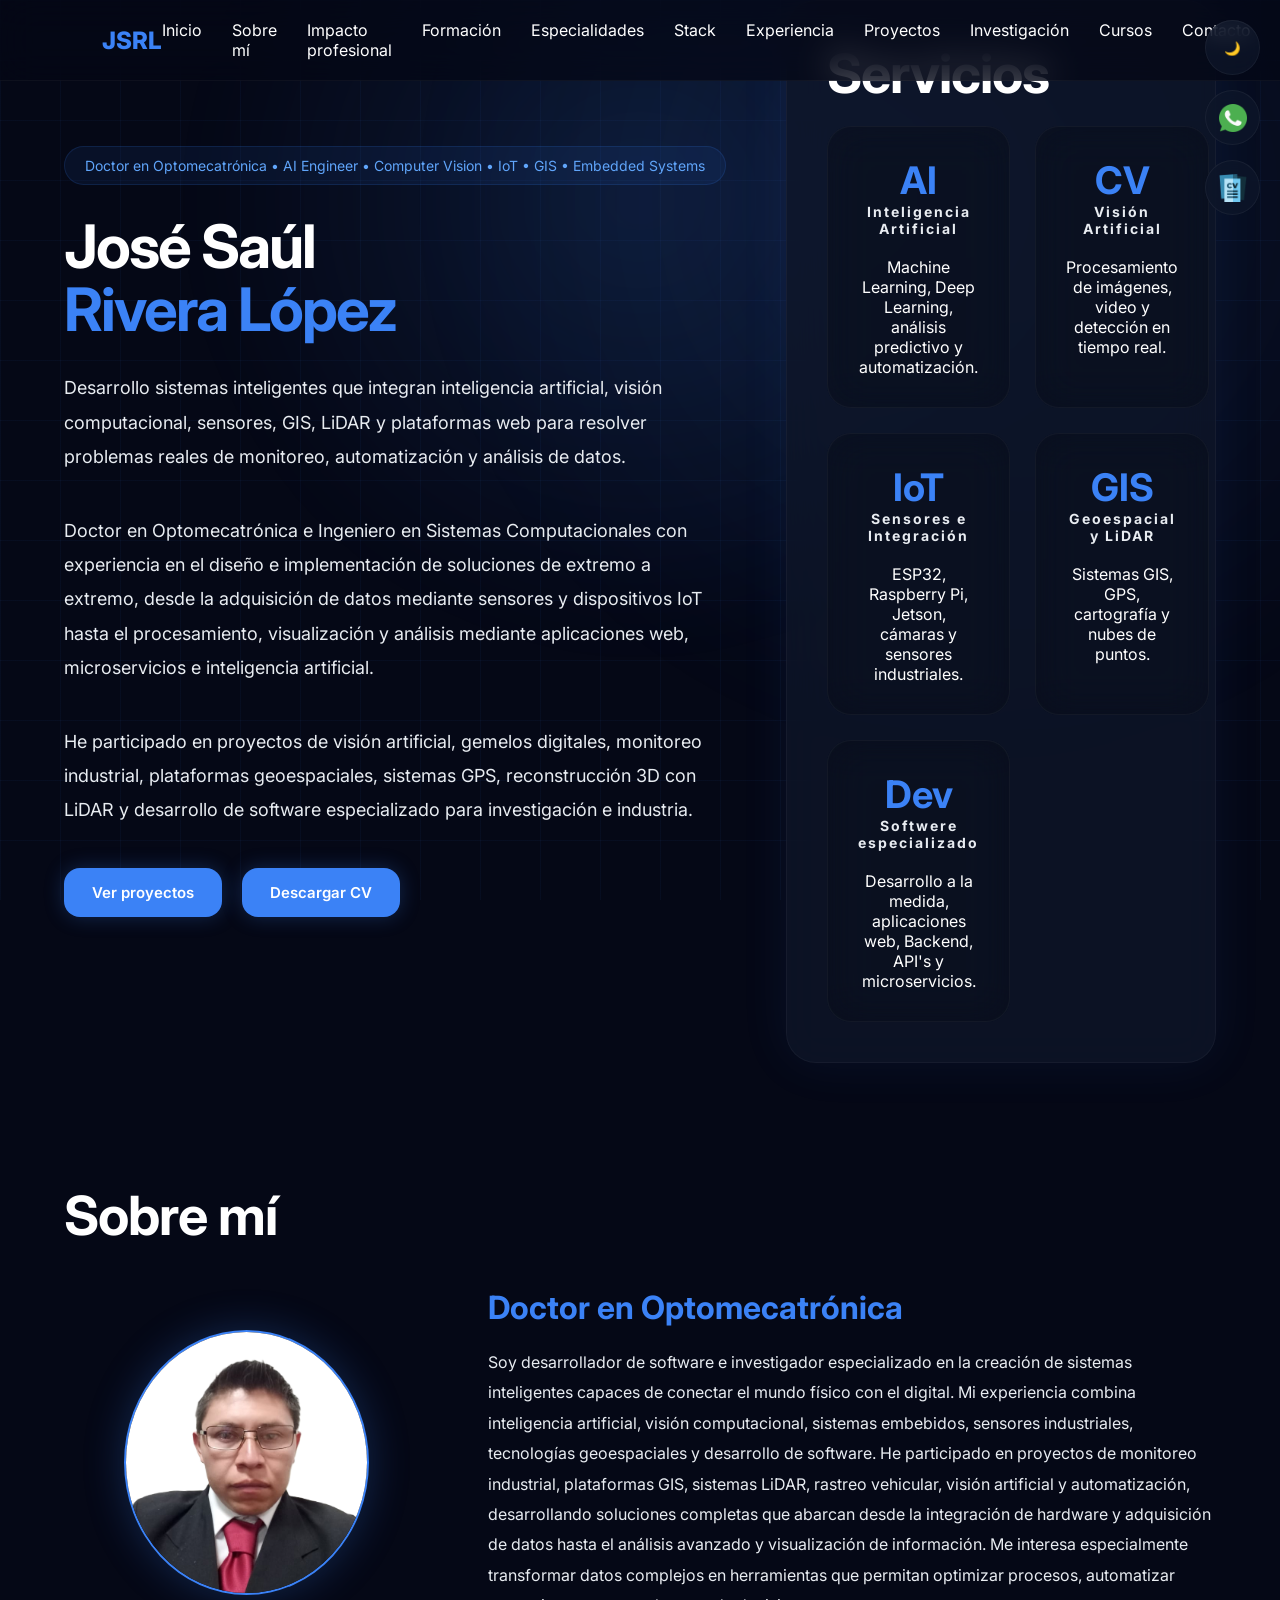
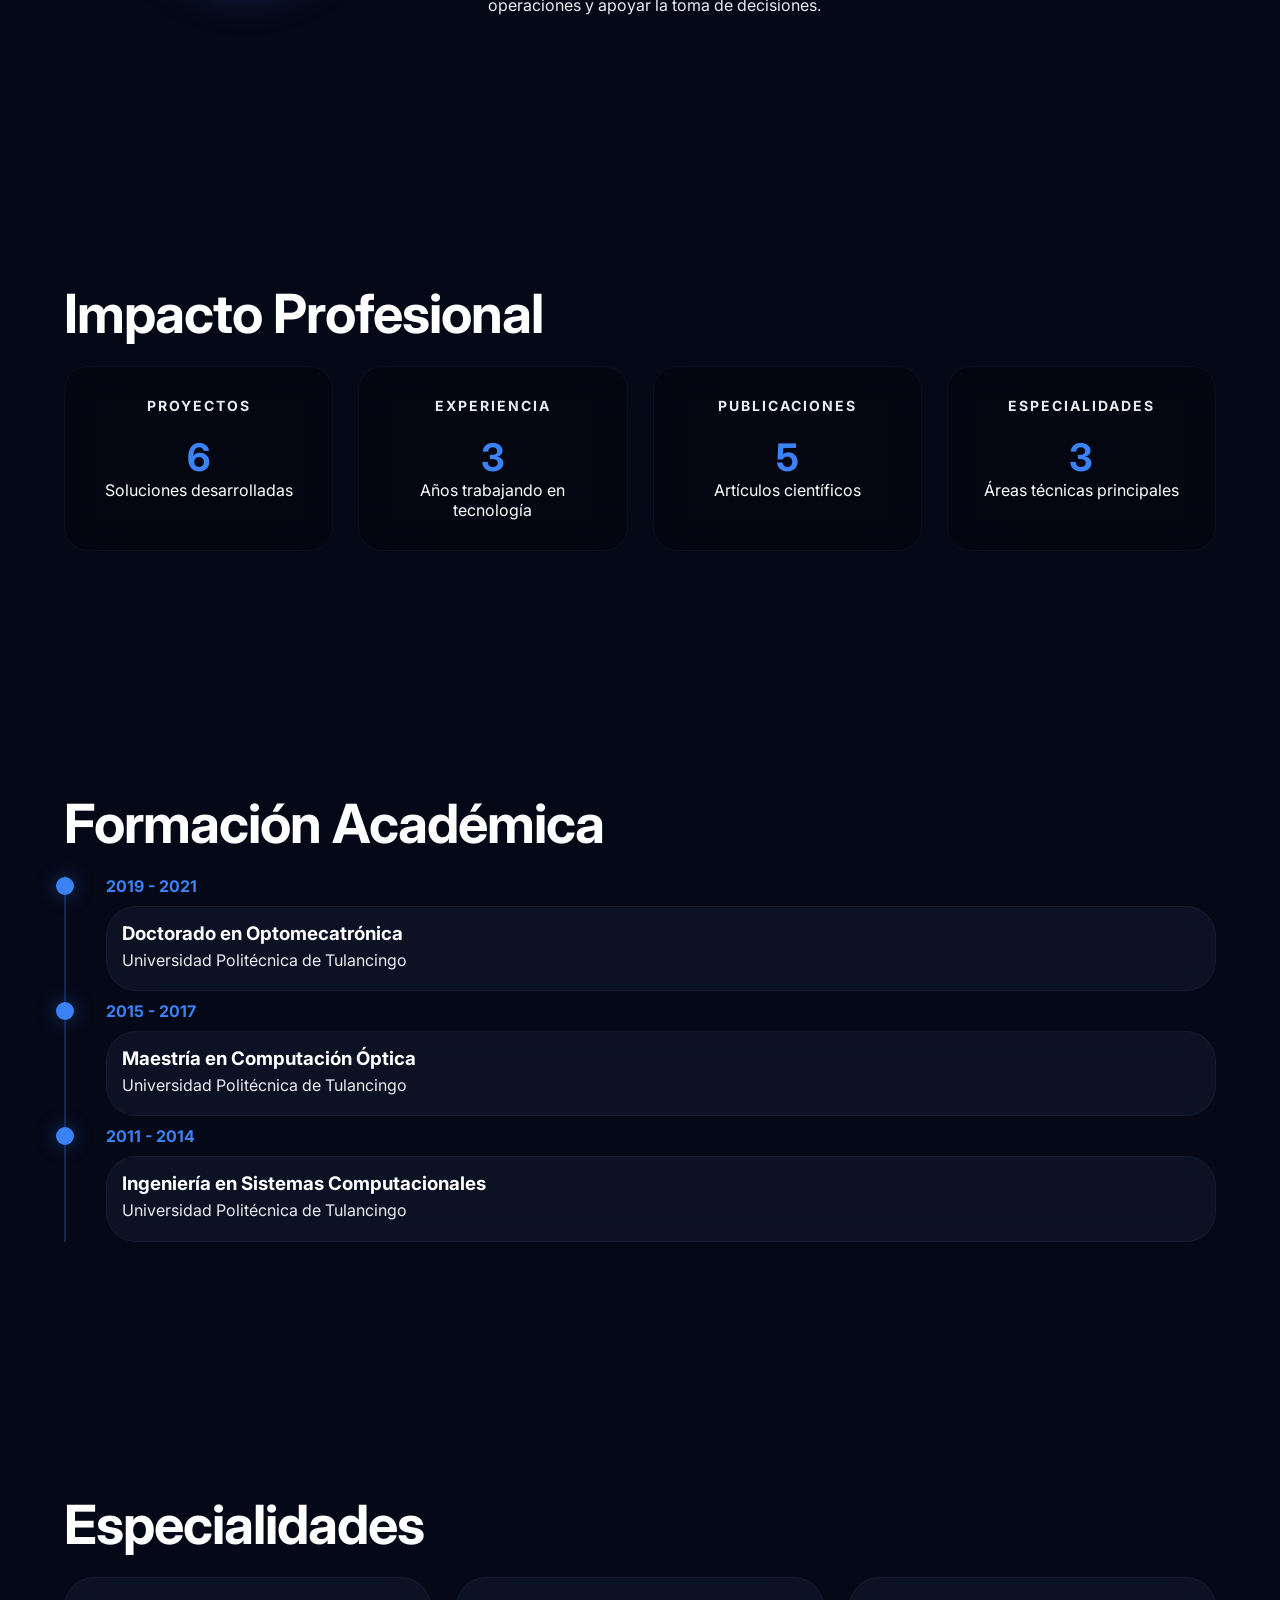
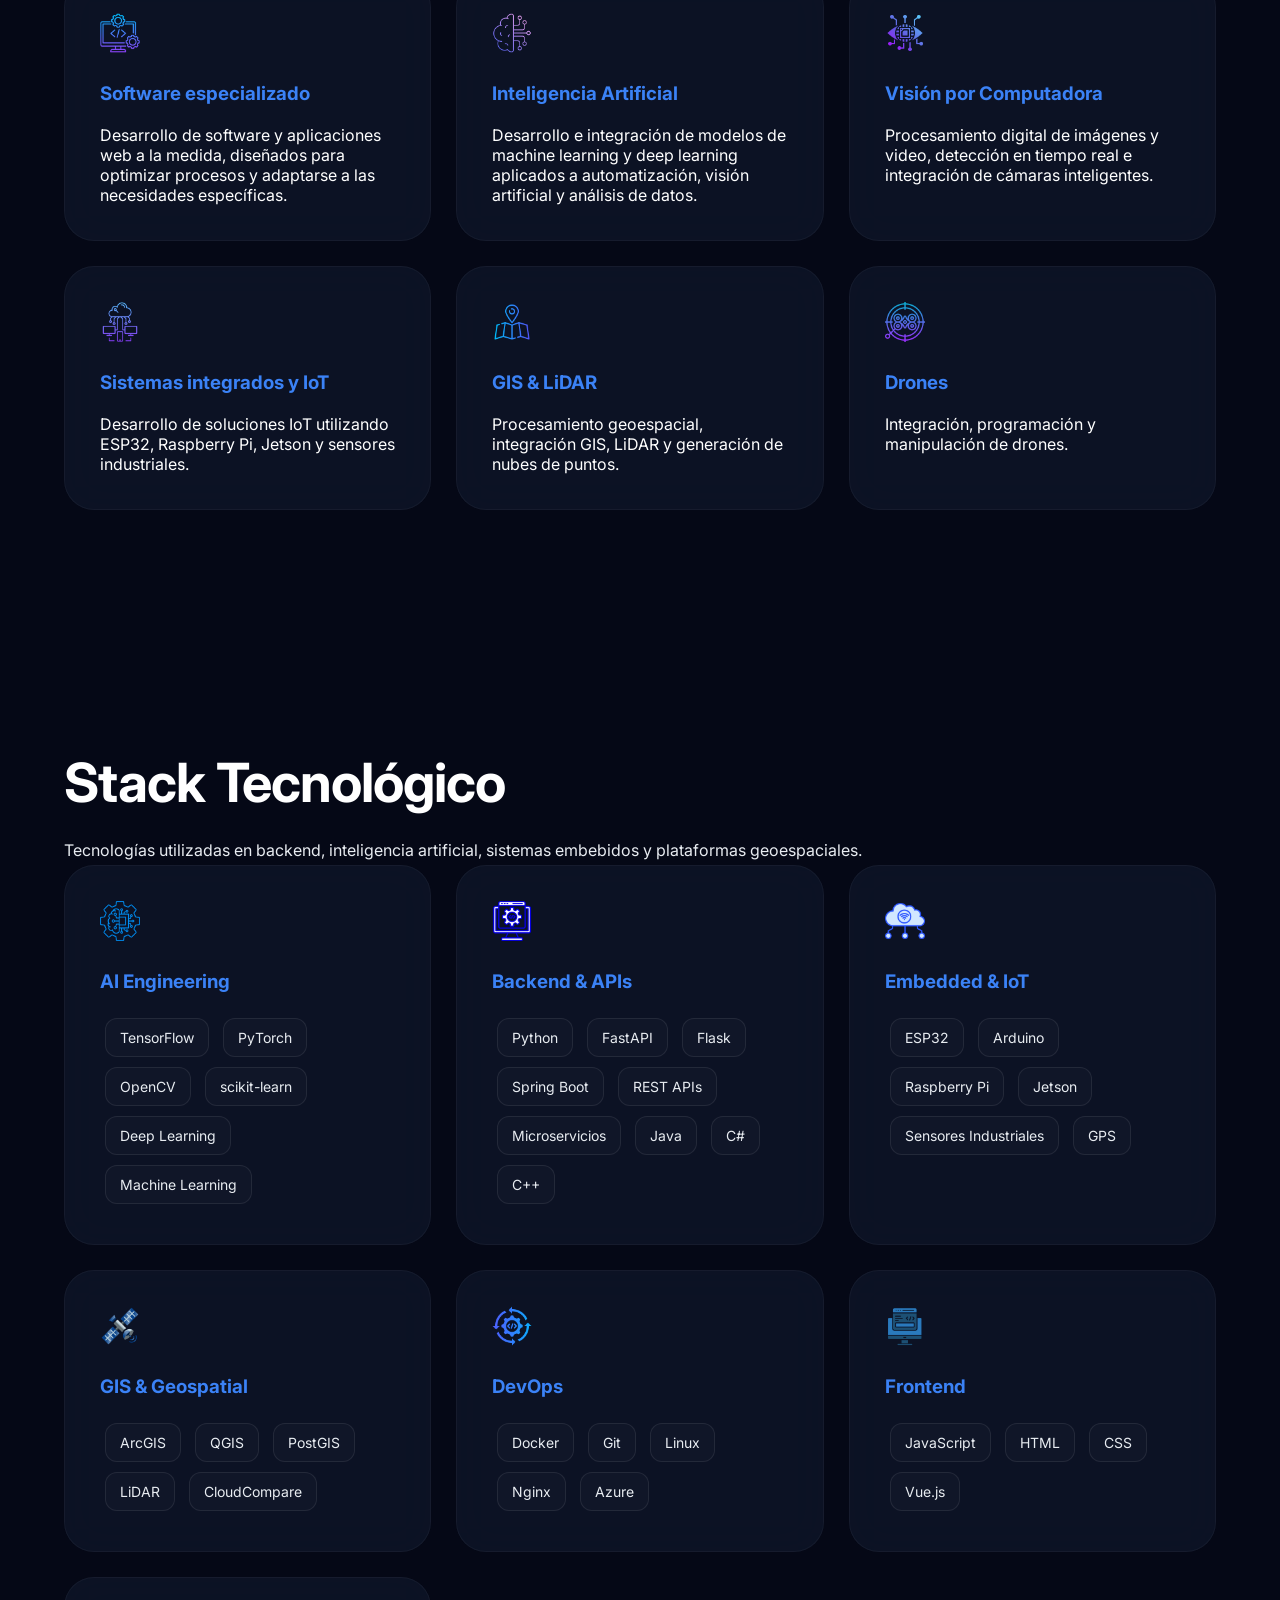
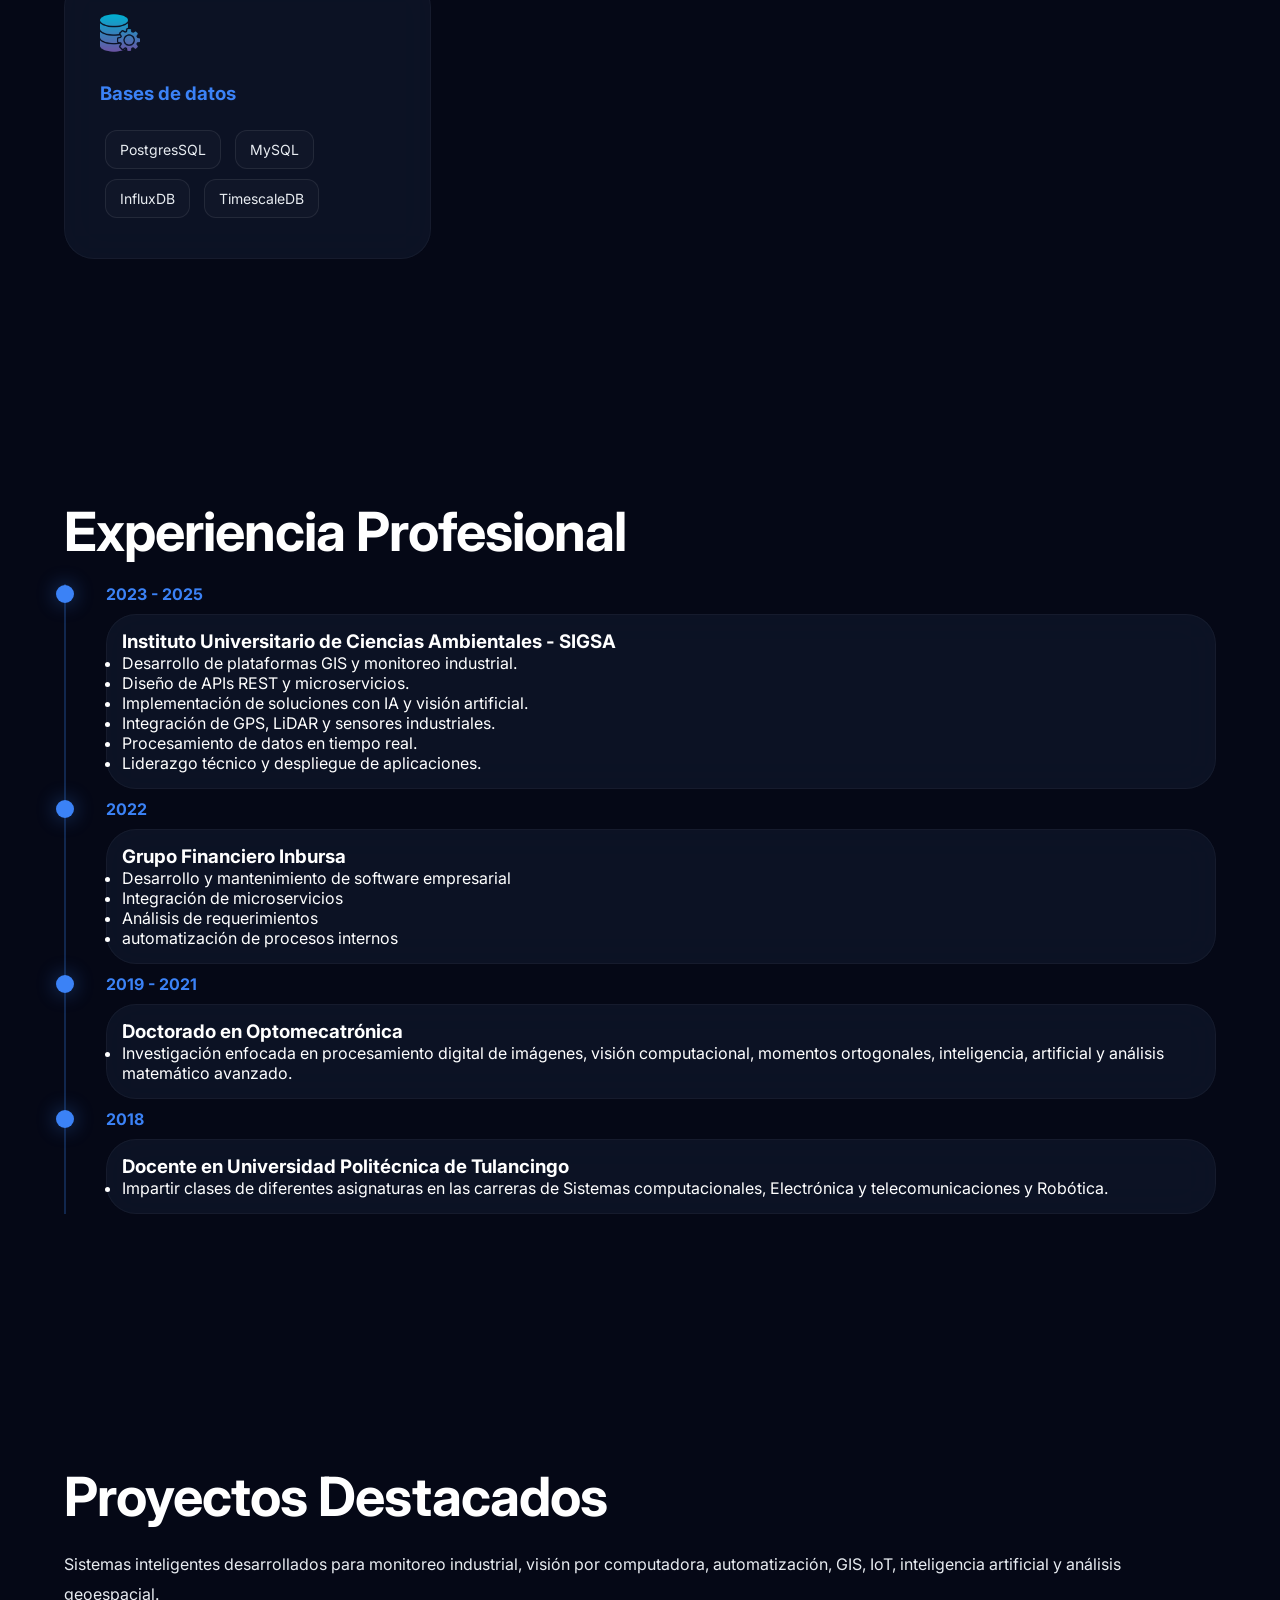
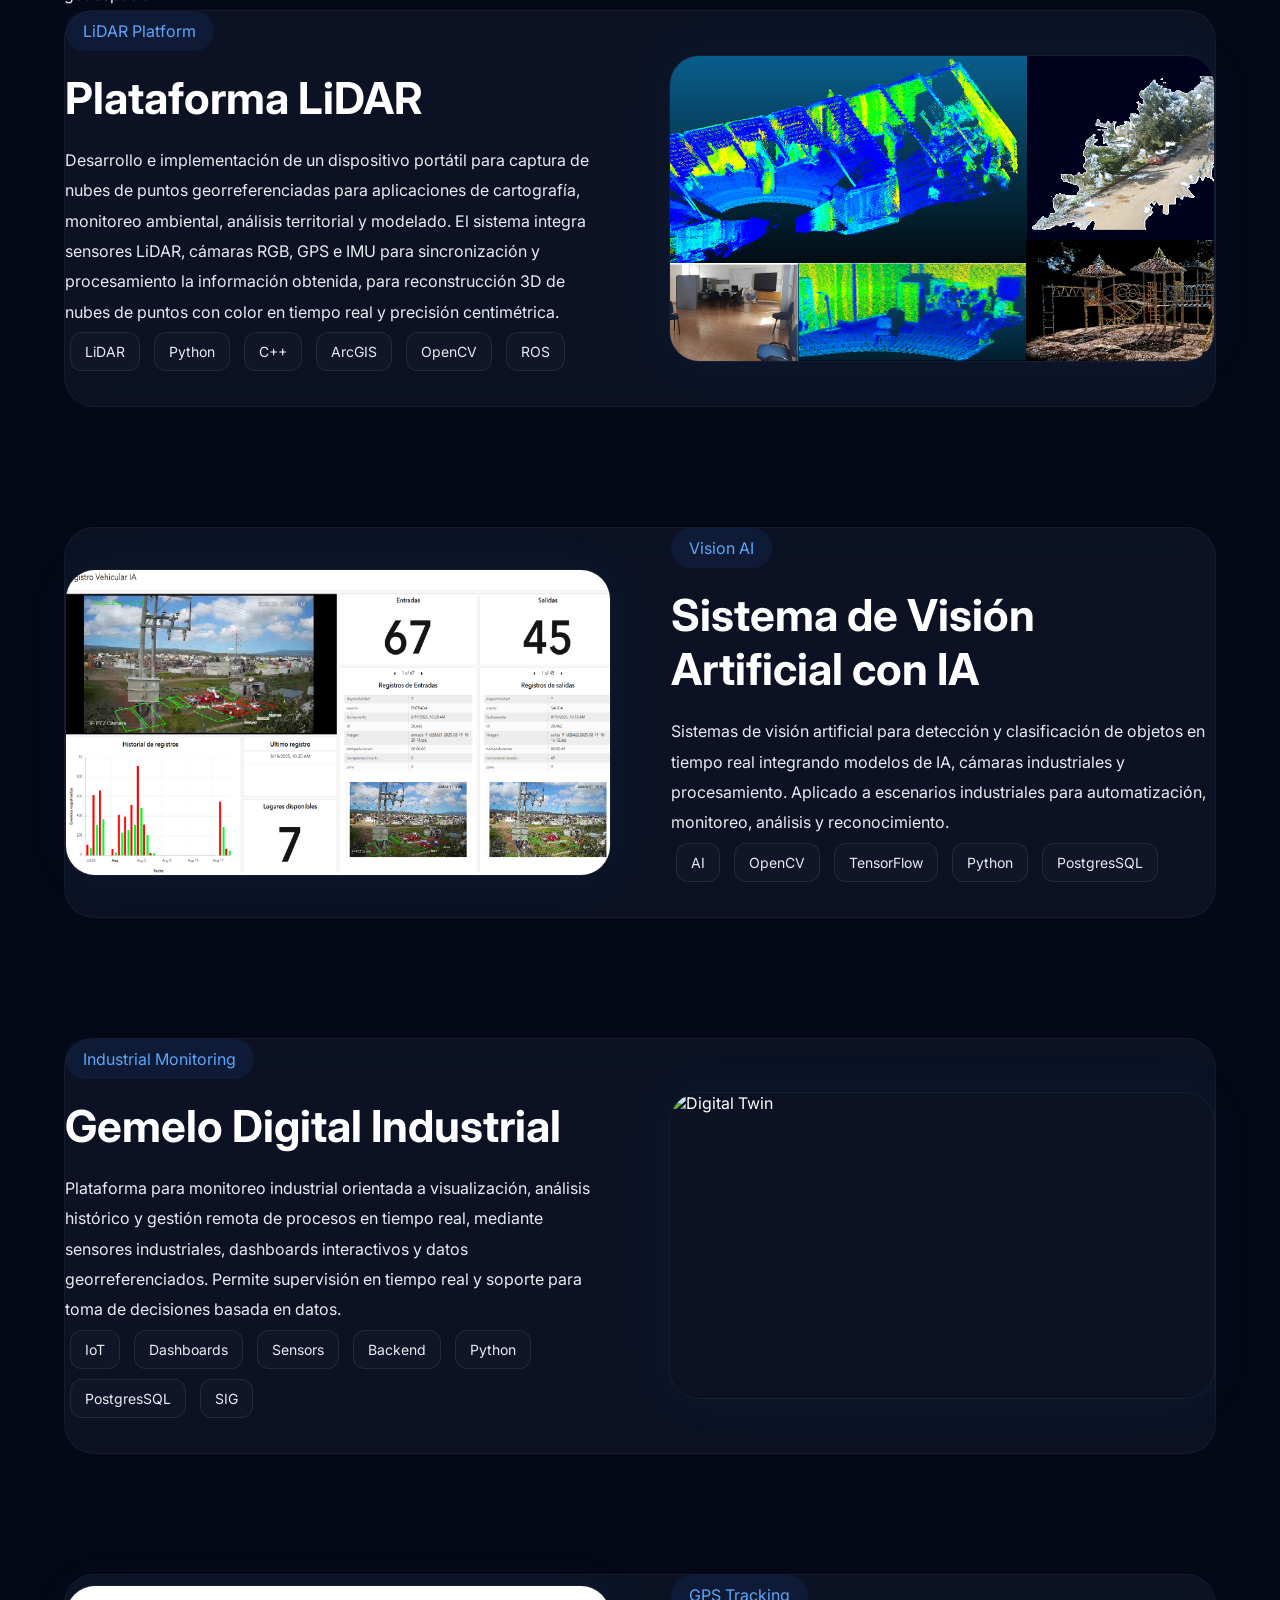
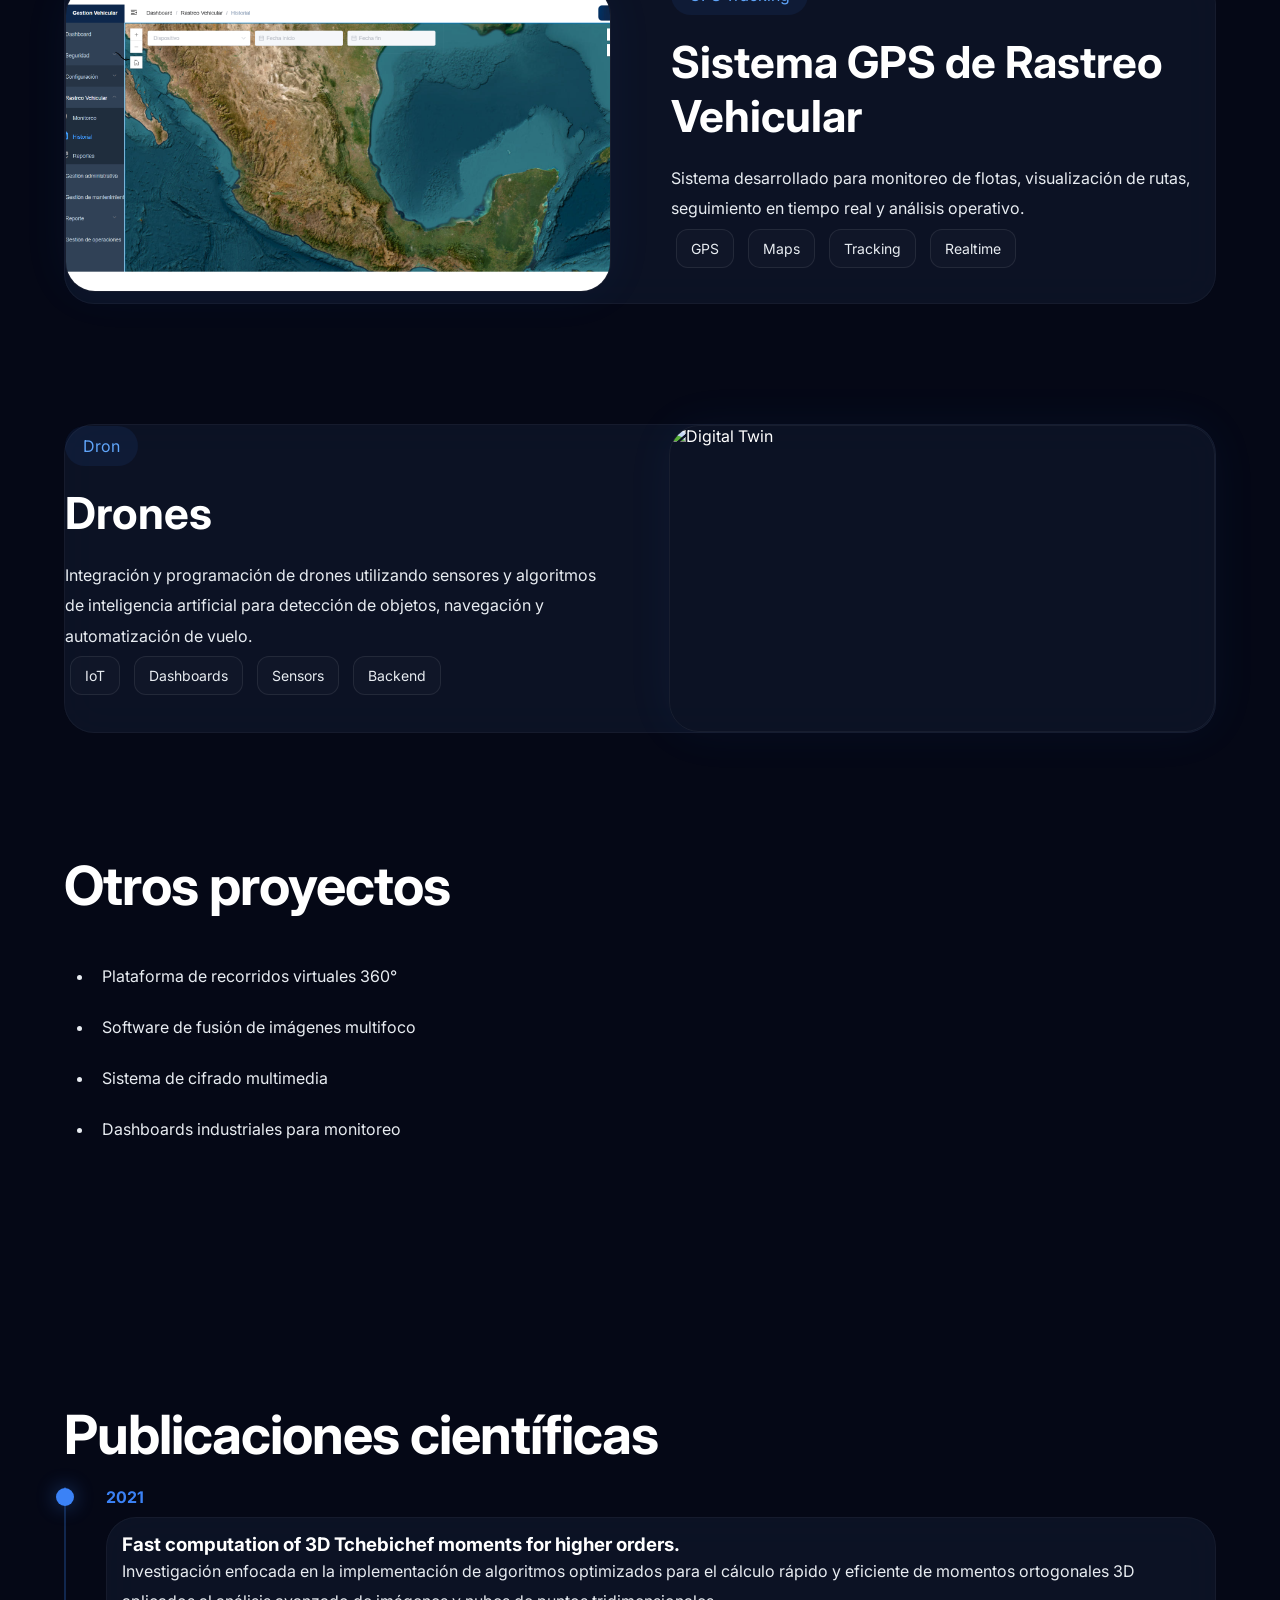
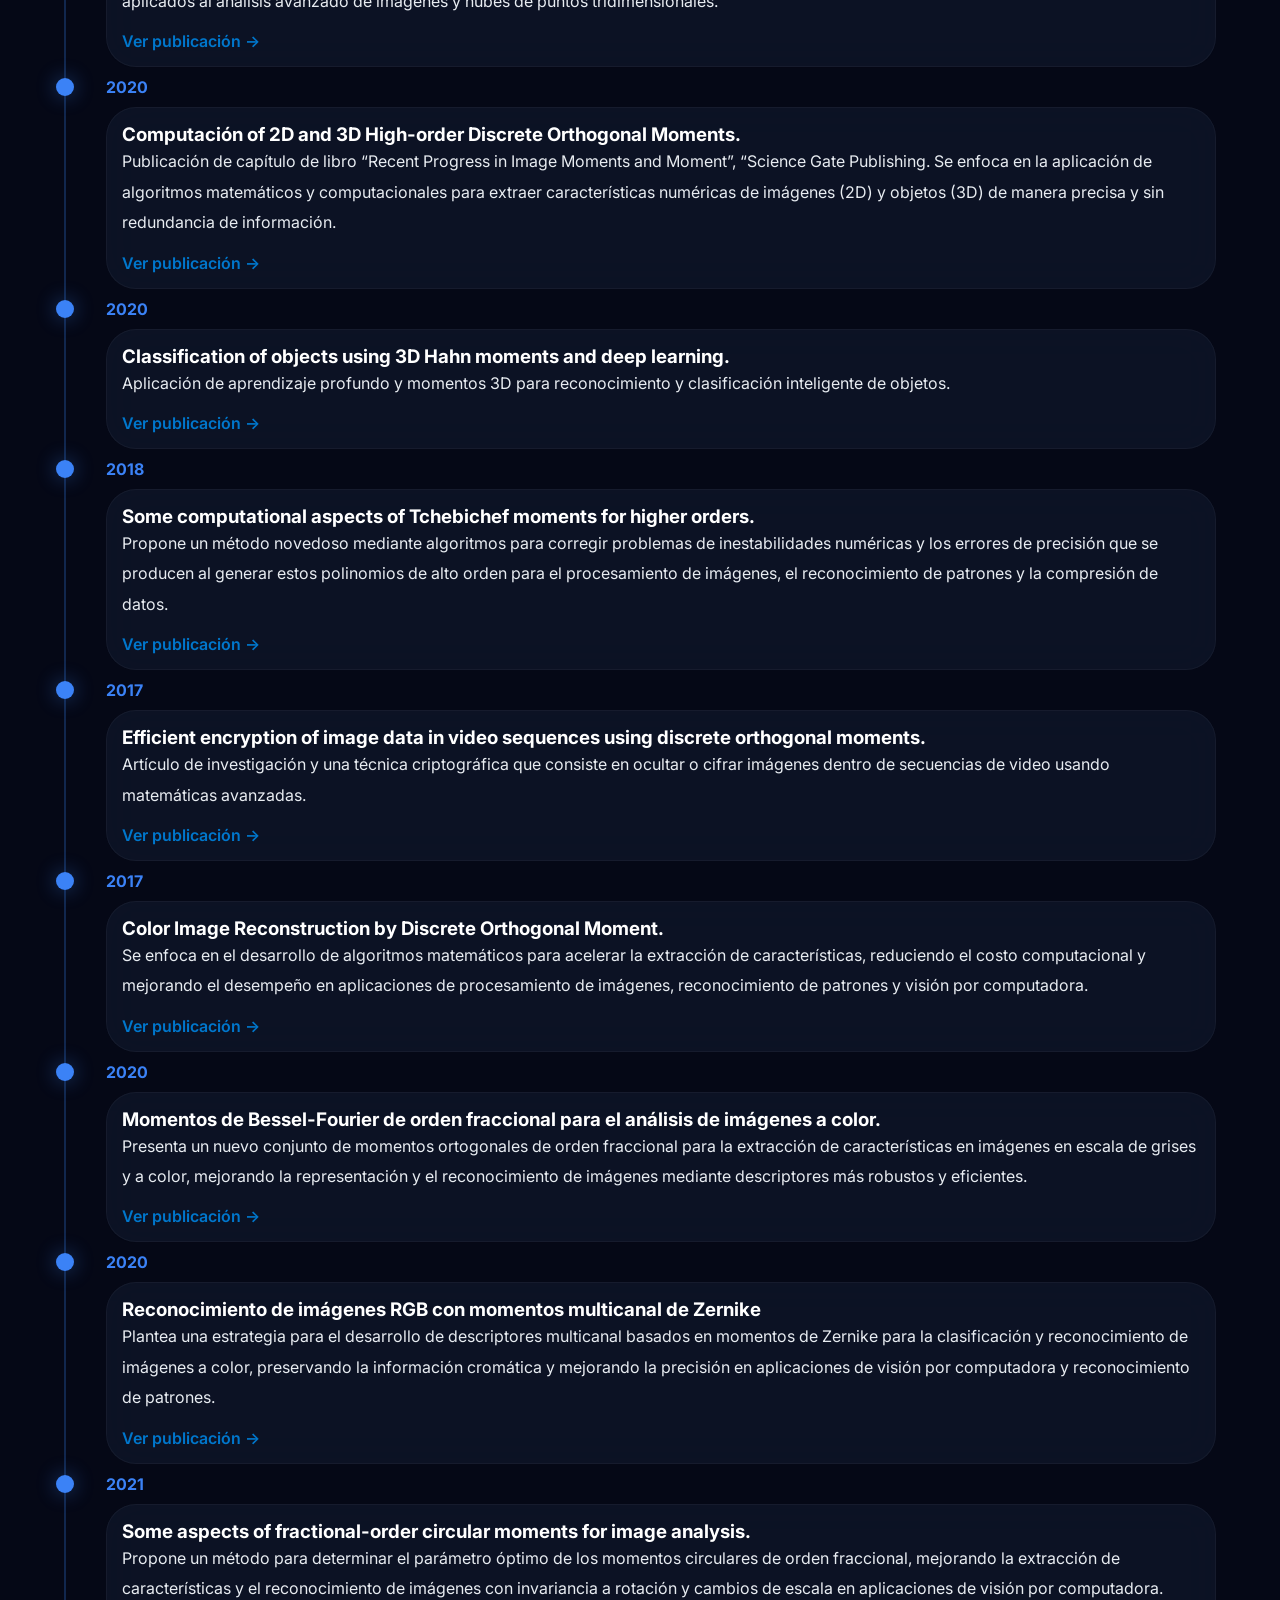
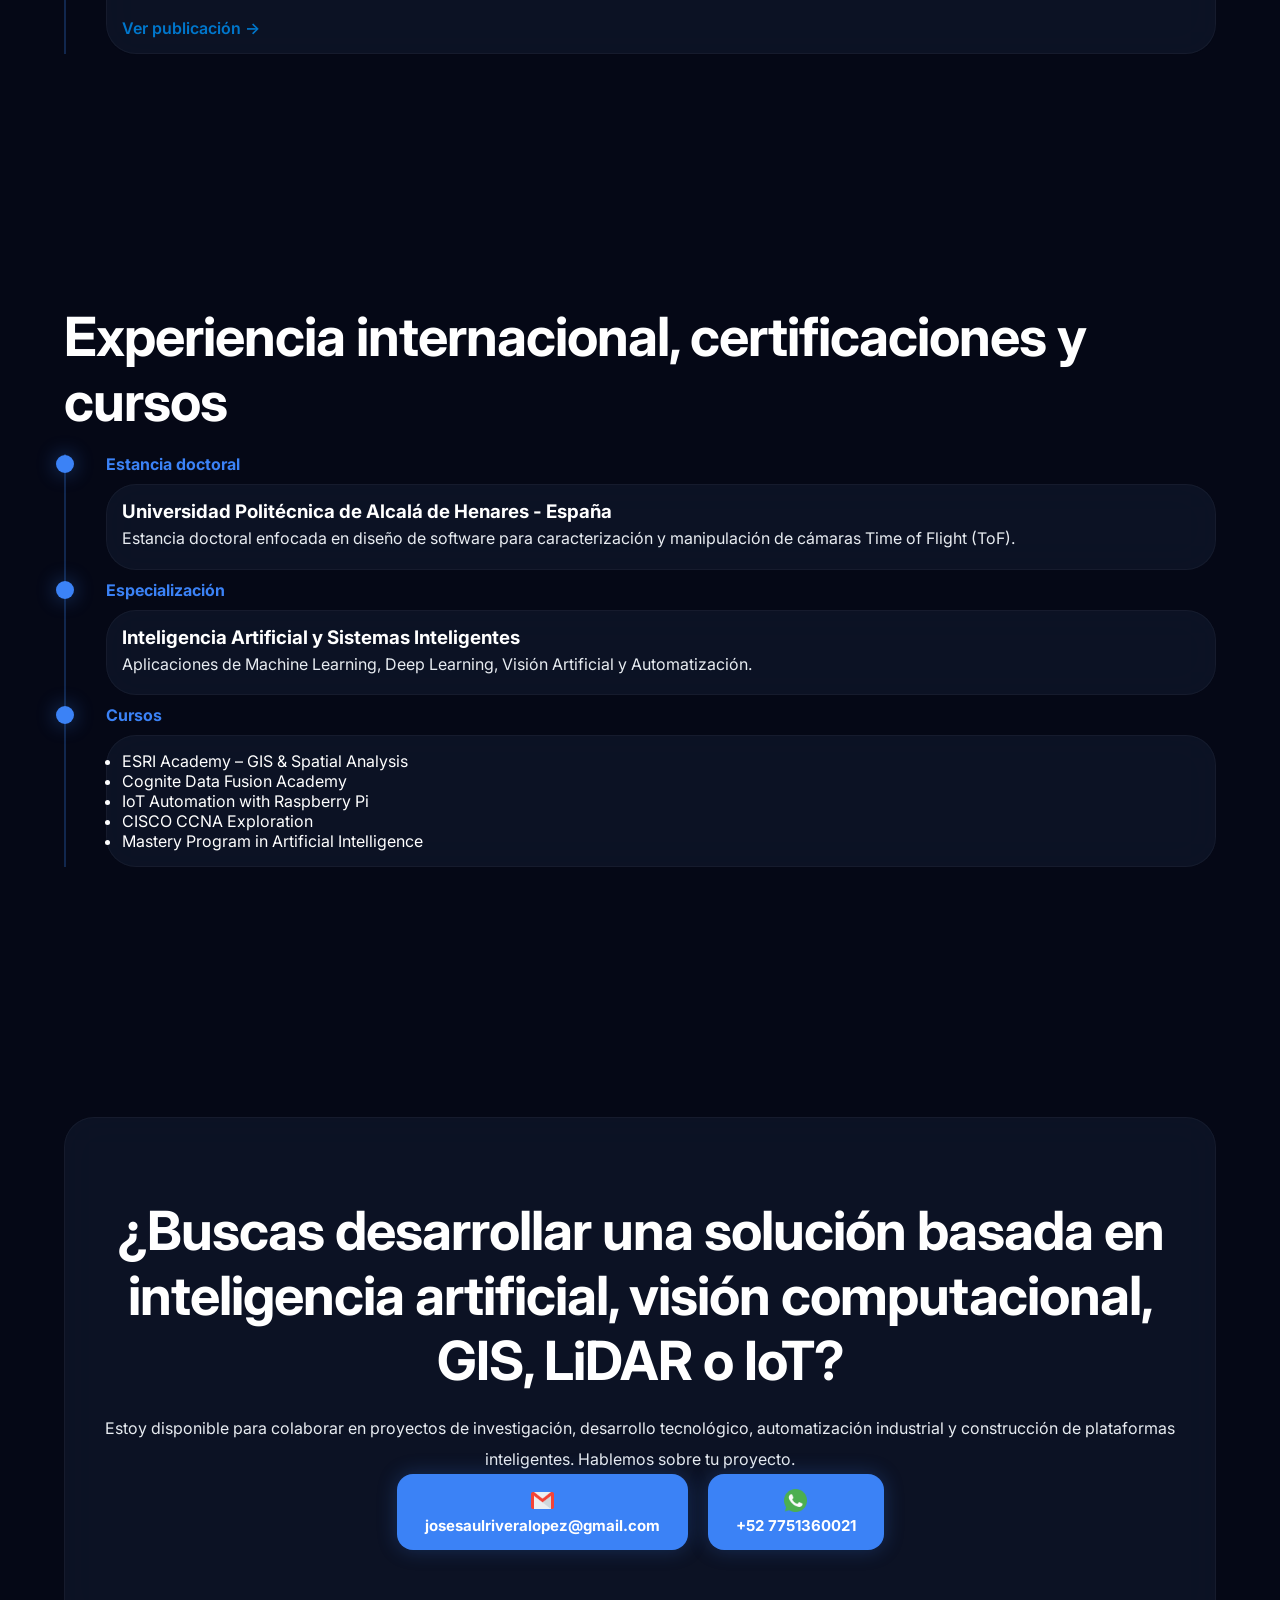
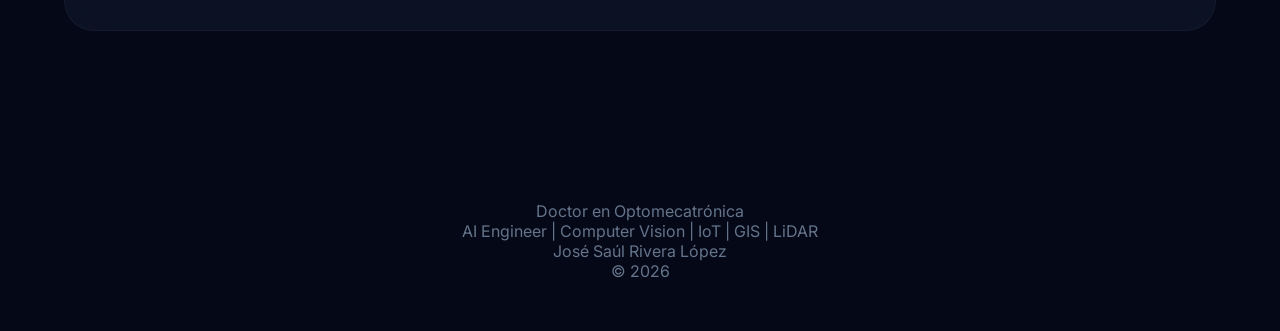
==== index.html @ c9c962c5 "Portafolio Personal" ====
<!DOCTYPE html>
<html lang="es">

<head>

  <meta charset="UTF-8">

  <meta name="viewport" content="width=device-width, initial-scale=1.0">

  <meta name="description"
    content="Portafolio profesional de José Saúl Rivera López. Especialista en Inteligencia Artificial, Visión Computacional, IoT, GIS, LiDAR y desarrollo de software.">

  <meta name="keywords" content="AI Engineer, Computer Vision, IoT, GIS, LiDAR, Python, FastAPI, OpenCV, TensorFlow">

  <meta name="author" content="José Saúl Rivera López">

  <meta property="og:title" content="José Saúl Rivera López | AI Engineer">

  <meta property="og:description"
    content="Portafolio profesional de Inteligencia Artificial, Computer Vision, IoT y GIS">

  <meta property="og:image" content="https://tudominio.com/assets/images/profile.jpg">

  <meta property="og:type" content="website"> 

  <title>
    José Saúl Rivera López | AI Engineer
  </title>

  <link rel="preconnect" href="https://fonts.googleapis.com">

  <link rel="preconnect" href="https://fonts.gstatic.com" crossorigin>

  <link href="https://fonts.googleapis.com/css2?family=Inter:wght@300;400;500;600;700;800&display=swap"
    rel="stylesheet">

  <link rel="stylesheet" href="style.css">

</head>

<body>

  <!-- ========================= -->
  <!-- FLOATING BUTTONS -->
  <!-- ========================= -->

  <button id="theme-toggle" class="theme-toggle">
    🌙
  </button>

  <a href="https://wa.me/527751360021?text=Hola%20Saul,%20vi%20tu%20portfolio" class="whatsapp-button" target="_blank">

    <img src="assets/icons/whatsapp.png" alt="WhatsApp">

  </a>

  <a href="assets/cv/CV_Jose_Saul_Rivera_Lopez.pdf" download class="cv-button">

    <img src="assets/icons/cv.png">

  </a>


  <!-- ========================= -->
  <!-- BACKGROUND -->
  <!-- ========================= -->

  <div class="background-glow"></div>


  <!-- ========================= -->
  <!-- NAVBAR -->
  <!-- ========================= -->

  <nav class="navbar">

    <div class="logo">
      JSRL
    </div>

    <ul class="nav-links">

      <li><a href="#start">Inicio</a></li>

      <li><a href="#about">Sobre mí</a></li>

      <li><a href="#impact">Impacto profesional</a></li>

      <li><a href="#academic">Formación</a></li>

      <li><a href="#specialties">Especialidades</a></li>

      <li><a href="#stack">Stack</a></li>

      <li><a href="#timeline">Experiencia</a></li>

      <li><a href="#projects">Proyectos</a></li>

      <li><a href="#research">Investigación</a></li>

      <li><a href="#courses">Cursos</a></li>

      <li><a href="#contact">Contacto</a></li>

    </ul>

  </nav>


  <!-- ========================= -->
  <!-- CONTAINER -->
  <!-- ========================= -->

  <div class="container">


    <!-- ========================= -->
    <!-- HERO -->
    <!-- ========================= -->

    <header>

      <!-- ========================= -->
      <!-- Description -->
      <!-- ========================= -->
      <section class="section" id="start">

        <div class="hero-text">

          <div class="badge">
            Doctor en Optomecatrónica • AI Engineer • Computer Vision • IoT • GIS • Embedded Systems
          </div>

          <h1>
            José Saúl

            <span>
              Rivera López
            </span>
          </h1>

          <p class="description">
            Desarrollo sistemas inteligentes que integran inteligencia artificial, visión computacional,
            sensores, GIS, LiDAR y plataformas web para resolver problemas reales de monitoreo, automatización y
            análisis de datos.
          </p>

          <p class="description">
            Doctor en Optomecatrónica e Ingeniero en Sistemas Computacionales con experiencia
            en el diseño e implementación de soluciones de extremo a extremo,
            desde la adquisición de datos mediante sensores y dispositivos IoT
            hasta el procesamiento, visualización y análisis mediante aplicaciones web, microservicios e inteligencia
            artificial.
          </p>

          <p class="description">
            He participado en proyectos de visión artificial, gemelos digitales, monitoreo industrial, plataformas
            geoespaciales,
            sistemas GPS, reconstrucción 3D con LiDAR y desarrollo de software especializado para investigación e
            industria.
          </p>
          <!-- 
          <p class="description">


            Doctor en Optomecatrónica e Ingeniero en Sistemas Computacionales
            especializado en Inteligencia Artificial, Visión Computacional,
            IoT, Sistemas Geoespaciales y Desarrollo de Software.

            Experiencia en el diseño e implementación de soluciones
            que integran software, hardware, sensores industriales,
            cámaras inteligentes, GPS, LiDAR y procesamiento de datos
            en tiempo real.

            He participado en el desarrollo de proyectos de visión artificial,
            gemelos digitales, monitoreo industrial, microservicios,
            rastreo vehicular,aplicaciones geoespaciales, drones y sistemas inteligentes
            basados en IA para aplicaciones industriales y de investigación.

          </p> -->


          <div class="buttons">

            <a href="#projects" class="btn btn-primary">
              Ver proyectos
            </a>

            <a href="assets/cv/CV_Jose_Saul_Rivera_Lopez.pdf" download class="btn btn-primary">

              Descargar CV

            </a>

          </div>

        </div>

      </section>

      <!-- ========================= -->
      <!-- Services -->
      <!-- ========================= -->

      <div class="hero-card">
        <h2 class="section-title">
          Servicios
        </h2>
        <div class="stats-grid">

          <div class="dashboard-card">
            <span>AI</span>
            <h3>Inteligencia Artificial</h3>
            <p>
              Machine Learning, Deep Learning,
              análisis predictivo y automatización.
            </p>
          </div>

          <div class="dashboard-card">
            <span>CV</span>
            <h3>Visión Artificial</h3>
            <p>
              Procesamiento de imágenes,
              video y detección en tiempo real.
            </p>
          </div>

          <div class="dashboard-card">
            <span>IoT</span>
            <h3>Sensores e Integración</h3>
            <p>
              ESP32, Raspberry Pi,
              Jetson, cámaras y sensores industriales.
            </p>
          </div>

          <div class="dashboard-card">
            <span>GIS</span>
            <h3>Geoespacial y LiDAR</h3>
            <p>
              Sistemas GIS, GPS,
              cartografía y nubes de puntos.
            </p>
          </div>

          <div class="dashboard-card">
            <span>Dev</span>
            <h3>Softwere especializado</h3>
            <p>
              Desarrollo a la medida, aplicaciones web, Backend, API's y microservicios.
            </p>
          </div>

        </div>

      </div>

    </header>


    <!-- ========================= -->
    <!-- ABOUT -->
    <!-- ========================= -->

    <section class="section" id="about">

      <h2 class="section-title">
        Sobre mí
      </h2>

      <div class="about-container">

        <div class="about-image">

          <img src="assets/images/profile.png" alt="José Saúl Rivera López">

        </div>

        <div class="about-content">

          <h3>
            Doctor en Optomecatrónica
          </h3>

          <p>
            Soy desarrollador de software e investigador especializado en la creación de sistemas inteligentes capaces
            de conectar el mundo físico con el digital.

            Mi experiencia combina inteligencia artificial, visión computacional, sistemas embebidos, sensores
            industriales, tecnologías geoespaciales y desarrollo de software.

            He participado en proyectos de monitoreo industrial, plataformas GIS, sistemas LiDAR, rastreo vehicular,
            visión artificial y automatización, desarrollando soluciones completas que abarcan desde la integración de
            hardware y adquisición de datos hasta el análisis avanzado y visualización de información.

            Me interesa especialmente transformar datos complejos en herramientas que permitan optimizar procesos,
            automatizar operaciones y apoyar la toma de decisiones.

          </p>
          <!-- <p>

            Soy desarrollador de software e investigador enfocado
            en la creación de sistemas inteligentes que combinan
            inteligencia artificial, visión computacional,
            IoT y tecnologías geoespaciales.

            Mi experiencia incluye el desarrollo de aplicaciones
            backend y frontend, plataformas de monitoreo industrial, plataformas GIS,
            sistemas enbebidos, sistemas de visión artificial,
            procesamiento de imágenes,
            integración de sensores industriales, cámaras,
            sistemas GPS, captura LiDAR y arquitecturas
            basadas en microservicios.

            Me interesa especialmente el desarrollo de soluciones
            capaces de transformar datos complejos en herramientas
            útiles para la toma de decisiones y la automatización
            de procesos.

          </p> -->



        </div>

      </div>

    </section>


    <!-- ========================= -->
    <!-- iMPACT -->
    <!-- ========================= -->

    <section class="section" id="impact">

      <h2 class="section-title">
        Impacto Profesional
      </h2>

      <div class="dashboard-grid">

        <div class="dashboard-card">
          <h3>PROYECTOS</h3>
          <span data-target="10" data-plus="true"></span>
          <p>Soluciones desarrolladas</p>
        </div>

        <div class="dashboard-card">
          <h3>EXPERIENCIA</h3>
          <span data-target="5"></span>
          <p>Años trabajando en tecnología</p>
        </div>

        <div class="dashboard-card">
          <h3>PUBLICACIONES</h3>
          <span data-target="8"></span>
          <p>Artículos científicos</p>
        </div>

        <div class="dashboard-card">
          <h3>ESPECIALIDADES</h3>
          <span data-target="5"></span>
          <p>Áreas técnicas principales</p>
        </div>

      </div>

    </section>


    <!-- ========================= -->
    <!-- academic -->
    <!-- ========================= -->


    <section class="section" id="academic">

      <h2 class="section-title">
        Formación Académica
      </h2>

      <div class="timeline">

        <div class="timeline-item">

          <div class="timeline-date">
            2019 - 2021
          </div>

          <div class="timeline-content">

            <h3>
              Doctorado en Optomecatrónica
            </h3>

            <p>
              Universidad Politécnica de Tulancingo
            </p>

          </div>

        </div>

        <div class="timeline-item">

          <div class="timeline-date">
            2015 - 2017
          </div>

          <div class="timeline-content">

            <h3>
              Maestría en Computación Óptica
            </h3>

            <p>
              Universidad Politécnica de Tulancingo
            </p>

          </div>

        </div>

        <div class="timeline-item">

          <div class="timeline-date">
            2011 - 2014
          </div>

          <div class="timeline-content">

            <h3>
              Ingeniería en Sistemas Computacionales
            </h3>

            <p>
              Universidad Politécnica de Tulancingo
            </p>

          </div>

        </div>

      </div>

    </section>

    <!-- ========================= -->
    <!-- SPECIALTIES -->
    <!-- ========================= -->


    <section class="section" id="specialties">

      <h2 class="section-title">
        Especialidades
      </h2>

      <div class="skills-grid">

        <div class="skill-card">

          <div class="skill-icon">
            <img src="assets/icons/software-development.png" width="40 px">
          </div>

          <h3>Software especializado</h3>

          <p>

            Desarrollo de software y aplicaciones web a la medida, diseñados para optimizar procesos y adaptarse a las
            necesidades específicas.

          </p>

        </div>

        <div class="skill-card">

          <div class="skill-icon">
            <img src="assets/icons/ia.png" width="40 px">
          </div>

          <h3>Inteligencia Artificial</h3>

          <p>

            Desarrollo e integración de modelos de machine learning
            y deep learning aplicados a automatización,
            visión artificial y análisis de datos.

          </p>

        </div>

        <div class="skill-card">

          <div class="skill-icon">
            <img src="assets/icons/vision.png" width="40 px">
          </div>

          <h3>Visión por Computadora</h3>

          <p>

            Procesamiento digital de imágenes y video,
            detección en tiempo real
            e integración de cámaras inteligentes.

          </p>

        </div>


        <div class="skill-card">

          <div class="skill-icon">
            <img src="assets/icons/iot.png" width="40 px">
          </div>

          <h3>Sistemas integrados y IoT</h3>

          <p>

            Desarrollo de soluciones IoT utilizando ESP32,
            Raspberry Pi,
            Jetson y sensores industriales.

          </p>

        </div>


        <div class="skill-card">

          <div class="skill-icon">
            <img src="assets/icons/map.png" width="40 px">
          </div>

          <h3>GIS & LiDAR</h3>

          <p>

            Procesamiento geoespacial,
            integración GIS,
            LiDAR y generación de nubes de puntos.

          </p>

        </div>

        <div class="skill-card">

          <div class="skill-icon">
            <img src="assets/icons/drone.png" width="40 px">
          </div>

          <h3>Drones</h3>

          <p>

            Integración, programación y manipulación de drones.

          </p>

        </div>


      </div>

    </section>


    <!-- ========================= -->
    <!-- STACK -->
    <!-- ========================= -->

    <section class="section" id="stack">

      <h2 class="section-title">
        Stack Tecnológico
      </h2>

      <p class="section-subtitle">

        Tecnologías utilizadas en backend,
        inteligencia artificial,
        sistemas embebidos y plataformas geoespaciales.

      </p>

      <div class="skills-grid">


        <div class="skill-card">

          <div class="skill-icon">
            <img src="assets/icons/ia_enginier.png" width="40 px">
          </div>

          <h3>AI Engineering</h3>

          <span class="tag">TensorFlow</span>
          <span class="tag">PyTorch</span>
          <span class="tag">OpenCV</span>
          <span class="tag">scikit-learn</span>
          <span class="tag">Deep Learning</span>
          <span class="tag">Machine Learning</span>

        </div>


        <div class="skill-card">

          <div class="skill-icon">
            <img src="assets/icons/software.png" width="40 px">
          </div>

          <h3>Backend & APIs</h3>

          <span class="tag">Python</span>
          <span class="tag">FastAPI</span>
          <span class="tag">Flask</span>
          <span class="tag">Spring Boot</span>
          <span class="tag">REST APIs</span>
          <span class="tag">Microservicios</span>
          <span class="tag">Java</span>
          <span class="tag">C#</span>
          <span class="tag">C++</span>
        </div>


        <div class="skill-card">

          <div class="skill-icon">
            <img src="assets/icons/iott.png" width="40 px">
          </div>

          <h3>Embedded & IoT</h3>

          <span class="tag">ESP32</span>
          <span class="tag">Arduino</span>
          <span class="tag">Raspberry Pi</span>
          <span class="tag">Jetson</span>
          <span class="tag">Sensores Industriales</span>
          <span class="tag">GPS</span>

        </div>


        <div class="skill-card">

          <div class="skill-icon">
            <img src="assets/icons/space-station.png" width="40 px">
          </div>

          <h3>GIS & Geospatial</h3>

          <span class="tag">ArcGIS</span>
          <span class="tag">QGIS</span>
          <span class="tag">PostGIS</span>
          <span class="tag">LiDAR</span>
          <span class="tag">CloudCompare</span>

        </div>


        <div class="skill-card">

          <div class="skill-icon">
            <img src="assets/icons/devops.png" width="40 px">
          </div>

          <h3>DevOps</h3>

          <span class="tag">Docker</span>
          <span class="tag">Git</span>
          <span class="tag">Linux</span>
          <span class="tag">Nginx</span>
          <span class="tag">Azure</span>

        </div>


        <div class="skill-card">

          <div class="skill-icon">
            <img src="assets/icons/frontend-development.png" width="40 px">
          </div>

          <h3>Frontend</h3>

          <span class="tag">JavaScript</span>
          <span class="tag">HTML</span>
          <span class="tag">CSS</span>
          <span class="tag">Vue.js</span>

        </div>

        <div class="skill-card">

          <div class="skill-icon">
            <img src="assets/icons/database.png" width="40 px">
          </div>

          <h3>Bases de datos</h3>

          <span class="tag">PostgresSQL</span>
          <span class="tag">MySQL</span>
          <span class="tag">InfluxDB</span>
          <span class="tag">TimescaleDB</span>

        </div>

      </div>

    </section>


    <!-- ========================= -->
    <!-- EXPERIENCE -->
    <!-- ========================= -->

    <section class="section" id="timeline">

      <h2 class="section-title">
        Experiencia Profesional
      </h2>

      <div class="timeline">

        <div class="timeline-item">

          <div class="timeline-date">
            2023 - 2025
          </div>

          <div class="timeline-content">

            <h3>
              Instituto Universitario de Ciencias Ambientales - SIGSA
            </h3>

            <ul>

              <li>Desarrollo de plataformas GIS y monitoreo industrial.</li>
              <li>Diseño de APIs REST y microservicios.</li>
              <li>Implementación de soluciones con IA y visión artificial.</li>
              <li>Integración de GPS, LiDAR y sensores industriales.</li>
              <li>Procesamiento de datos en tiempo real.</li>
              <li>Liderazgo técnico y despliegue de aplicaciones.</li>

            </ul>

          </div>

        </div>


        <div class="timeline-item">

          <div class="timeline-date">
            2022
          </div>

          <div class="timeline-content">

            <h3>
              Grupo Financiero Inbursa
            </h3>

            <ul>

              <li>Desarrollo y mantenimiento de software empresarial</li>
              <li>Integración de microservicios</li>
              <li>Análisis de requerimientos</li>
              <li> automatización de procesos internos</li>

            </ul>

          </div>

        </div>


        <div class="timeline-item">

          <div class="timeline-date">
            2019 - 2021
          </div>

          <div class="timeline-content">

            <h3>
              Doctorado en Optomecatrónica
            </h3>

            <ul>

              <li>Investigación enfocada en procesamiento digital de imágenes,
                visión computacional, momentos ortogonales, inteligencia, artificial
                y análisis matemático avanzado.</li>

            </ul>

          </div>

        </div>

        <div class="timeline-item">

          <div class="timeline-date">
            2018
          </div>

          <div class="timeline-content">

            <h3>
              Docente en Universidad Politécnica de Tulancingo
            </h3>

            <ul>
              <li> Impartir clases de diferentes asignaturas en las carreras de Sistemas computacionales, Electrónica y
                telecomunicaciones y Robótica.</li>
              <ul>

          </div>

        </div>
      </div>

    </section>


    <!-- ========================= -->
    <!-- PROJECTS -->
    <!-- ========================= -->

    <section class="section" id="projects">

      <h2 class="section-title">
        Proyectos Destacados
      </h2>

      <p class="section-subtitle">

        Sistemas inteligentes desarrollados para monitoreo industrial,
        visión por computadora, automatización, GIS, IoT,
        inteligencia artificial y análisis geoespacial.

      </p>


      <!-- PROJECT 1 lidar -->

      <div class="featured-project">

        <div class="project-info">

          <div class="project-badge">
            LiDAR Platform
          </div>

          <h3>
            Plataforma LiDAR
          </h3>

          <p>

            Desarrollo e implementación de un dispositivo portátil
            para captura de nubes de puntos georreferenciadas para aplicaciones de cartografía,
            monitoreo ambiental, análisis territorial y modelado.
            El sistema integra sensores LiDAR, cámaras RGB, GPS e IMU
            para sincronización y procesamiento la información obtenida,
            para reconstrucción 3D de nubes de puntos con color en tiempo real y precisión centimétrica.

          </p>

          <div class="project-tags">

            <span class="tag">LiDAR</span>
            <span class="tag">Python</span>
            <span class="tag">C++</span>
            <span class="tag">ArcGIS</span>
            <span class="tag">OpenCV</span>
            <span class="tag">ROS</span>

          </div>

          <div class="project-links">

            <!-- <a href="#" class="btn btn-primary">
              GitHub
            </a> -->

            <!-- <a href="#" class="btn btn-primary">
              Demo
            </a> -->

            <!-- <a href="#" class="btn btn-primary">
              Video
            </a> -->

          </div>

        </div>

        <img src="assets/images/lidarPlatform.png" class="project-image">

      </div>


      <!-- PROJECT 2 ia-->

      <div class="featured-project reverse">

        <div class="project-info">

          <div class="project-badge">
            Vision AI
          </div>

          <h3>
            Sistema de Visión Artificial con IA
          </h3>

          <p>

            Sistemas de visión artificial para detección y
            clasificación de objetos en tiempo real integrando modelos de IA,
            cámaras industriales y procesamiento.

            Aplicado a escenarios industriales para automatización, monitoreo, análisis y reconocimiento.

          </p>

          <div class="project-tags">

            <span class="tag">AI</span>
            <span class="tag">OpenCV</span>
            <span class="tag">TensorFlow</span>
            <span class="tag">Python</span>
            <span class="tag">PostgresSQL</span>

          </div>

          <div class="project-links">

            <!-- <a href="#" class="btn btn-primary">
              GitHub
            </a> -->

            <!-- <a href="#" class="btn btn-primary">
              Demo
            </a> -->

            <!-- <a href="#" class="btn btn-primary">
              Video
            </a> -->

          </div>

        </div>

        <img src="assets/images/iaVision.png" class="project-image">

      </div>


      <!-- PROJECT 3 gemelos digitales-->

      <div class="featured-project">

        <div class="project-info">

          <div class="project-badge">
            Industrial Monitoring
          </div>

          <h3>
            Gemelo Digital Industrial
          </h3>

          <p>

            Plataforma para monitoreo industrial
            orientada a visualización,
            análisis histórico y gestión remota de procesos en tiempo real,
            mediante sensores industriales,
            dashboards interactivos
            y datos georreferenciados.

            Permite supervisión en tiempo real y soporte
            para toma de decisiones basada en datos.

          </p>

          <div class="project-tags">

            <span class="tag">IoT</span>
            <span class="tag">Dashboards</span>
            <span class="tag">Sensors</span>
            <span class="tag">Backend</span>
            <span class="tag">Python</span>
            <span class="tag">PostgresSQL</span>
            <span class="tag">SIG</span>

          </div>

          <div class="project-links">

            <!-- <a href="#" class="btn btn-primary">
              GitHub
            </a> -->

            <!-- <a href="#" class="btn btn-primary">
              Demo
            </a> -->

            <!-- <a href="#" class="btn btn-primary">
              Video
            </a> -->

          </div>

        </div>

        <img src="assets/images/digitalTwin2.png" alt="Digital Twin" class="project-image">

      </div>

      <!-- PROJECT 4 rastreo vehicular-->

      <div class="featured-project reverse">

        <div class="project-info">

          <div class="project-badge">
            GPS Tracking
          </div>

          <h3>
            Sistema GPS de Rastreo Vehicular
          </h3>

          <p>

            Sistema desarrollado para monitoreo de flotas,
            visualización de rutas,
            seguimiento en tiempo real
            y análisis operativo.

          </p>

          <div class="project-tags">

            <span class="tag">GPS</span>
            <span class="tag">Maps</span>
            <span class="tag">Tracking</span>
            <span class="tag">Realtime</span>

          </div>

          <div class="project-links">

            <!-- <a href="#" class="btn btn-primary">
              GitHub
            </a> -->

            <!-- <a href="#" class="btn btn-primary">
              Video
            </a>

            <a href="#" class="btn btn-primary">
              Demo
            </a> -->

          </div>

        </div>

        <img src="assets/images/Rastreovehicular.png" alt="GPS" class="project-image">

      </div>

      <!-- PROJECT 5 Drones-->

      <div class="featured-project">

        <div class="project-info">

          <div class="project-badge">
            Dron
          </div>

          <h3>
            Drones
          </h3>

          <p>

            Integración y programación de drones
            utilizando sensores y algoritmos de inteligencia artificial
            para detección de objetos,
            navegación y automatización de vuelo.

          </p>

          <div class="project-tags">

            <span class="tag">IoT</span>
            <span class="tag">Dashboards</span>
            <span class="tag">Sensors</span>
            <span class="tag">Backend</span>

          </div>

          <div class="project-links">

            <!-- <a href="#" class="btn btn-primary">
              GitHub
            </a> -->

            <!-- <a href="#" class="btn btn-primary">
              Demo
            </a> -->

            <!-- <a href="#" class="btn btn-primary">
              Video
            </a> -->

          </div>

        </div>

        <img src="assets/images/dron.png" alt="Digital Twin" class="project-image">

      </div>

      <h2 class="section-title">
        Otros proyectos
      </h2>
      <ul class="project-list">

        <li data-project="tour">Plataforma de recorridos virtuales 360°</li>

        <li data-project="fusion">Software de fusión de imágenes multifoco</li>

        <li data-project="encrypt">Sistema de cifrado multimedia</li>

        <li data-project="dashboard">Dashboards industriales para monitoreo</li>

      </ul>

      <!-- PROJECT 6 Virtual tour -->

      <div id="tour" class="featured-project project-content reverse">

        <div class="project-info">

          <div class="project-badge">
            virtual tour
          </div>

          <h3>
            Plataforma de recorridos virtuales
          </h3>

          <p>

            Desarrollo de plataforma de recorridos virtuales y visualización de información basados en imágenes 360.

          </p>

          <div class="project-tags">

            <span class="tag">GPS</span>
            <span class="tag">Maps</span>
            <span class="tag">Tracking</span>
            <span class="tag">Realtime</span>

          </div>

          <div class="project-links">

            <!-- <a href="#" class="btn btn-primary">
              GitHub
            </a> -->

            <!-- <a href="#" class="btn btn-primary">
              Video
            </a>

            <a href="#" class="btn btn-primary">
              Demo
            </a> -->

          </div>

        </div>

        <img src="assets/images/virtualTour.png" alt="GPS" class="project-image">

      </div>

      <!-- PROJECT 7 fusion de imagenes-->

      <div id="fusion" class="featured-project project-content reverse">

        <div class="project-info">

          <div class="project-badge">
            Images fusion
          </div>

          <h3>
            Software para fusión de imágenes multifoco
          </h3>

          <p>

            Desarrollo de software que permite combinar la información obtenida de muestras microscopicas.

          </p>

          <div class="project-tags">

            <span class="tag">IoT</span>
            <span class="tag">Dashboards</span>
            <span class="tag">Sensors</span>
            <span class="tag">Backend</span>

          </div>

          <div class="project-links">

            <!-- <a href="#" class="btn btn-primary">
              GitHub
            </a> -->

            <!-- <a href="#" class="btn btn-primary">
              Demo
            </a> -->

            <!-- <a href="#" class="btn btn-primary">
              Video
            </a> -->

          </div>

        </div>

        <img src="assets/images/imaagesFusion.png" alt="Digital Twin" class="project-image">

      </div>

      <!-- PROJECT 8 encriptar informacion -->

      <div id="encrypt" class="featured-project project-content reverse">

        <div class="project-info">

          <div class="project-badge">
            Information encryption
          </div>

          <h3>
            Software encriptación información
          </h3>

          <p>

            Desarrollo de aplicación y algoritmos de procesamiento digital para cifrado
            y protección de información multimedia
            aplicada a imágenes, audio y video.

          </p>

          <div class="project-tags">

            <span class="tag">GPS</span>
            <span class="tag">Maps</span>
            <span class="tag">Tracking</span>
            <span class="tag">Realtime</span>

          </div>

          <div class="project-links">

            <!-- <a href="#" class="btn btn-primary">
              GitHub
            </a> -->

            <!-- <a href="#" class="btn btn-primary">
              Video
            </a>

            <a href="#" class="btn btn-primary">
              Demo
            </a> -->

          </div>

        </div>

        <img src="assets/images/imagesEncryption.png" alt="GPS" class="project-image">

      </div>

      <!-- PROJECT 9 dashboard-->

      <div id="dashboard" class="featured-project project-content reverse">

        <div class="project-info">

          <div class="project-badge">
            Real time
          </div>

          <h3>
            Tableros de monitoreo de sensores
          </h3>

          <p>

            Desarrollo de tableros interactivos para el monitoreo de sensores industriales y ambientales
            para análisis de información en tiempo real y almacenamiento histórico.

          </p>

          <div class="project-tags">

            <span class="tag">IoT</span>
            <span class="tag">Dashboards</span>
            <span class="tag">Sensors</span>
            <span class="tag">Backend</span>

          </div>

          <div class="project-links">

            <!-- <a href="#" class="btn btn-primary">
              GitHub
            </a> -->

            <!-- <a href="#" class="btn btn-primary">
              Demo
            </a> -->

            <!-- <a href="#" class="btn btn-primary">
              Video
            </a> -->

          </div>

        </div>

        <img src="assets/images/TablerosMonitoreo.png" alt="Digital Twin" class="project-image">

      </div>

    </section>

    <!-- ========================= -->
    <!-- COURSES AND RESEARCH -->
    <!-- ========================= -->

    <section class="section" id="research">

      <h2 class="section-title">
        Publicaciones científicas
      </h2>

      <div class="timeline">

        <div class="timeline-item">

          <div class="timeline-date">
            2021
          </div>

          <div class="timeline-content">

            <h3>
              Fast computation of 3D Tchebichef moments for higher orders.
            </h3>

            <p>

              Investigación enfocada en la implementación de algoritmos optimizados para
              el cálculo rápido y eficiente de momentos ortogonales 3D
              aplicados al análisis avanzado de imágenes y nubes de puntos tridimensionales.

            </p>

            <a class="publication-link" href="https://doi.org/10.1007/s11554-021-01152-5" target="_blank"
              rel="noopener noreferrer">
              Ver publicación →
            </a>

          </div>

        </div>

        <div class="timeline-item">

          <div class="timeline-date">
            2020
          </div>

          <div class="timeline-content">

            <h3>
              Computación of 2D and 3D High-order Discrete Orthogonal Moments.

            </h3>

            <p>
              Publicación de capítulo de libro “Recent Progress in Image Moments and Moment”,
              “Science Gate Publishing.
              Se enfoca en la aplicación de algoritmos matemáticos y
              computacionales para extraer características numéricas de imágenes (2D) y
              objetos (3D) de manera precisa y sin redundancia de información.

            </p>

            <a class="publication-link"
              href="https://www.researchgate.net/publication/362481919_Computation_of_2D_and_3D_High-order_Discrete_Orthogonal_Moments"
              target="_blank" rel="noopener noreferrer">
              Ver publicación →
            </a>

          </div>

        </div>

        <div class="timeline-item">

          <div class="timeline-date">
            2020
          </div>

          <div class="timeline-content">

            <h3>
              Classification of objects using 3D Hahn moments and deep learning.
            </h3>

            <p>

              Aplicación de aprendizaje profundo
              y momentos 3D
              para reconocimiento y clasificación inteligente de objetos.

            </p>

            <a class="publication-link"
              href="https://www.semanticscholar.org/paper/Clasificaci%C3%B3n-de-objetos-mediante-momentos-de-Hahn-Rivera-L%C3%B3pez-Guti%C3%A9rrez-Lazcano/90196b28ef44ece5e0e89763e8a9a160d8a7b065"
              target="_blank" rel="noopener noreferrer">
              Ver publicación →
            </a>

          </div>

        </div>

        <div class="timeline-item">

          <div class="timeline-date">
            2018
          </div>

          <div class="timeline-content">

            <h3>
              Some computational aspects of Tchebichef moments for higher orders.
            </h3>

            <p>

              Propone un método novedoso mediante algoritmos para corregir problemas
              de inestabilidades numéricas y los errores de precisión que se producen
              al generar estos polinomios de alto orden para el procesamiento de imágenes, el reconocimiento de patrones
              y la compresión de datos.

            </p>

            <a class="publication-link" href="https://doi.org/10.1016/j.patrec.2018.08.020" target="_blank"
              rel="noopener noreferrer">
              Ver publicación →
            </a>

          </div>

        </div>

        <div class="timeline-item">

          <div class="timeline-date">
            2017
          </div>

          <div class="timeline-content">

            <h3>
              Efficient encryption of image data in video sequences using discrete orthogonal moments.
            </h3>

            <p>

              Artículo de investigación y una técnica criptográfica que
              consiste en ocultar o cifrar imágenes dentro de secuencias de video
              usando matemáticas avanzadas.

            </p>

            <a class="publication-link" href="https://doi.org/10.1117/12.2274256" target="_blank"
              rel="noopener noreferrer">
              Ver publicación →
            </a>

          </div>

        </div>




        <div class="timeline-item">

          <div class="timeline-date">
            2017
          </div>

          <div class="timeline-content">

            <h3>
              Color Image Reconstruction by Discrete Orthogonal Moment.

            </h3>

            <p>
               Se enfoca en el desarrollo de algoritmos matemáticos para acelerar la extracción de características,
                reduciendo el costo computacional y mejorando el desempeño en aplicaciones de procesamiento de imágenes, 
                reconocimiento de patrones y visión por computadora.
            </p>

            <a class="publication-link" href="https://doi.org/10.4236/jdaip.2017.54012" target="_blank"
              rel="noopener noreferrer">
              Ver publicación →
            </a>

          </div>

        </div>

        <div class="timeline-item">

          <div class="timeline-date">
            2020
          </div>

          <div class="timeline-content">

            <h3>
              Momentos de Bessel-Fourier de orden fraccional para el análisis de imágenes a color.

            </h3>

            <p>
               Presenta un nuevo conjunto de momentos ortogonales de orden fraccional
                para la extracción de características en imágenes en escala de grises y a color,
                 mejorando la representación y el reconocimiento de imágenes mediante descriptores más robustos y eficientes.
            </p>

            <a class="publication-link"
              href="https://www.semanticscholar.org/paper/Momentos-de-Bessel-Fourier-de-orden-fraccional-para-Vargas-Vargas-Camacho-Bello/14eae352ae155d30d4ccadff8cf7c00adfc85766"
              target="_blank" rel="noopener noreferrer">
              Ver publicación →
            </a>

          </div>

        </div>

        <div class="timeline-item">

          <div class="timeline-date">
            2020
          </div>

          <div class="timeline-content">

            <h3>
              Reconocimiento de imágenes RGB con momentos multicanal de Zernike

            </h3>

            <p>
              Plantea una estrategia para el desarrollo de descriptores multicanal basados en momentos de Zernike
               para la clasificación y reconocimiento de imágenes a color, preservando la información cromática 
               y mejorando la precisión en aplicaciones de visión por computadora y reconocimiento de patrones.
            </p>

            <a class="publication-link"
              href="https://www.semanticscholar.org/paper/Reconocimiento-de-im%C3%A1genes-RGB-con-momentos-de-Noriega-Escamilla-Camacho-Bello/b4397a123099c81d3039daa04480148727162973?utm_source=direct_link"
              target="_blank" rel="noopener noreferrer">
              Ver publicación →
            </a>

          </div>

        </div>

        <div class="timeline-item">

          <div class="timeline-date">
            2021
          </div>

          <div class="timeline-content">

            <h3>
              Some aspects of fractional-order circular moments for image analysis.

            </h3>

            <p>
              Propone un método para determinar el parámetro óptimo de los momentos circulares de orden fraccional,
               mejorando la extracción de características y el reconocimiento de imágenes con invariancia a rotación 
               y cambios de escala en aplicaciones de visión por computadora.

            </p>

            <a class="publication-link" href="https://doi.org/10.1016/j.patrec.2021.06.006" target="_blank"
              rel="noopener noreferrer">
              Ver publicación →
            </a>

          </div>

        </div>

      </div>

    </section>

    <section class="section" id="courses">

      <h2 class="section-title">
        Experiencia internacional, certificaciones y cursos
      </h2>

      <div class="timeline">

        <div class="timeline-item">

          <div class="timeline-date">
            Estancia doctoral
          </div>

          <div class="timeline-content">

            <h3>
              Universidad Politécnica de Alcalá de Henares - España
            </h3>
            <p>
              Estancia doctoral enfocada en
              diseño de software para caracterización
              y manipulación de cámaras Time of Flight (ToF).
            </p>


          </div>


        </div>

        <div class="timeline-item">

          <div class="timeline-date">
            Especialización
          </div>

          <div class="timeline-content">

            <h3>
              Inteligencia Artificial y Sistemas Inteligentes
            </h3>

            <p>
              Aplicaciones de Machine Learning,
              Deep Learning,
              Visión Artificial y Automatización.
            </p>

          </div>

        </div>

        <div class="timeline-item">

          <div class="timeline-date">
            Cursos
          </div>

          <div class="timeline-content">
            <ul class="cert-list">

              <li>ESRI Academy – GIS & Spatial Analysis</li>

              <li>Cognite Data Fusion Academy</li>

              <li>IoT Automation with Raspberry Pi</li>

              <li>CISCO CCNA Exploration</li>

              <li>Mastery Program in Artificial Intelligence</li>

            </ul>
          </div>

        </div>

      </div>

    </section>

    <!-- ========================= -->
    <!-- CONTACT -->
    <!-- ========================= -->

    <section class="section" id="contact">

      <div class="contact-box">

        <h2 class="section-title">
          ¿Buscas desarrollar una solución basada en inteligencia artificial,
          visión computacional, GIS, LiDAR o IoT?
        </h2>

        <p>

          Estoy disponible para colaborar en proyectos de investigación, desarrollo tecnológico,
          automatización industrial y construcción de plataformas inteligentes.
          Hablemos sobre tu proyecto.
        </p>

        <div class="buttons center">

          <a href="mailto:josesaulriveralopez@gmail.com" class="btn btn-primary">
            <img src="assets/icons/gmail.png" alt="Gmail" height="23">
            <h4>josesaulriveralopez@gmail.com</h4>

          </a>

          <a href="https://wa.me/527751360021?text=Hola%20Saul,%20vi%20tu%20portfolio" class="btn btn-primary">

            <img src="assets/icons/whatsapp.png" alt="WhatsApp" height="23">
            <h4>+52 7751360021</h4>
          </a>

          <!-- <a href="https://github.com/JSaulRivera" class="btn btn-primary">
            <img src="assets/icons/github2.png" alt="WhatsApp" height="23">
            <h4>github.com/JSaulRivera</h4>

          </a> -->

          <!--<a href="https://linkedin.com/in/TU_USUARIO" target="_blank" class="btn btn-primary">

            LinkedIn

          </a> -->

        </div>

      </div>

    </section>

    <!-- ========================= -->
    <!-- FOOTER -->
    <!-- ========================= -->

    <footer>

      Doctor en Optomecatrónica<br>
      AI Engineer | Computer Vision | IoT | GIS | LiDAR<br>

      José Saúl Rivera López<br>
      © 2026

    </footer>

  </div>

  <script src="script.js"></script>

</body>

</html>
---- style.css ----
/* ========================= */
/* GLOBAL */
/* ========================= */

:root {

  --primary: #3b82f6;
  --primary-light: #60a5fa;
  --primary-dark: #1d4ed8;

  --bg: #050816;

  --card: rgba(15, 23, 42, 0.78);

  --text: #ffffff;

  --text-secondary: #e8ecf1;
/* --text-secondary: #94a3b8; */
  --border: rgba(59,130,246,0.18);

} 

/* :root{
  --primary:#00ffff;
  --primary-light:#5df2ff;
  --primary-dark:#00bcd4;

  --bg:#050816;

  --card:rgba(10,18,28,.78);

  --text:#ffffff;
  --text-secondary:#8fa3b8;

  --border:rgba(0,255,255,.18);
} */

* {
  margin: 0;
  padding: 0;
  box-sizing: border-box;

  font-family: 'Inter', sans-serif;
}

html {
  scroll-behavior: smooth;
}

body {
  background: var(--bg);
  color: var(--text);
  overflow-x: hidden;
}


/* ========================= */
/* FUTURISTIC BACKGROUND */
/* ========================= */

body::before {
  content: '';

  position: fixed;
  inset: 0;

  background:
    linear-gradient(rgba(59,130,246,0.05) 1px, transparent 1px),
    linear-gradient(90deg, rgba(59,130,246,0.05) 1px, transparent 1px);

  background-size: 60px 60px;

  z-index: 0;

  animation: gridMove 18s linear infinite;

  pointer-events: none;
}

body::after {

  content: '';

  position: fixed;

  width: 1200px;
  height: 1200px;

  background:
    radial-gradient(circle,
    rgba(59,130,246,0.10),
    transparent 65%);

  top: -400px;
  right: -300px;

  z-index: 0;

  filter: blur(40px);

  animation: pulseGlow 8s ease-in-out infinite;

  pointer-events: none;
}

.background-glow {

  position: fixed;

  width: 900px;
  height: 900px;

  background:
    radial-gradient(circle,
    rgba(59,130,246,0.14),
    transparent 70%);

  top: -250px;
  left: 50%;

  transform: translateX(-50%);

  z-index: 0;

  pointer-events: none;

  filter: blur(30px);

  animation: floatingGlow 10s ease-in-out infinite;
}


/* ========================= */
/* ANIMATIONS */
/* ========================= */

@keyframes gridMove {

  0% {
    transform: translateY(0px);
  }

  100% {
    transform: translateY(60px);
  }

}

@keyframes pulseGlow {

  0%,
  100% {
    opacity: 0.6;
    transform: scale(1);
  }

  50% {
    opacity: 1;
    transform: scale(1.08);
  }

}

@keyframes floatingGlow {

  0%,
  100% {
    transform: translateX(-50%) translateY(0px);
  }

  50% {
    transform: translateX(-50%) translateY(30px);
  }

}


/* ========================= */
/* CONTAINER */
/* ========================= */

.container {

  width: 90%;
  max-width: 1300px;

  margin: auto;

  position: relative;

  z-index: 1;
}


/* ========================= */
/* NAVBAR */
/* ========================= */

.navbar {

  position: fixed;

  top: 0;
  left: 0;

  width: 100%;

  padding: 20px 8%;

  display: flex;

  justify-content: space-between;
  align-items: center;

  backdrop-filter: blur(18px);

  background: rgba(5,8,22,0.72);

  border-bottom: 1px solid rgba(255,255,255,0.04);

  z-index: 999;
}

.logo {

  font-size: 24px;

  font-weight: 800;

  color: var(--primary);
}

.nav-links {

  display: flex;

  gap: 30px;

  list-style: none;
}

.nav-links a {

  color: white;

  text-decoration: none;

  transition: 0.3s;
}

.nav-links a:hover {

  color: var(--primary-light);
}


/* ========================= */
/* HERO */
/* ========================= */

header {

  min-height: 100vh;

  display: flex;

  align-items: center;
  justify-content: space-between;

  gap: 60px;

  flex-wrap: wrap;
}

.hero-text,
.hero-card {

  flex: 1;

  min-width: 320px;
}

.badge {

  display: inline-block;

  padding: 10px 20px;

  border-radius: 999px;

  background: rgba(59,130,246,0.08);

  border: 1px solid rgba(59,130,246,0.15);

  color: var(--primary-light);

  margin-bottom: 30px;

  font-size: 14px;
}

h1 {

  font-size: 60px;

  line-height: 1.05;

  margin-bottom: 30px;

  letter-spacing: -2px;
}

h1 span {

  color: var(--primary);

  display: block;
}

.description {

  color: var(--text-secondary);

  font-size: 18px;

  line-height: 1.9;

  max-width: 650px;

  margin-bottom: 40px;
}


/* ========================= */
/* BUTTONS */
/* ========================= */

.buttons {

  display: flex;

  gap: 20px;

  flex-wrap: wrap;
}

.center {
  justify-content: center;
}

.btn {

  padding: 15px 28px;

  border-radius: 16px;

  text-decoration: none;

  transition: 0.3s ease;

  font-size: 15px;
}

.btn-primary {

  background: var(--primary);

  color: white;

  font-weight: 600;

  box-shadow:
    0 0 20px rgba(59,130,246,0.25);
}

.btn-primary:hover {

  transform: translateY(-4px);

  background: var(--primary-light);
}

.btn-secondary {

  border: 1px solid rgba(255,255,255,0.08);

  color: white;

  background: rgba(255,255,255,0.02);
}

.btn-secondary:hover {

  border-color: var(--primary);
}


/* ========================= */
/* CARDS */
/* ========================= */

.hero-card,
.skill-card,
.timeline-content,
.contact-box,
.dashboard-card {

  background: var(--card);

  border: 1px solid rgba(255,255,255,0.04);

  border-radius: 30px;

  backdrop-filter: blur(20px);

  transition: 0.3s ease;
}

.hero-card {

  padding: 40px;

  box-shadow:
    0 0 50px rgba(59,130,246,0.08);
}
.featured-project:hover,
.skill-card:hover,
.timeline-content:hover,
.dashboard-card:hover,
.hero-card:hover {

  transform: translateY(-5px);

  border-color: rgba(59,130,246,0.25);
}


/* ========================= */
/* GRID */
/* ========================= */

.stats-grid,
.skills-grid,
.dashboard-grid {

  display: grid;

  gap: 25px;
}

.stats-grid {

  grid-template-columns: repeat(2, 1fr);
}

.skills-grid {

  grid-template-columns:
    repeat(auto-fit, minmax(280px, 1fr));
}

.dashboard-grid {

  grid-template-columns:
    repeat(auto-fit, minmax(240px, 1fr));
}


/* ========================= */
/* STATS */
/* ========================= */

.stat-box,
.dashboard-card {

  background: rgba(0,0,0,0.18);

  border: 1px solid rgba(255,255,255,0.04);

  border-radius: 24px;

  padding: 30px;
}

.stat-box h2,
.dashboard-card span {

  color: var(--primary);

  font-size: 38px;

  font-weight: 700;
}

.stat-box p {

  color: var(--text-secondary);

  margin-top: 10px;
}


/* ========================= */
/* SECTIONS */
/* ========================= */

.section {

  padding: 120px 0;
}

.section-title {

  font-size: 54px;

  margin-bottom: 20px;

  letter-spacing: -1px;
}

.section-subtitle,
.about-text,
.timeline-content p,
.project-info p,
.contact-box p {

  color: var(--text-secondary);

  line-height: 1.9;
}

.about-text {

  max-width: 900px;

  font-size: 18px;
}


/* ========================= */
/* STACK */
/* ========================= */

.skill-card {

  padding: 35px;
}

.skill-icon {

  font-size: 36px;

  margin-bottom: 20px;
}

.skill-card h3 {

  color: var(--primary);

  margin-bottom: 20px;
}

.tag {

  display: inline-block;

  padding: 10px 14px;

  border-radius: 12px;

  border: 1px solid rgba(255,255,255,0.08);

  margin: 5px;

  font-size: 14px;

  color: var(--text-secondary);

  background: rgba(255,255,255,0.02);
}


/* ========================= */
/* TIMELINE */
/* ========================= */

.timeline {

  border-left: 2px solid rgba(59,130,246,0.25);

  padding-left: 40px;
}

.timeline-item {

  position: relative;

  margin-bottom: 10px;
}

.timeline-item::before {

  content: '';

  position: absolute;

  width: 18px;
  height: 18px;

  border-radius: 50%;

  background: var(--primary);

  left: -50px;
  top: 1px;

  box-shadow:
    0 0 20px rgba(59,130,246,0.45);
}

.timeline-date {

  color: var(--primary);

  margin-bottom: 10px;

  font-weight: 700;
}

.timeline-content {

  padding: 15px;
}


/* ========================= */
/* PROJECTS */
/* ========================= */

.featured-project {

  display: flex;

  align-items: center;

  gap: 60px;

  margin-bottom: 120px;

  flex-wrap: wrap;

   background: var(--card);

  border: 1px solid rgba(255,255,255,0.04);

  border-radius: 30px;

  backdrop-filter: blur(20px);

  transition: 0.3s ease;

}

.reverse {

  flex-direction: row-reverse;
}

.project-image,
.project-info {

  flex: 1;

  min-width: 320px;
}

.project-image {

  width: 100%;

  border-radius: 30px;

  border: 1px solid rgba(255,255,255,0.05);

  box-shadow:
    0 0 50px rgba(59,130,246,0.06);
}

.project-badge {

  display: inline-block;

  margin-bottom: 20px;

  padding: 10px 18px;

  border-radius: 999px;

  background: rgba(59,130,246,0.08);

  color: var(--primary-light);
}

.project-info h3 {

  font-size: 44px;

  margin-bottom: 20px;
}

.project-links {

  display: flex;

  gap: 20px;

  margin-top: 30px;

  flex-wrap: wrap;
}

.project-content{
    display:none;
}

.project-content.active{
    display:flex;   /* porque featured-project seguramente usa flex */
}

.project-list li{
    cursor:pointer;
    padding:8px;
    transition:.3s;
}

.project-list li:hover{
    color:#22565d;
}

.project-list li.selected{
    color:#00bcd4;
    font-weight:bold;
}

.publication-link{
    display:inline-block;
    margin-top:15px;
    color:#0077cc;
    font-weight:600;
    text-decoration:none;
}

.publication-link:hover{
    text-decoration:underline;
}
/* ========================= */
/* DASHBOARD */
/* ========================= */

.dashboard-card {

  text-align: center;
}

.dashboard-card h3 {

  margin-bottom: 20px;

  color: var(--text-secondary);

  font-size: 14px;

  letter-spacing: 2px;
}



/* ========================= */
/* CONTACT */
/* ========================= */

.contact-box {

  padding: 80px 40px;

  text-align: center;
}


/* ========================= */
/* FOOTER */
/* ========================= */

footer {

  padding: 50px 0;

  text-align: center;

  color: #64748b;
}


/* ========================= */
/* FLOATING BUTTONS */
/* ========================= */

.theme-toggle,
.whatsapp-button,
.cv-button {

  position: fixed;

  right: 20px;

  width: 55px;
  height: 55px;

  border-radius: 50%;

  display: flex;

  align-items: center;
  justify-content: center;

  z-index: 1000;

  backdrop-filter: blur(10px);

  background: rgba(15,23,42,0.72);

  border: 1px solid rgba(255,255,255,0.05);

  transition: 0.3s ease;
}

.theme-toggle:hover,
.whatsapp-button:hover,
.cv-button:hover {

  transform: translateY(-4px);

  border-color: rgba(59,130,246,0.35);

  box-shadow:
    0 0 20px rgba(59,130,246,0.18);
}

.theme-toggle {

  top: 20px;

  color: white;

  cursor: pointer;
}

.whatsapp-button {

  top: 90px;
}

.whatsapp-button img {

  width: 28px;
}

.cv-button {

  top: 160px;
}

.cv-button img {

  width: 28px;
}

/* ========================= */
/* LIGHT MODE */
/* ========================= */
.light-mode {

  --bg: #f4f7fb;

  --card: rgba(255,255,255,0.90);

  --text: #111827;

  --text-secondary: #4b5563;

  --border: rgba(59,130,246,0.18);

  background: var(--bg);

  color: var(--text);

}




/* ========================= */
/* RESPONSIVE */
/* ========================= */

@media(max-width: 768px) {

  .nav-links {
    display: none;
  }

  h1 {
    font-size: 52px;
  }

  .section-title {
    font-size: 40px;
  }

  .featured-project {
    gap: 40px;
  }

}

.about-container{

  display:flex;

  align-items:center;

  gap:60px;

  margin-top:40px;

  flex-wrap:wrap;

}

.about-image{

  flex:1;


  text-align:center;

}

.about-image img{

  width: 245px;
  height: 265px;

  border-radius:50%;

  border:2px solid var(--primary);

  box-shadow:
    0 0 40px rgba(59,130,246,.25);

}

.about-content{

  flex:2;

  min-width:320px;

}

.about-content h3{

  color:var(--primary);

  margin-bottom:20px;

  font-size:32px;

}

.about-content p{

  line-height:1.9;

  color:var(--text-secondary);

  margin-bottom:20px;

}

/* ========================= */
.project-image {

  aspect-ratio: 16 / 9;

  object-fit: cover;

}

.project-list {

  margin-top: 40px;

  padding-left: 30px;

}

.project-list li {

  margin-bottom: 15px;

  color: var(--text-secondary);

}

.btn-primaryC{
    display:flex;
    align-items:center;
    justify-content:center;
    gap:10px;

    padding:14px 22px;
    border-radius:12px;

    background:var(--primary);
    color:white;
    font-weight:600;

    transition:.3s;
}

.btn-primaryC:hover{
    transform:translateY(-4px);
    background:var(--primary-light);
}
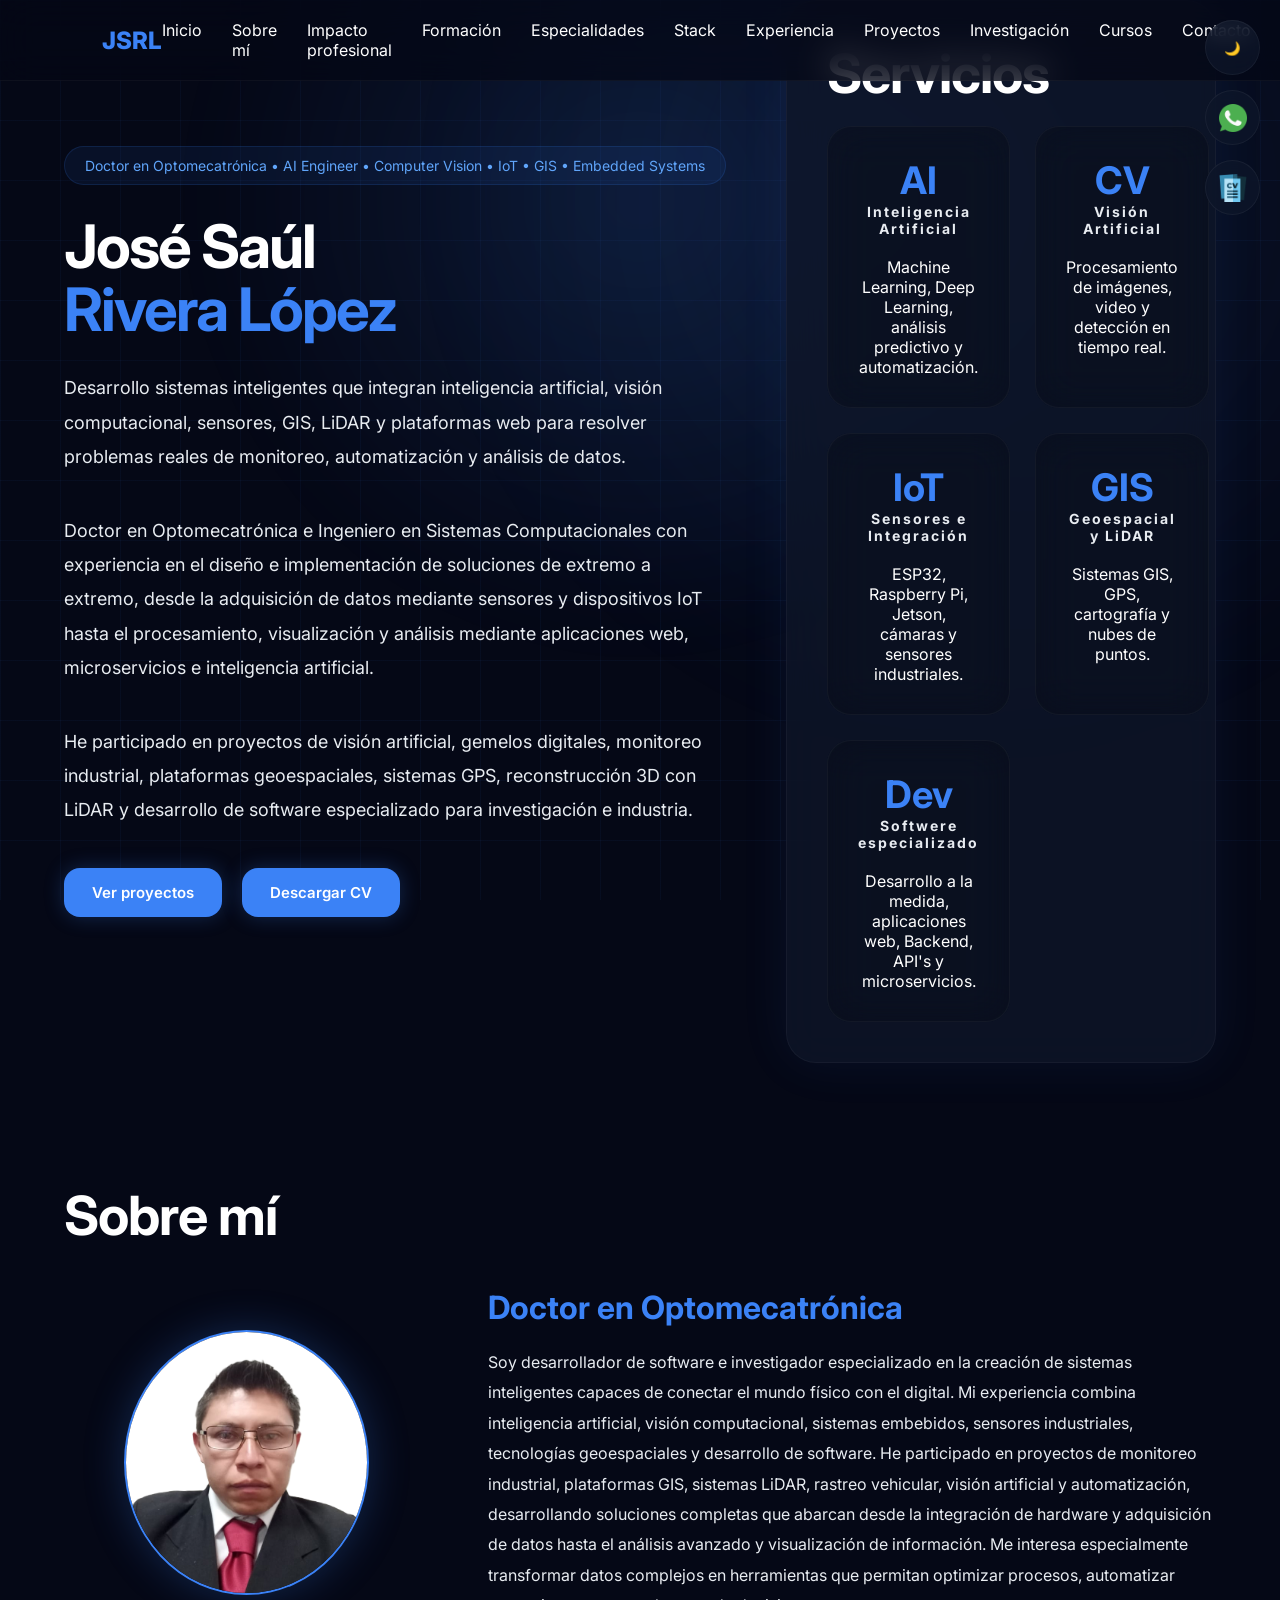
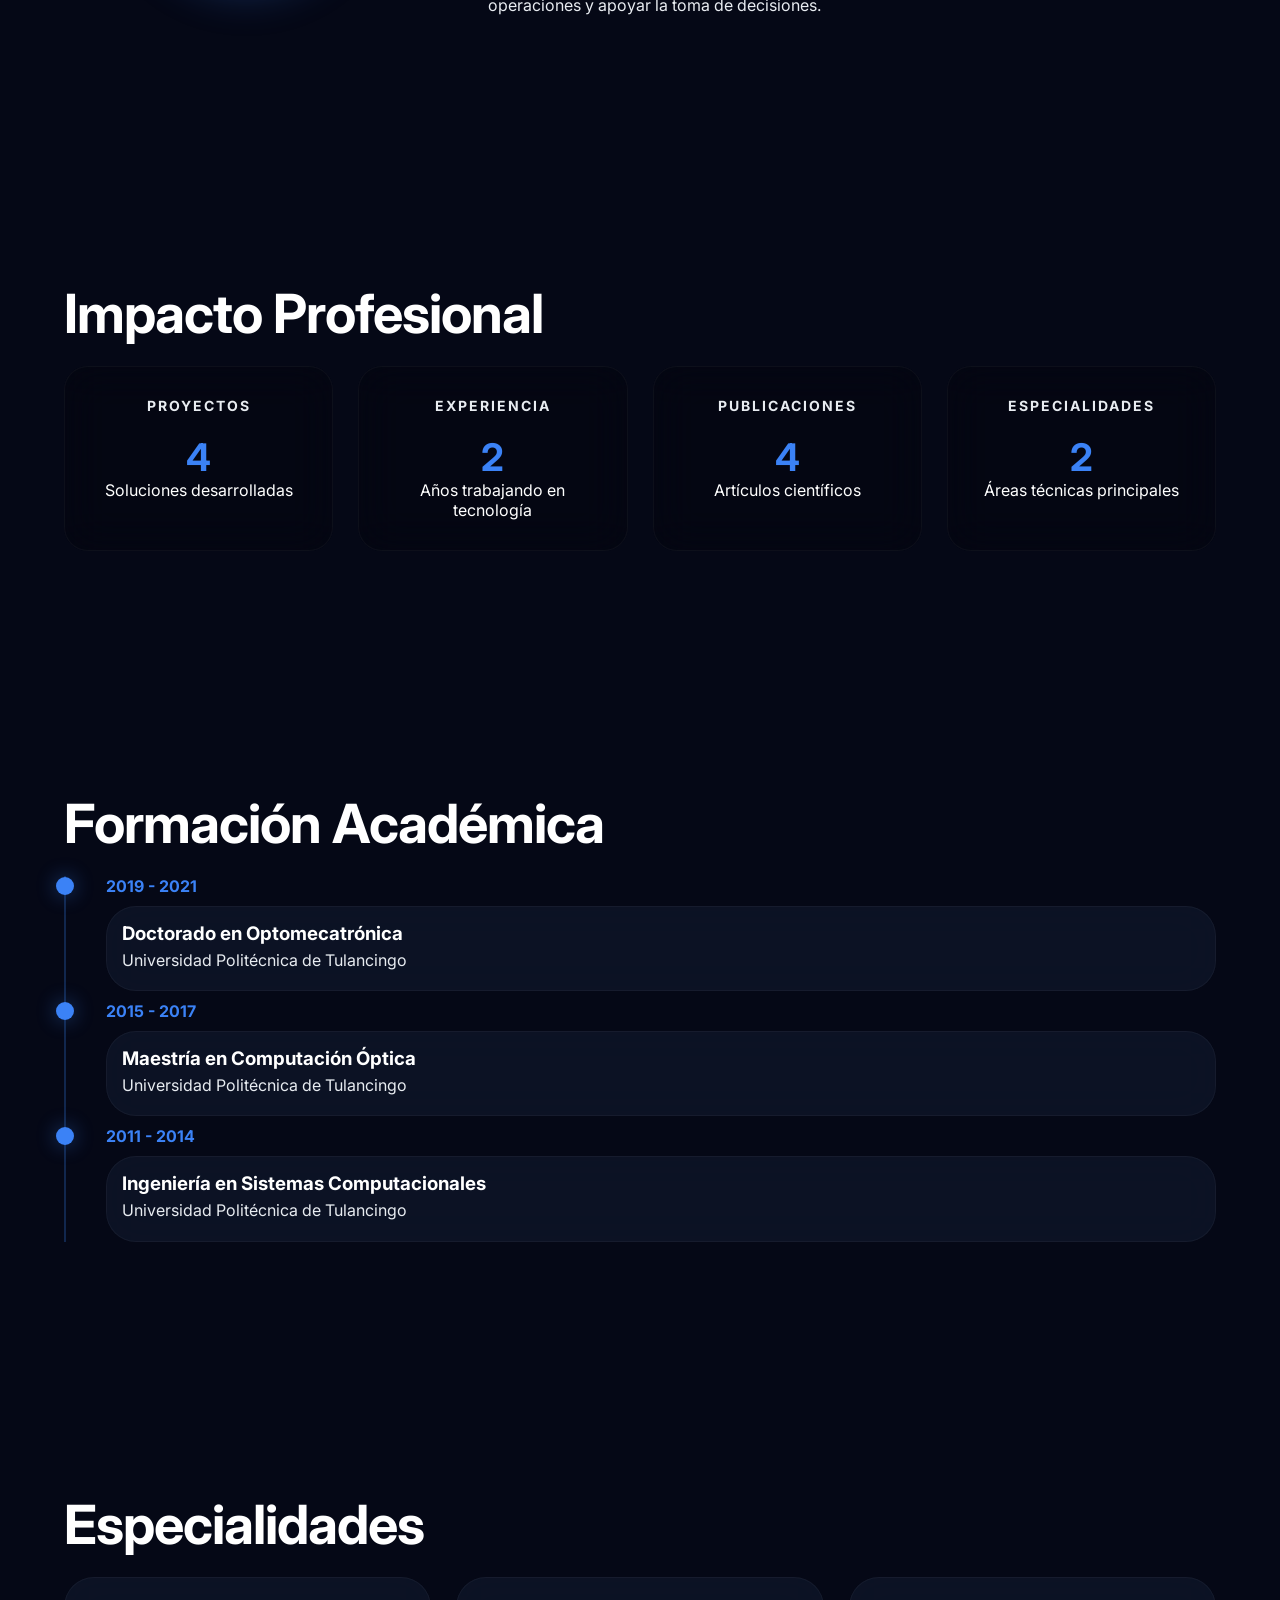
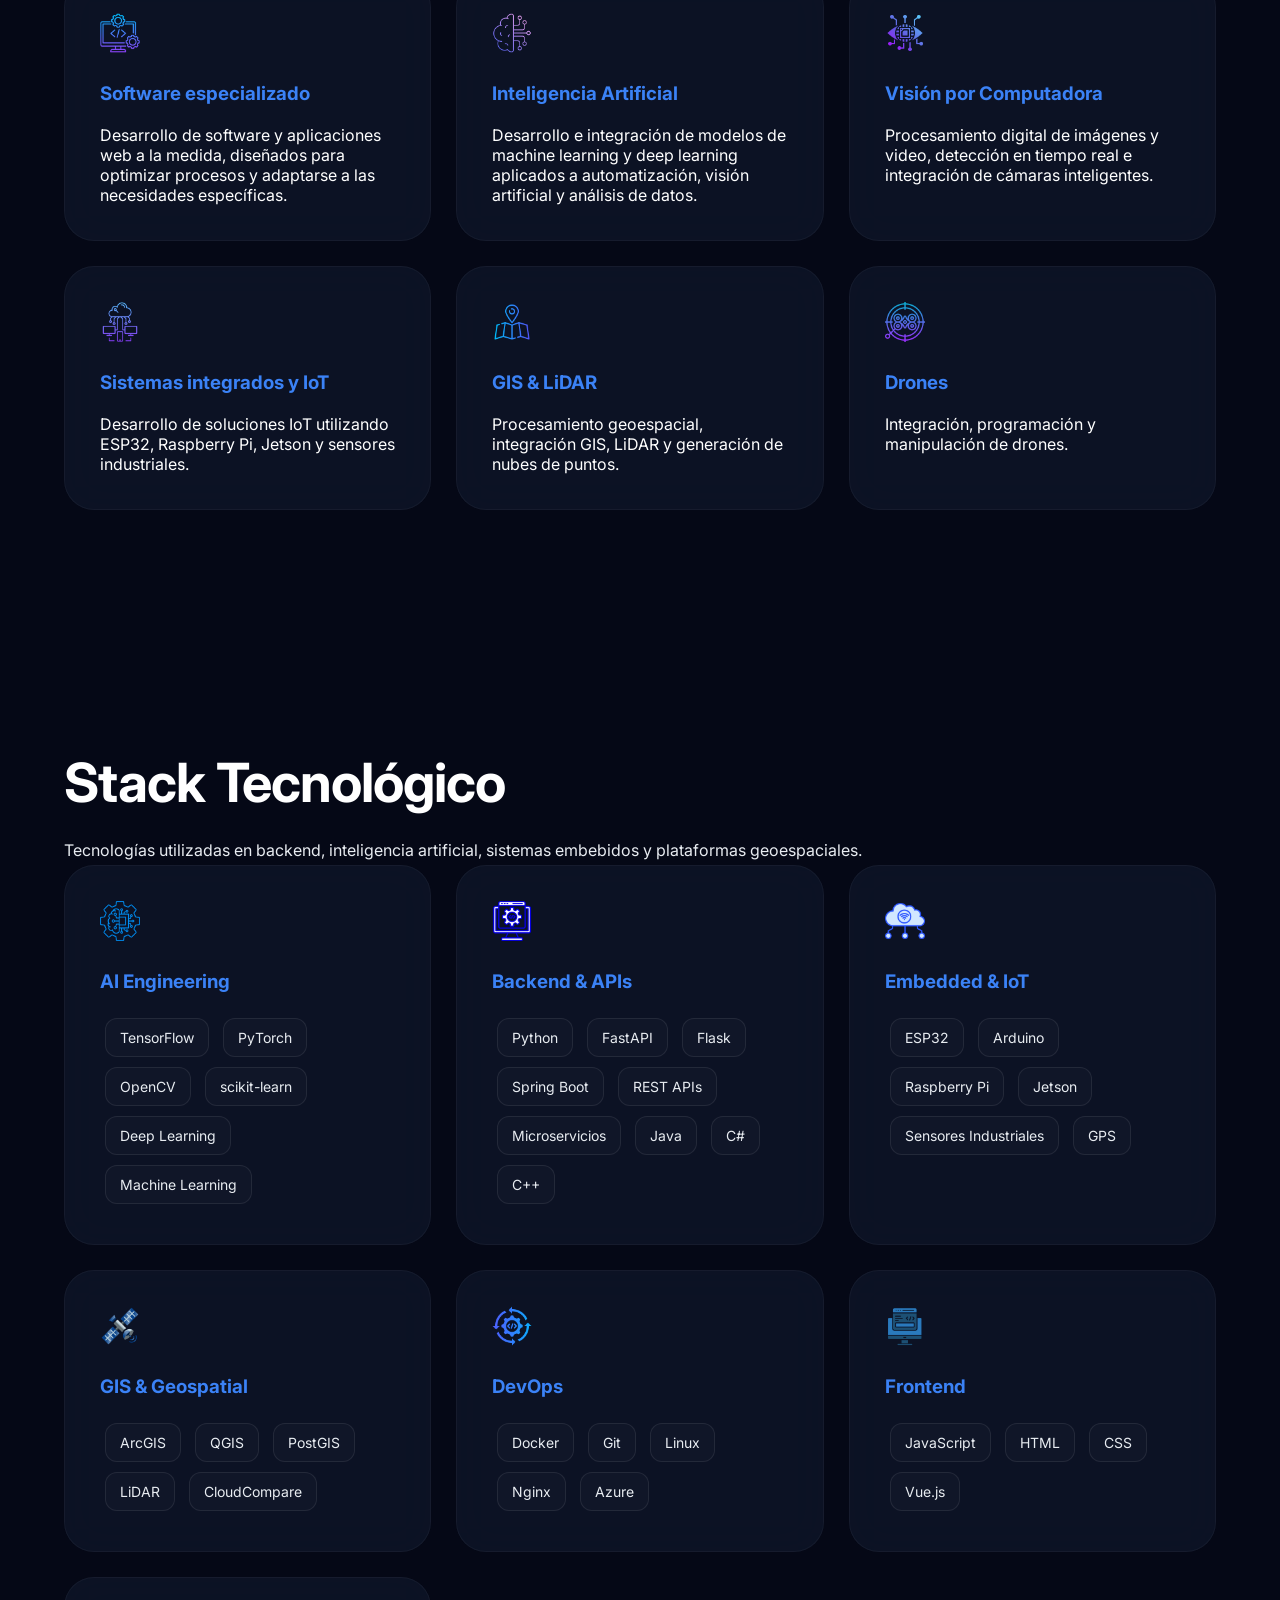
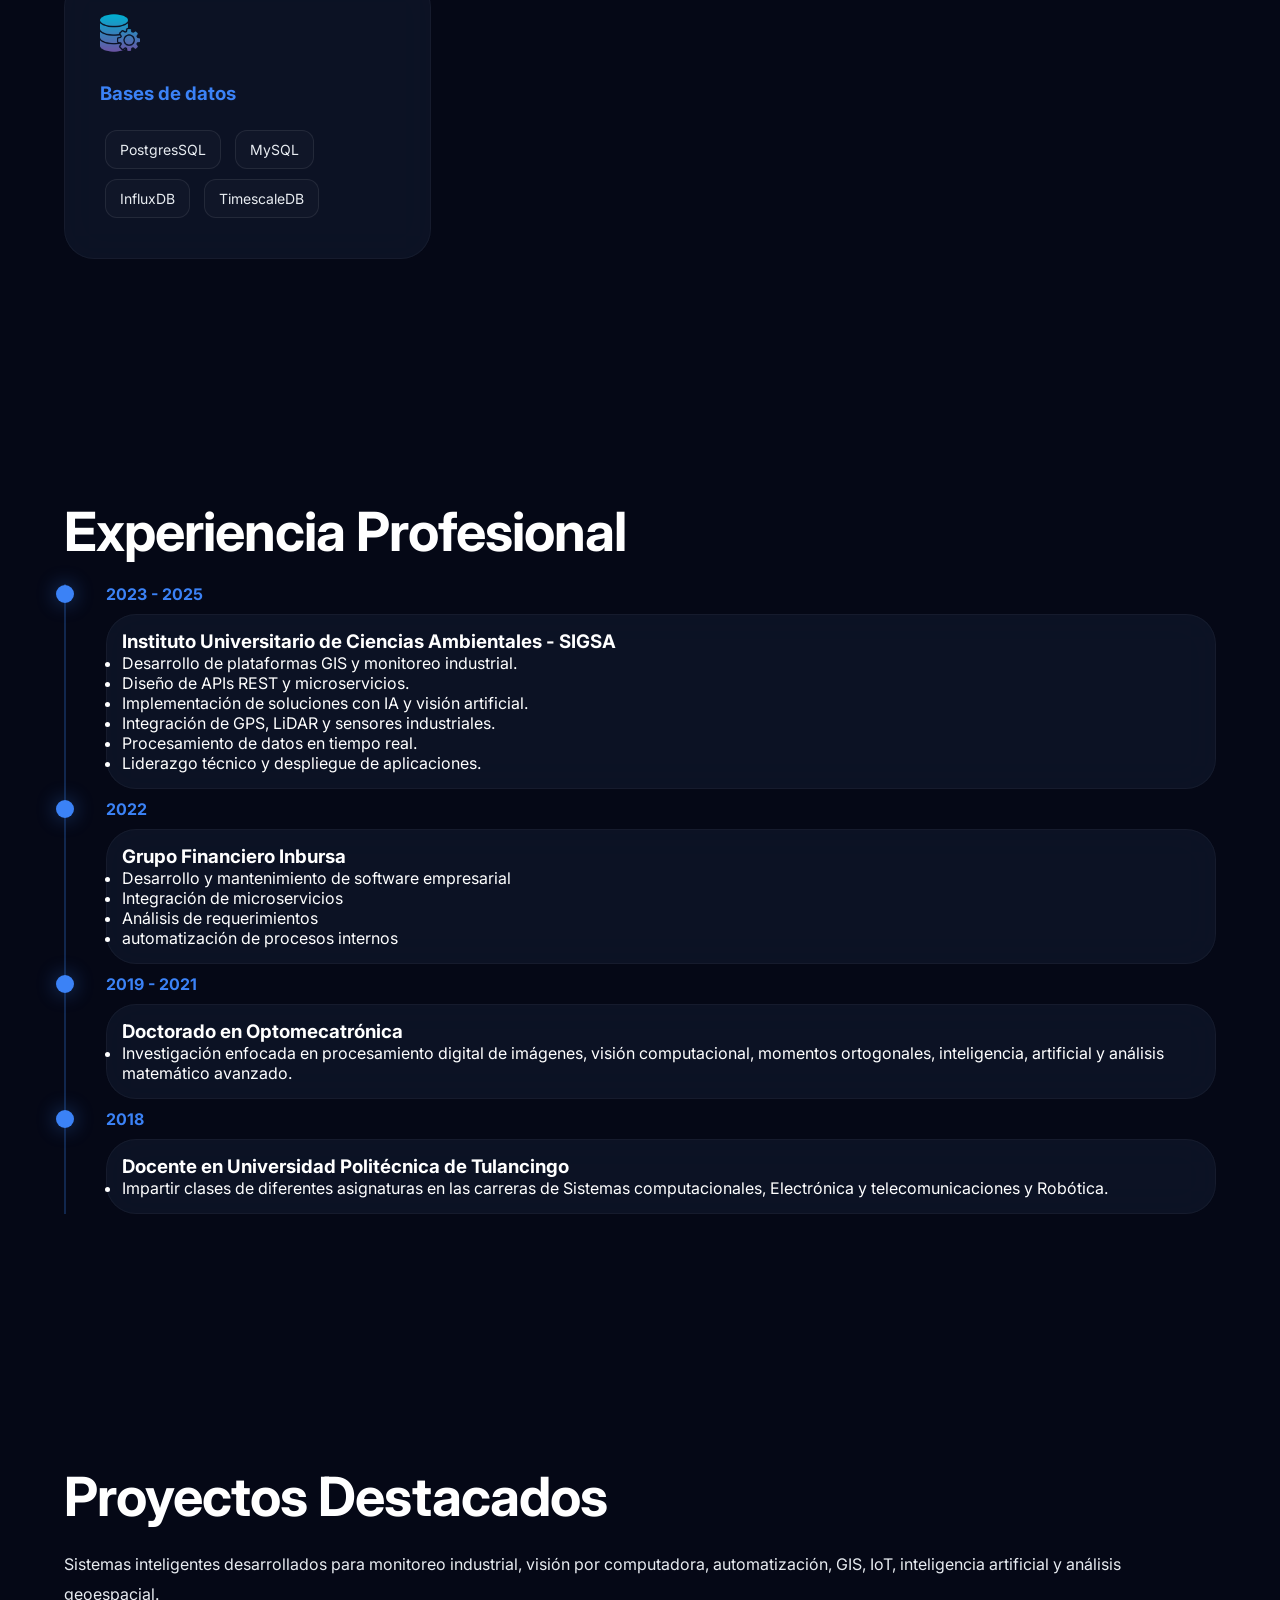
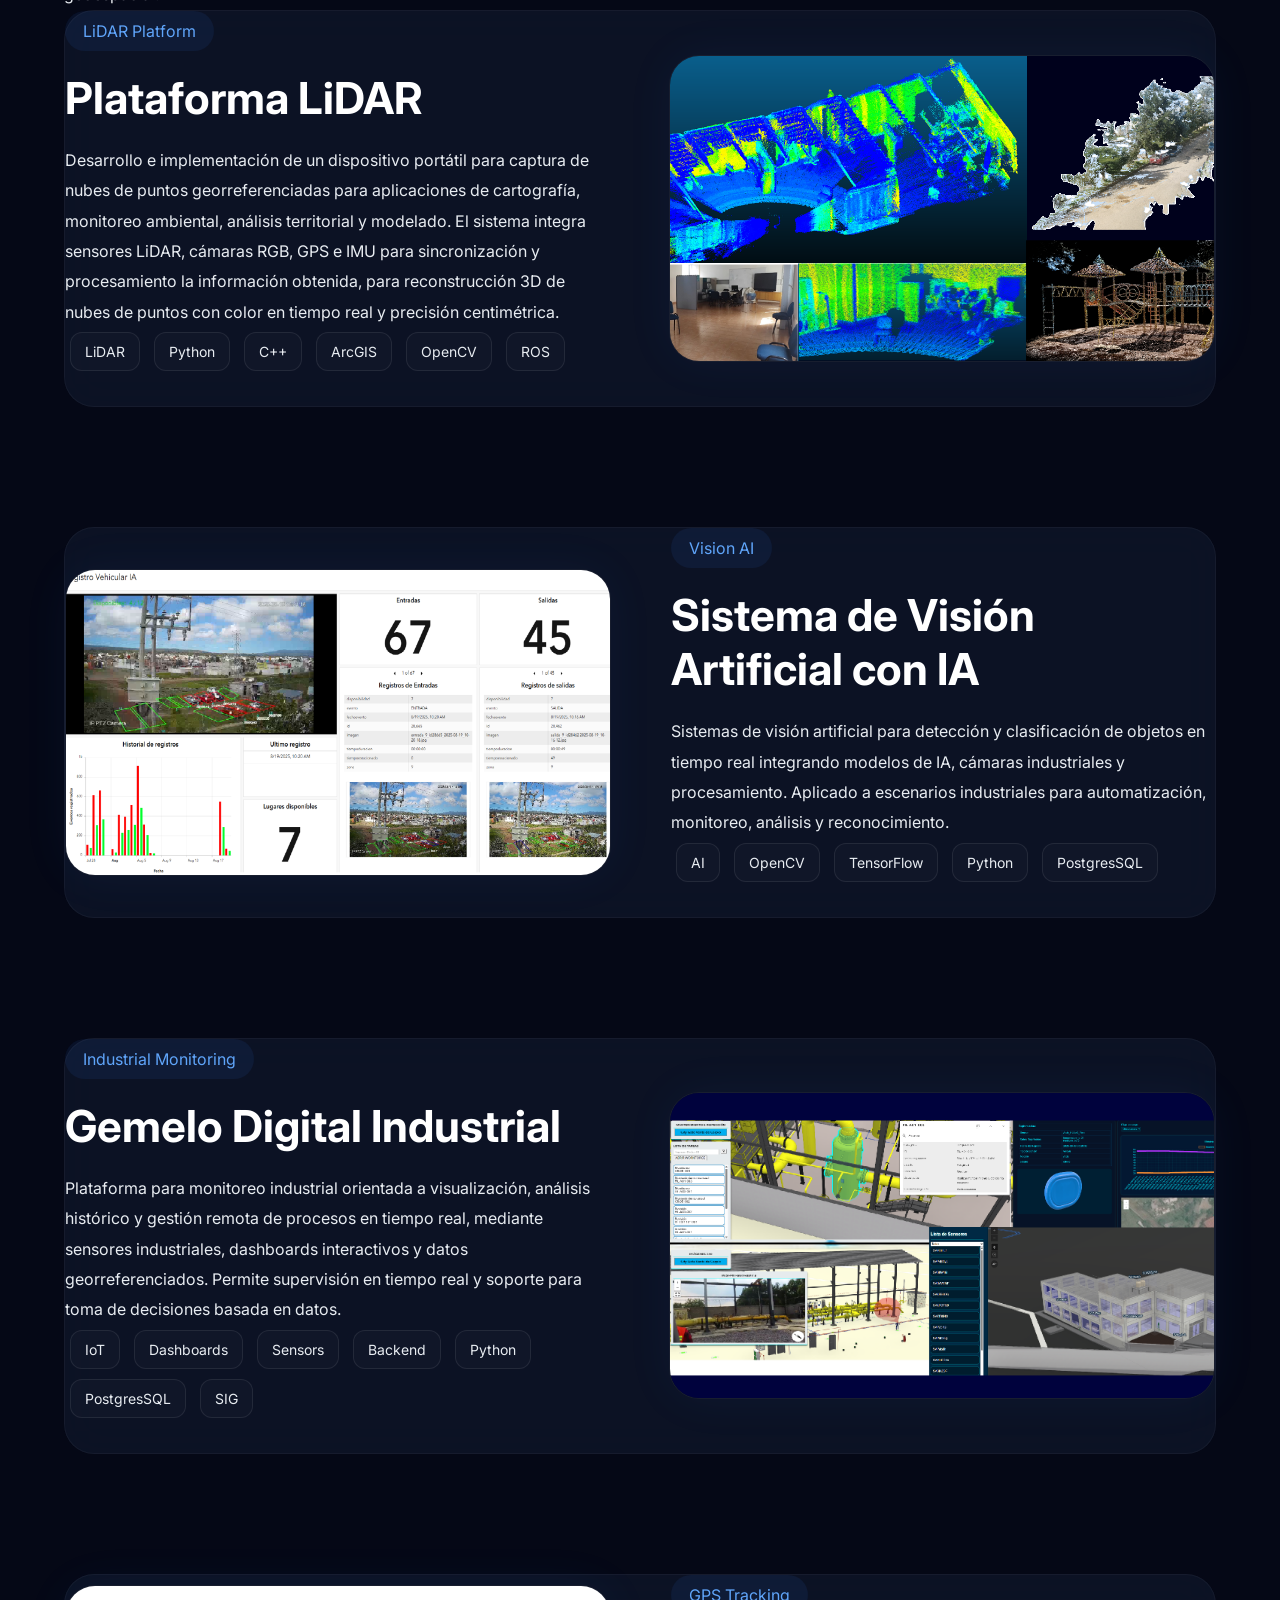
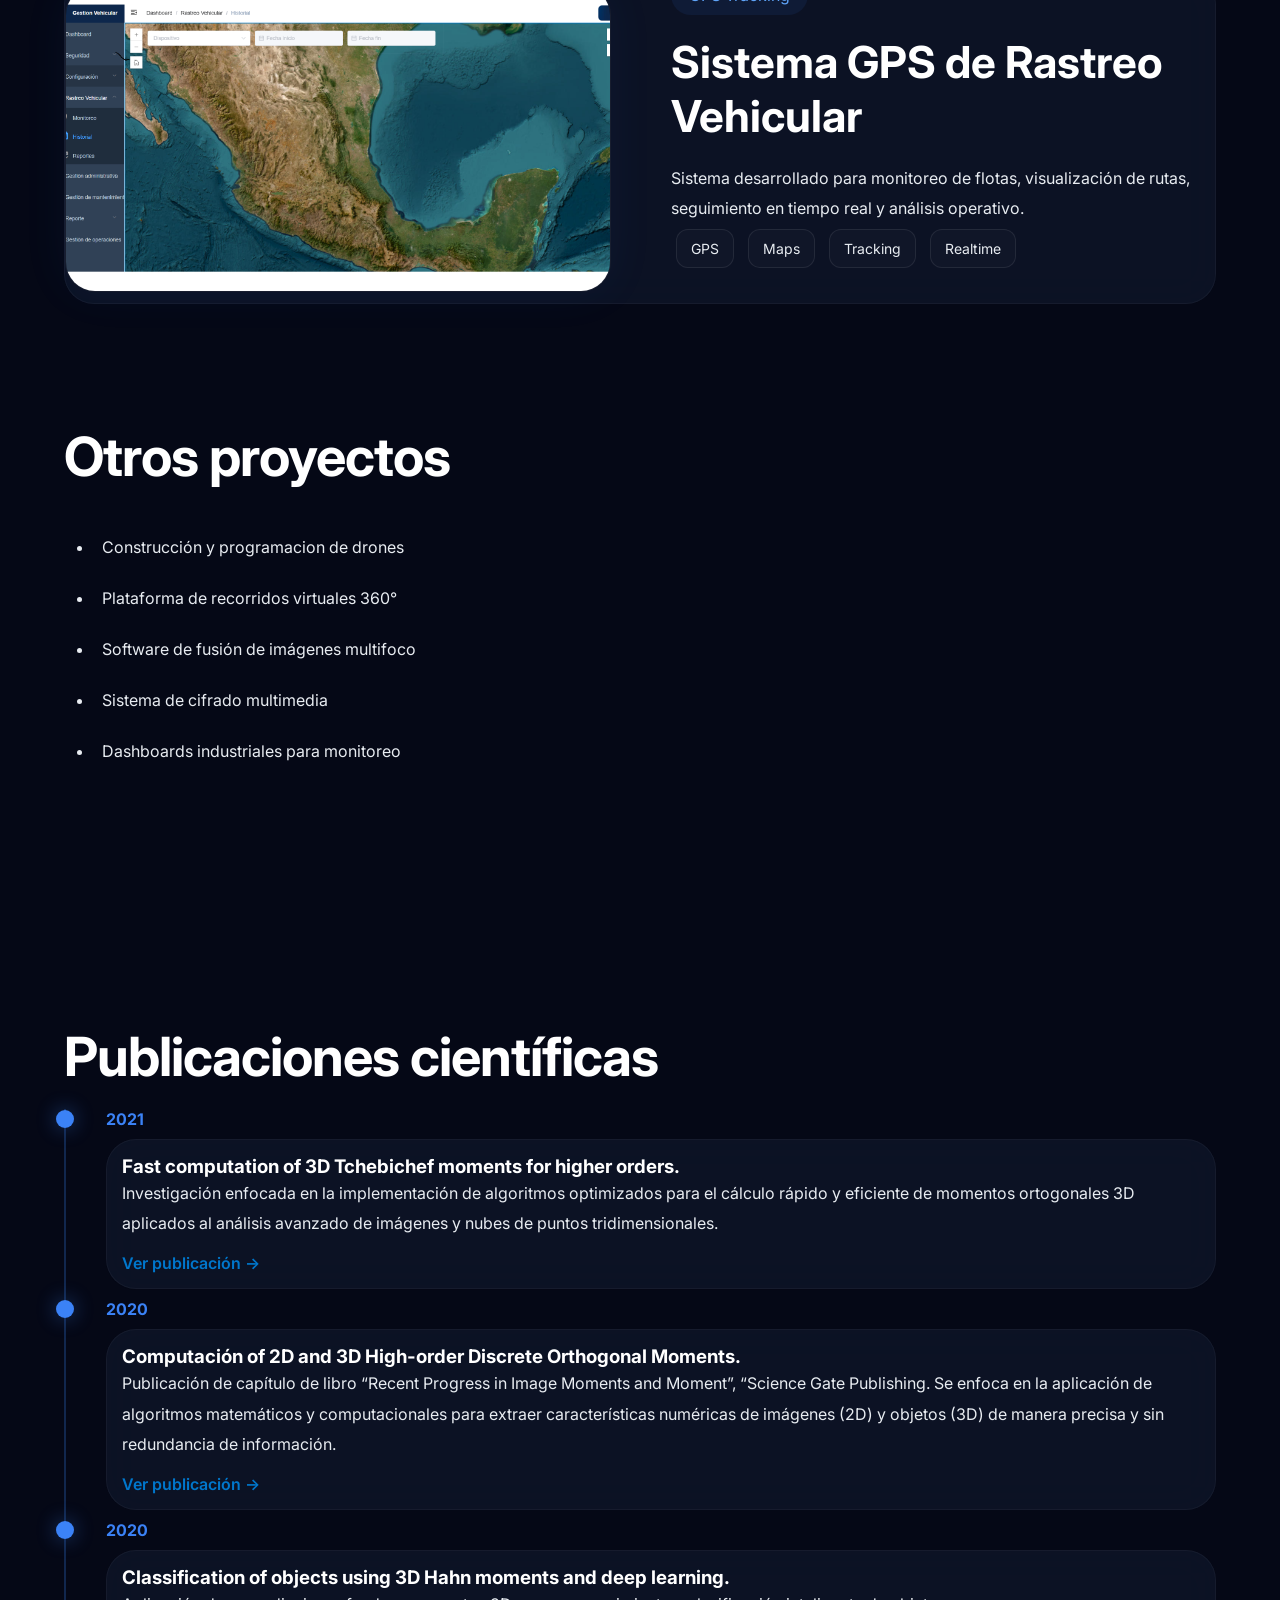
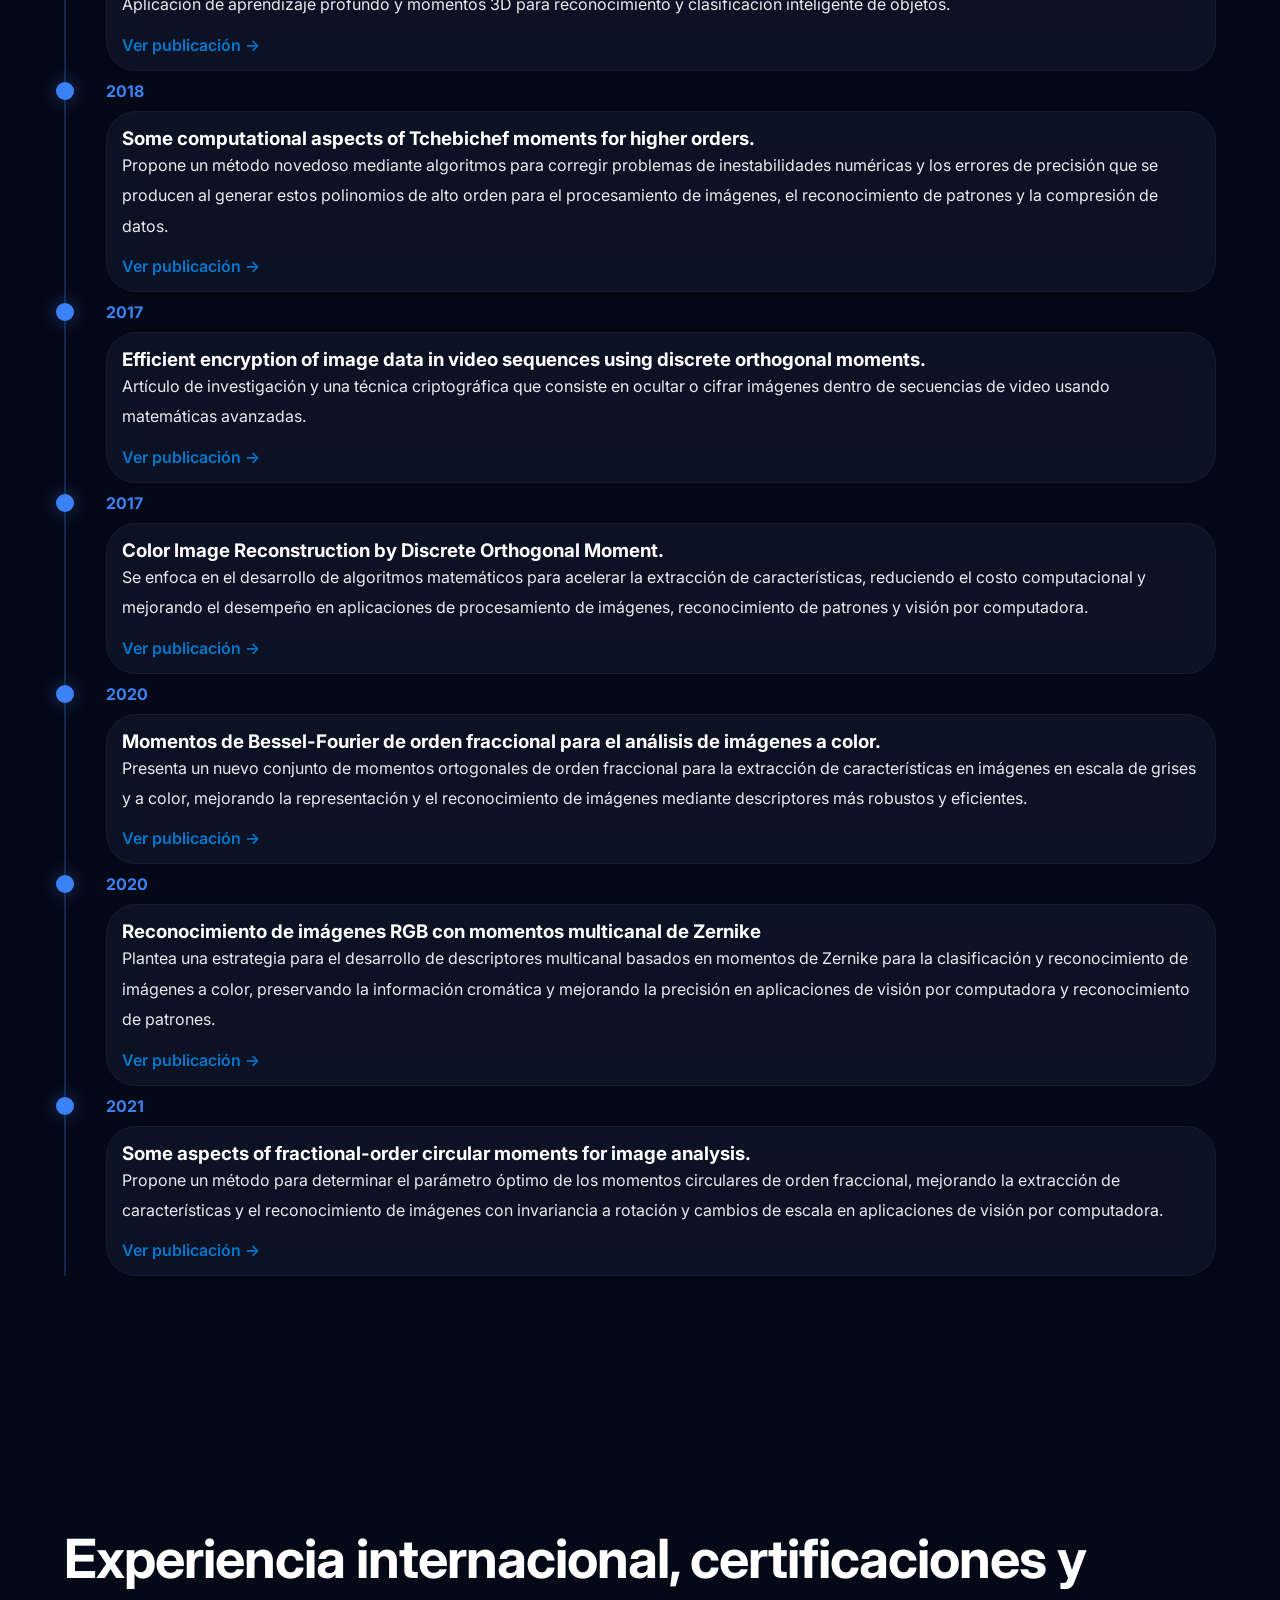
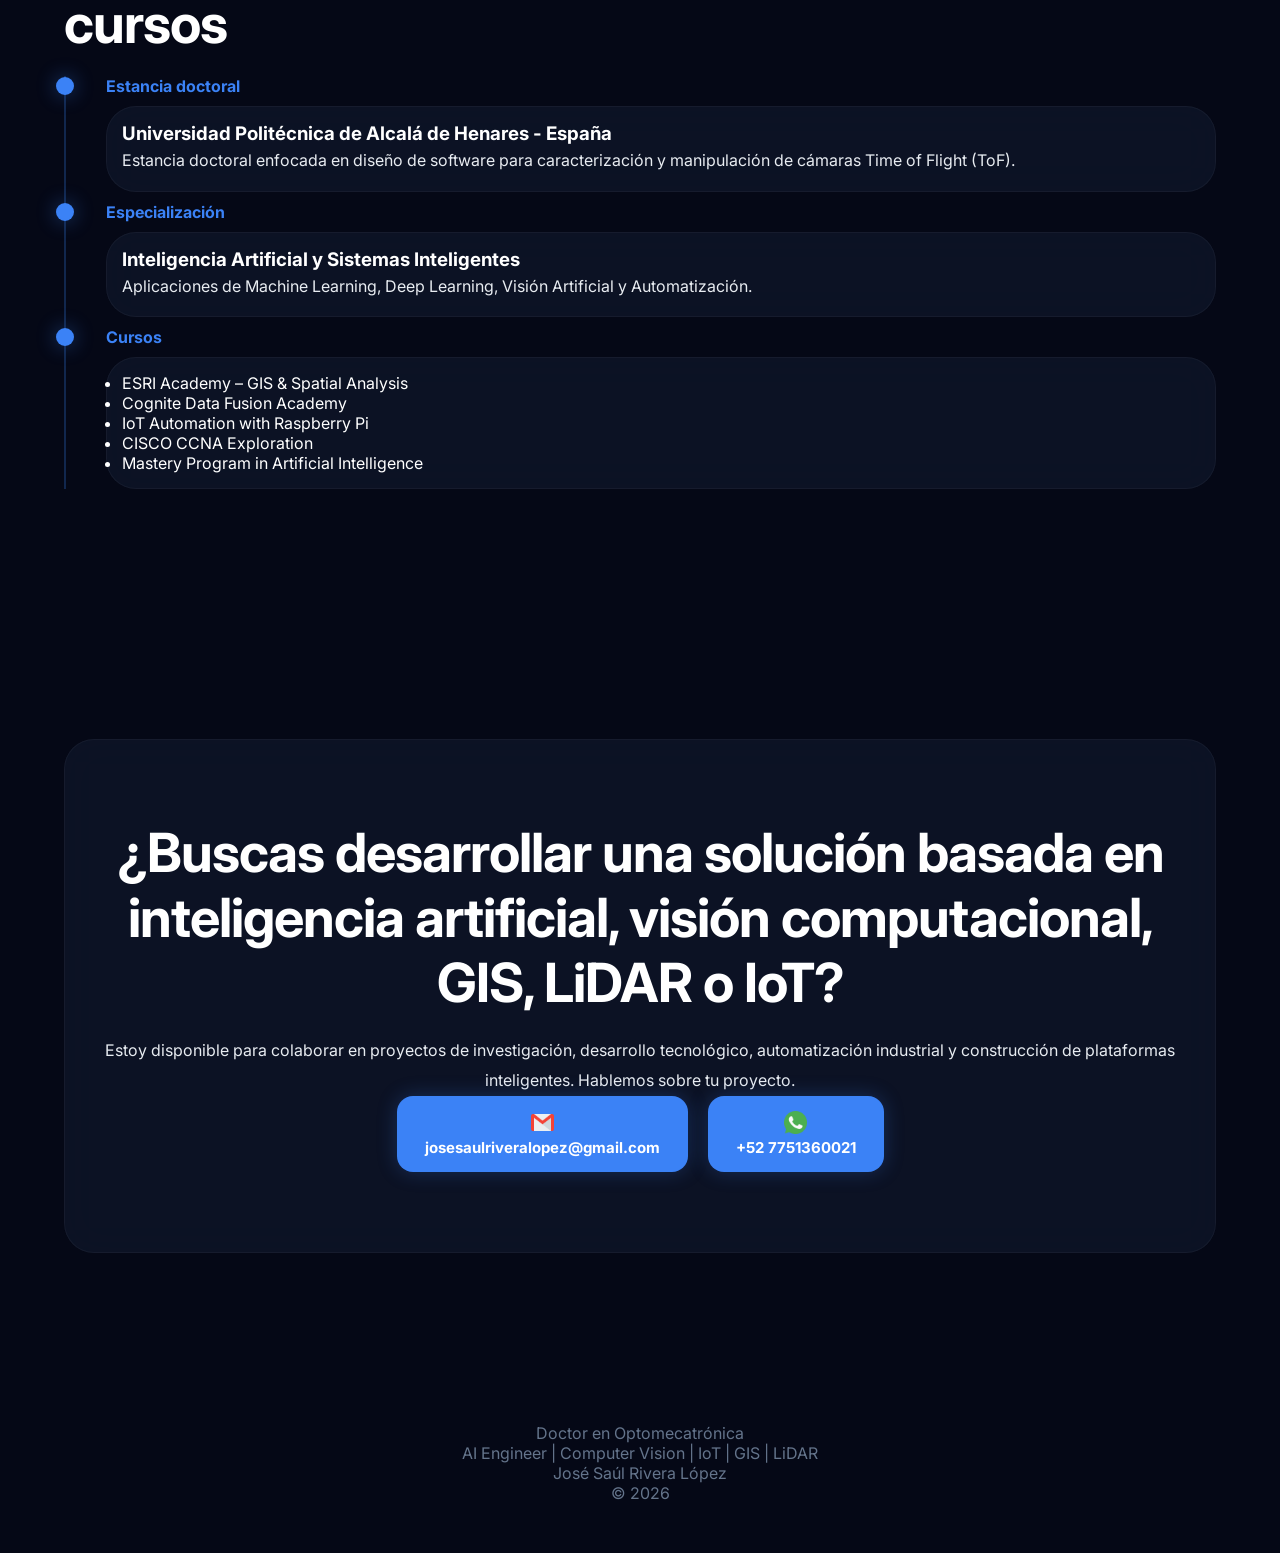
==== commit 8b79423e: "modificacciones en seccion proyectos" ====
--- a/index.html
+++ b/index.html
@@ -21,7 +21,7 @@
 
   <meta property="og:image" content="https://tudominio.com/assets/images/profile.jpg">
 
-  <meta property="og:type" content="website"> 
+  <meta property="og:type" content="website">
 
   <title>
     José Saúl Rivera López | AI Engineer
@@ -1027,7 +1027,7 @@
 
         </div>
 
-        <img src="assets/images/digitalTwin2.png" alt="Digital Twin" class="project-image">
+        <img src="assets/images/DigitalTwin2.png" alt="Digital Twin" class="project-image">
 
       </div>
 
@@ -1085,26 +1085,253 @@
 
       </div>
 
-      <!-- PROJECT 5 Drones-->
-
-      <div class="featured-project">
+      <h2 class="section-title">
+        Otros proyectos
+      </h2>
+      <ul class="project-list">
+
+
+        <!-- PROJECT 5 Drones-->
+
+        <li data-project="drone">Construcción y programacion de drones</li>
+
+        <div id="drone" class="featured-project project-content reverse">
+
+          <div class="project-info">
+
+            <div class="project-badge">
+              Dron
+            </div>
+
+            <h3>
+              Drones
+            </h3>
+
+            <p>
+
+              Integración y programación de drones
+              utilizando sensores y algoritmos de inteligencia artificial
+              para detección de objetos,
+              navegación y automatización de vuelo.
+
+            </p>
+
+            <div class="project-tags">
+
+              <span class="tag">IoT</span>
+              <span class="tag">Dashboards</span>
+              <span class="tag">Sensors</span>
+              <span class="tag">Backend</span>
+
+            </div>
+
+            <div class="project-links">
+
+              <!-- <a href="#" class="btn btn-primary">
+              GitHub
+            </a> -->
+
+              <!-- <a href="#" class="btn btn-primary">
+              Demo
+            </a> -->
+
+              <!-- <a href="#" class="btn btn-primary">
+              Video
+            </a> -->
+
+            </div>
+
+          </div>
+
+          <img src="assets/images/dron.png" alt="Digital Twin" class="project-image">
+
+        </div>
+
+
+        <!-- PROJECT 6 Virtual tour -->
+
+        <li data-project="tour">Plataforma de recorridos virtuales 360°</li>
+
+        <div id="tour" class="featured-project project-content reverse">
+
+          <div class="project-info">
+
+            <div class="project-badge">
+              virtual tour
+            </div>
+
+            <h3>
+              Plataforma de recorridos virtuales
+            </h3>
+
+            <p>
+
+              Desarrollo de plataforma de recorridos virtuales y visualización de información basados en imágenes 360.
+
+            </p>
+
+            <div class="project-tags">
+
+              <span class="tag">GPS</span>
+              <span class="tag">Maps</span>
+              <span class="tag">Tracking</span>
+              <span class="tag">Realtime</span>
+
+            </div>
+
+            <div class="project-links">
+
+              <!-- <a href="#" class="btn btn-primary">
+              GitHub
+            </a> -->
+
+              <!-- <a href="#" class="btn btn-primary">
+              Video
+            </a>
+
+            <a href="#" class="btn btn-primary">
+              Demo
+            </a> -->
+
+            </div>
+
+          </div>
+
+          <img src="assets/images/virtualTour.png" alt="GPS" class="project-image">
+
+        </div>
+
+
+        <!-- PROJECT 7 fusion de imagenes-->
+
+        <li data-project="fusion">Software de fusión de imágenes multifoco</li>
+
+        <div id="fusion" class="featured-project project-content reverse">
+
+          <div class="project-info">
+
+            <div class="project-badge">
+              Images fusion
+            </div>
+
+            <h3>
+              Software para fusión de imágenes multifoco
+            </h3>
+
+            <p>
+
+              Desarrollo de software que permite combinar la información obtenida de muestras microscopicas.
+
+            </p>
+
+            <div class="project-tags">
+
+              <span class="tag">IoT</span>
+              <span class="tag">Dashboards</span>
+              <span class="tag">Sensors</span>
+              <span class="tag">Backend</span>
+
+            </div>
+
+            <div class="project-links">
+
+              <!-- <a href="#" class="btn btn-primary">
+              GitHub
+            </a> -->
+
+              <!-- <a href="#" class="btn btn-primary">
+              Demo
+            </a> -->
+
+              <!-- <a href="#" class="btn btn-primary">
+              Video
+            </a> -->
+
+            </div>
+
+          </div>
+
+          <img src="assets/images/imaagesFusion.png" alt="Digital Twin" class="project-image">
+
+        </div>
+
+
+        <!-- PROJECT 8 encriptar informacion -->
+
+        <li data-project="encrypt">Sistema de cifrado multimedia</li>
+
+        <div id="encrypt" class="featured-project project-content reverse">
+
+          <div class="project-info">
+
+            <div class="project-badge">
+              Information encryption
+            </div>
+
+            <h3>
+              Software encriptación información
+            </h3>
+
+            <p>
+
+              Desarrollo de aplicación y algoritmos de procesamiento digital para cifrado
+              y protección de información multimedia
+              aplicada a imágenes, audio y video.
+
+            </p>
+
+            <div class="project-tags">
+
+              <span class="tag">GPS</span>
+              <span class="tag">Maps</span>
+              <span class="tag">Tracking</span>
+              <span class="tag">Realtime</span>
+
+            </div>
+
+            <div class="project-links">
+
+              <!-- <a href="#" class="btn btn-primary">
+              GitHub
+            </a> -->
+
+              <!-- <a href="#" class="btn btn-primary">
+              Video
+            </a>
+
+            <a href="#" class="btn btn-primary">
+              Demo
+            </a> -->
+
+            </div>
+
+          </div>
+
+          <img src="assets/images/imagesEncryption.png" alt="GPS" class="project-image">
+
+        </div>
+        
+
+         <!-- PROJECT 9 dashboard-->
+
+         <li data-project="dashboard">Dashboards industriales para monitoreo</li>
+
+      <div id="dashboard" class="featured-project project-content reverse">
 
         <div class="project-info">
 
           <div class="project-badge">
-            Dron
+            Real time
           </div>
 
           <h3>
-            Drones
+            Tableros de monitoreo de sensores
           </h3>
 
           <p>
 
-            Integración y programación de drones
-            utilizando sensores y algoritmos de inteligencia artificial
-            para detección de objetos,
-            navegación y automatización de vuelo.
+            Desarrollo de tableros interactivos para el monitoreo de sensores industriales y ambientales
+            para análisis de información en tiempo real y almacenamiento histórico.
 
           </p>
 
@@ -1135,231 +1362,11 @@
 
         </div>
 
-        <img src="assets/images/dron.png" alt="Digital Twin" class="project-image">
+        <img src="assets/images/TablerosMonitoreo.png" alt="Digital Twin" class="project-image">
 
       </div>
 
-      <h2 class="section-title">
-        Otros proyectos
-      </h2>
-      <ul class="project-list">
-
-        <li data-project="tour">Plataforma de recorridos virtuales 360°</li>
-
-        <li data-project="fusion">Software de fusión de imágenes multifoco</li>
-
-        <li data-project="encrypt">Sistema de cifrado multimedia</li>
-
-        <li data-project="dashboard">Dashboards industriales para monitoreo</li>
-
       </ul>
-
-      <!-- PROJECT 6 Virtual tour -->
-
-      <div id="tour" class="featured-project project-content reverse">
-
-        <div class="project-info">
-
-          <div class="project-badge">
-            virtual tour
-          </div>
-
-          <h3>
-            Plataforma de recorridos virtuales
-          </h3>
-
-          <p>
-
-            Desarrollo de plataforma de recorridos virtuales y visualización de información basados en imágenes 360.
-
-          </p>
-
-          <div class="project-tags">
-
-            <span class="tag">GPS</span>
-            <span class="tag">Maps</span>
-            <span class="tag">Tracking</span>
-            <span class="tag">Realtime</span>
-
-          </div>
-
-          <div class="project-links">
-
-            <!-- <a href="#" class="btn btn-primary">
-              GitHub
-            </a> -->
-
-            <!-- <a href="#" class="btn btn-primary">
-              Video
-            </a>
-
-            <a href="#" class="btn btn-primary">
-              Demo
-            </a> -->
-
-          </div>
-
-        </div>
-
-        <img src="assets/images/virtualTour.png" alt="GPS" class="project-image">
-
-      </div>
-
-      <!-- PROJECT 7 fusion de imagenes-->
-
-      <div id="fusion" class="featured-project project-content reverse">
-
-        <div class="project-info">
-
-          <div class="project-badge">
-            Images fusion
-          </div>
-
-          <h3>
-            Software para fusión de imágenes multifoco
-          </h3>
-
-          <p>
-
-            Desarrollo de software que permite combinar la información obtenida de muestras microscopicas.
-
-          </p>
-
-          <div class="project-tags">
-
-            <span class="tag">IoT</span>
-            <span class="tag">Dashboards</span>
-            <span class="tag">Sensors</span>
-            <span class="tag">Backend</span>
-
-          </div>
-
-          <div class="project-links">
-
-            <!-- <a href="#" class="btn btn-primary">
-              GitHub
-            </a> -->
-
-            <!-- <a href="#" class="btn btn-primary">
-              Demo
-            </a> -->
-
-            <!-- <a href="#" class="btn btn-primary">
-              Video
-            </a> -->
-
-          </div>
-
-        </div>
-
-        <img src="assets/images/imaagesFusion.png" alt="Digital Twin" class="project-image">
-
-      </div>
-
-      <!-- PROJECT 8 encriptar informacion -->
-
-      <div id="encrypt" class="featured-project project-content reverse">
-
-        <div class="project-info">
-
-          <div class="project-badge">
-            Information encryption
-          </div>
-
-          <h3>
-            Software encriptación información
-          </h3>
-
-          <p>
-
-            Desarrollo de aplicación y algoritmos de procesamiento digital para cifrado
-            y protección de información multimedia
-            aplicada a imágenes, audio y video.
-
-          </p>
-
-          <div class="project-tags">
-
-            <span class="tag">GPS</span>
-            <span class="tag">Maps</span>
-            <span class="tag">Tracking</span>
-            <span class="tag">Realtime</span>
-
-          </div>
-
-          <div class="project-links">
-
-            <!-- <a href="#" class="btn btn-primary">
-              GitHub
-            </a> -->
-
-            <!-- <a href="#" class="btn btn-primary">
-              Video
-            </a>
-
-            <a href="#" class="btn btn-primary">
-              Demo
-            </a> -->
-
-          </div>
-
-        </div>
-
-        <img src="assets/images/imagesEncryption.png" alt="GPS" class="project-image">
-
-      </div>
-
-      <!-- PROJECT 9 dashboard-->
-
-      <div id="dashboard" class="featured-project project-content reverse">
-
-        <div class="project-info">
-
-          <div class="project-badge">
-            Real time
-          </div>
-
-          <h3>
-            Tableros de monitoreo de sensores
-          </h3>
-
-          <p>
-
-            Desarrollo de tableros interactivos para el monitoreo de sensores industriales y ambientales
-            para análisis de información en tiempo real y almacenamiento histórico.
-
-          </p>
-
-          <div class="project-tags">
-
-            <span class="tag">IoT</span>
-            <span class="tag">Dashboards</span>
-            <span class="tag">Sensors</span>
-            <span class="tag">Backend</span>
-
-          </div>
-
-          <div class="project-links">
-
-            <!-- <a href="#" class="btn btn-primary">
-              GitHub
-            </a> -->
-
-            <!-- <a href="#" class="btn btn-primary">
-              Demo
-            </a> -->
-
-            <!-- <a href="#" class="btn btn-primary">
-              Video
-            </a> -->
-
-          </div>
-
-        </div>
-
-        <img src="assets/images/TablerosMonitoreo.png" alt="Digital Twin" class="project-image">
-
-      </div>
 
     </section>
 
@@ -1542,9 +1549,9 @@
             </h3>
 
             <p>
-               Se enfoca en el desarrollo de algoritmos matemáticos para acelerar la extracción de características,
-                reduciendo el costo computacional y mejorando el desempeño en aplicaciones de procesamiento de imágenes, 
-                reconocimiento de patrones y visión por computadora.
+              Se enfoca en el desarrollo de algoritmos matemáticos para acelerar la extracción de características,
+              reduciendo el costo computacional y mejorando el desempeño en aplicaciones de procesamiento de imágenes,
+              reconocimiento de patrones y visión por computadora.
             </p>
 
             <a class="publication-link" href="https://doi.org/10.4236/jdaip.2017.54012" target="_blank"
@@ -1570,9 +1577,10 @@
             </h3>
 
             <p>
-               Presenta un nuevo conjunto de momentos ortogonales de orden fraccional
-                para la extracción de características en imágenes en escala de grises y a color,
-                 mejorando la representación y el reconocimiento de imágenes mediante descriptores más robustos y eficientes.
+              Presenta un nuevo conjunto de momentos ortogonales de orden fraccional
+              para la extracción de características en imágenes en escala de grises y a color,
+              mejorando la representación y el reconocimiento de imágenes mediante descriptores más robustos y
+              eficientes.
             </p>
 
             <a class="publication-link"
@@ -1600,8 +1608,8 @@
 
             <p>
               Plantea una estrategia para el desarrollo de descriptores multicanal basados en momentos de Zernike
-               para la clasificación y reconocimiento de imágenes a color, preservando la información cromática 
-               y mejorando la precisión en aplicaciones de visión por computadora y reconocimiento de patrones.
+              para la clasificación y reconocimiento de imágenes a color, preservando la información cromática
+              y mejorando la precisión en aplicaciones de visión por computadora y reconocimiento de patrones.
             </p>
 
             <a class="publication-link"
@@ -1629,8 +1637,8 @@
 
             <p>
               Propone un método para determinar el parámetro óptimo de los momentos circulares de orden fraccional,
-               mejorando la extracción de características y el reconocimiento de imágenes con invariancia a rotación 
-               y cambios de escala en aplicaciones de visión por computadora.
+              mejorando la extracción de características y el reconocimiento de imágenes con invariancia a rotación
+              y cambios de escala en aplicaciones de visión por computadora.
 
             </p>
 
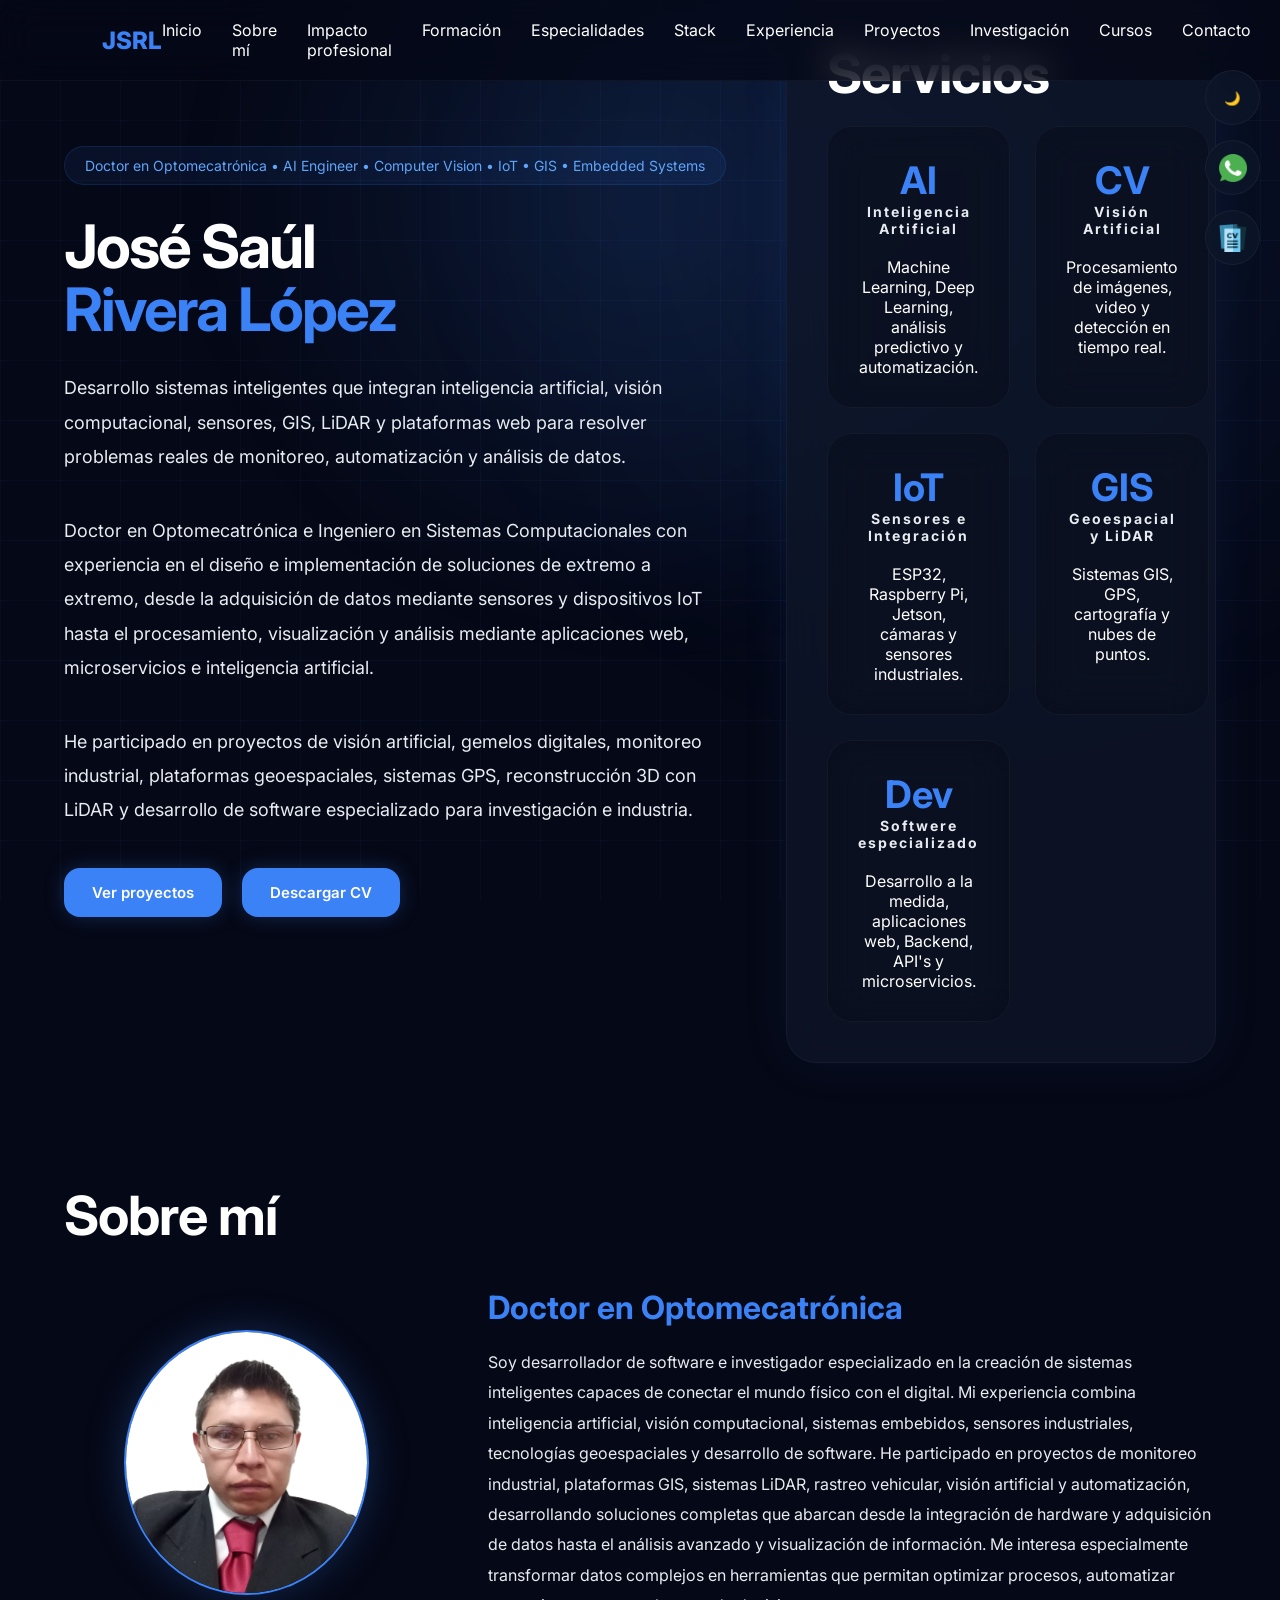
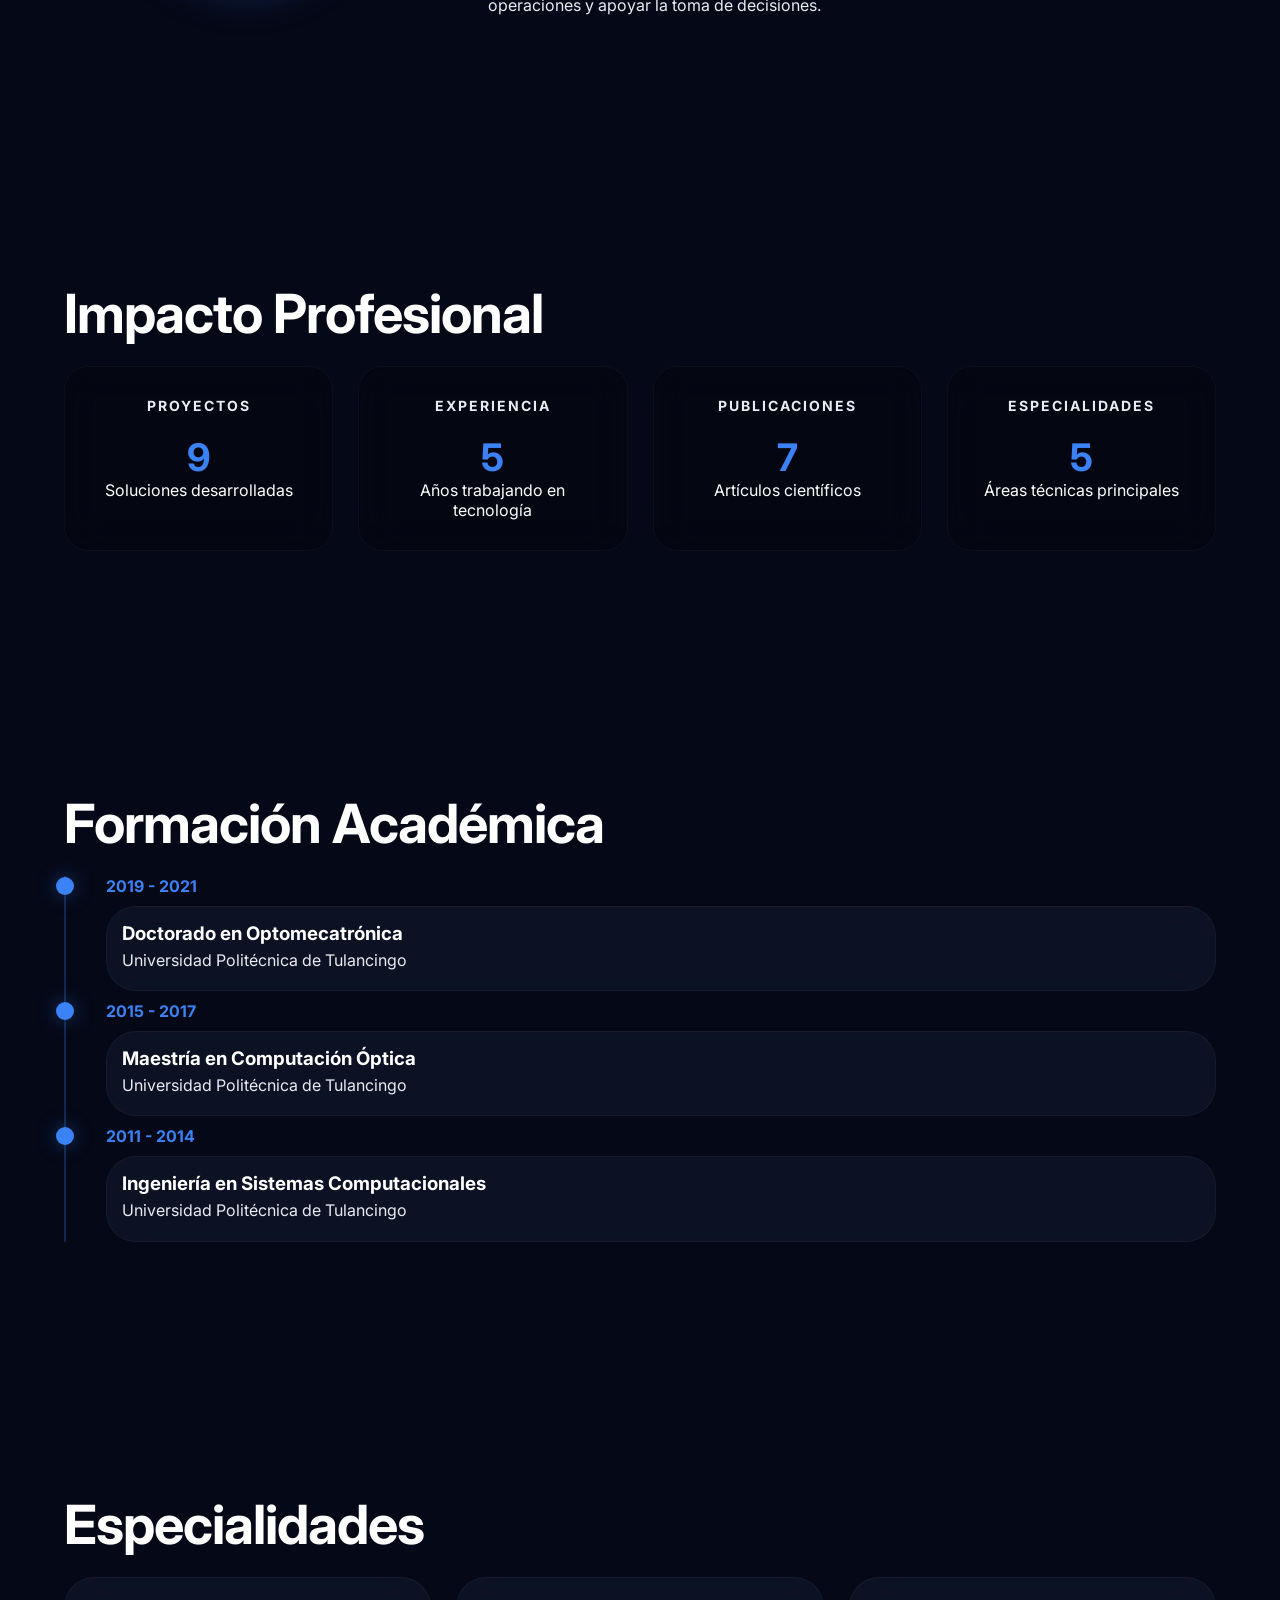
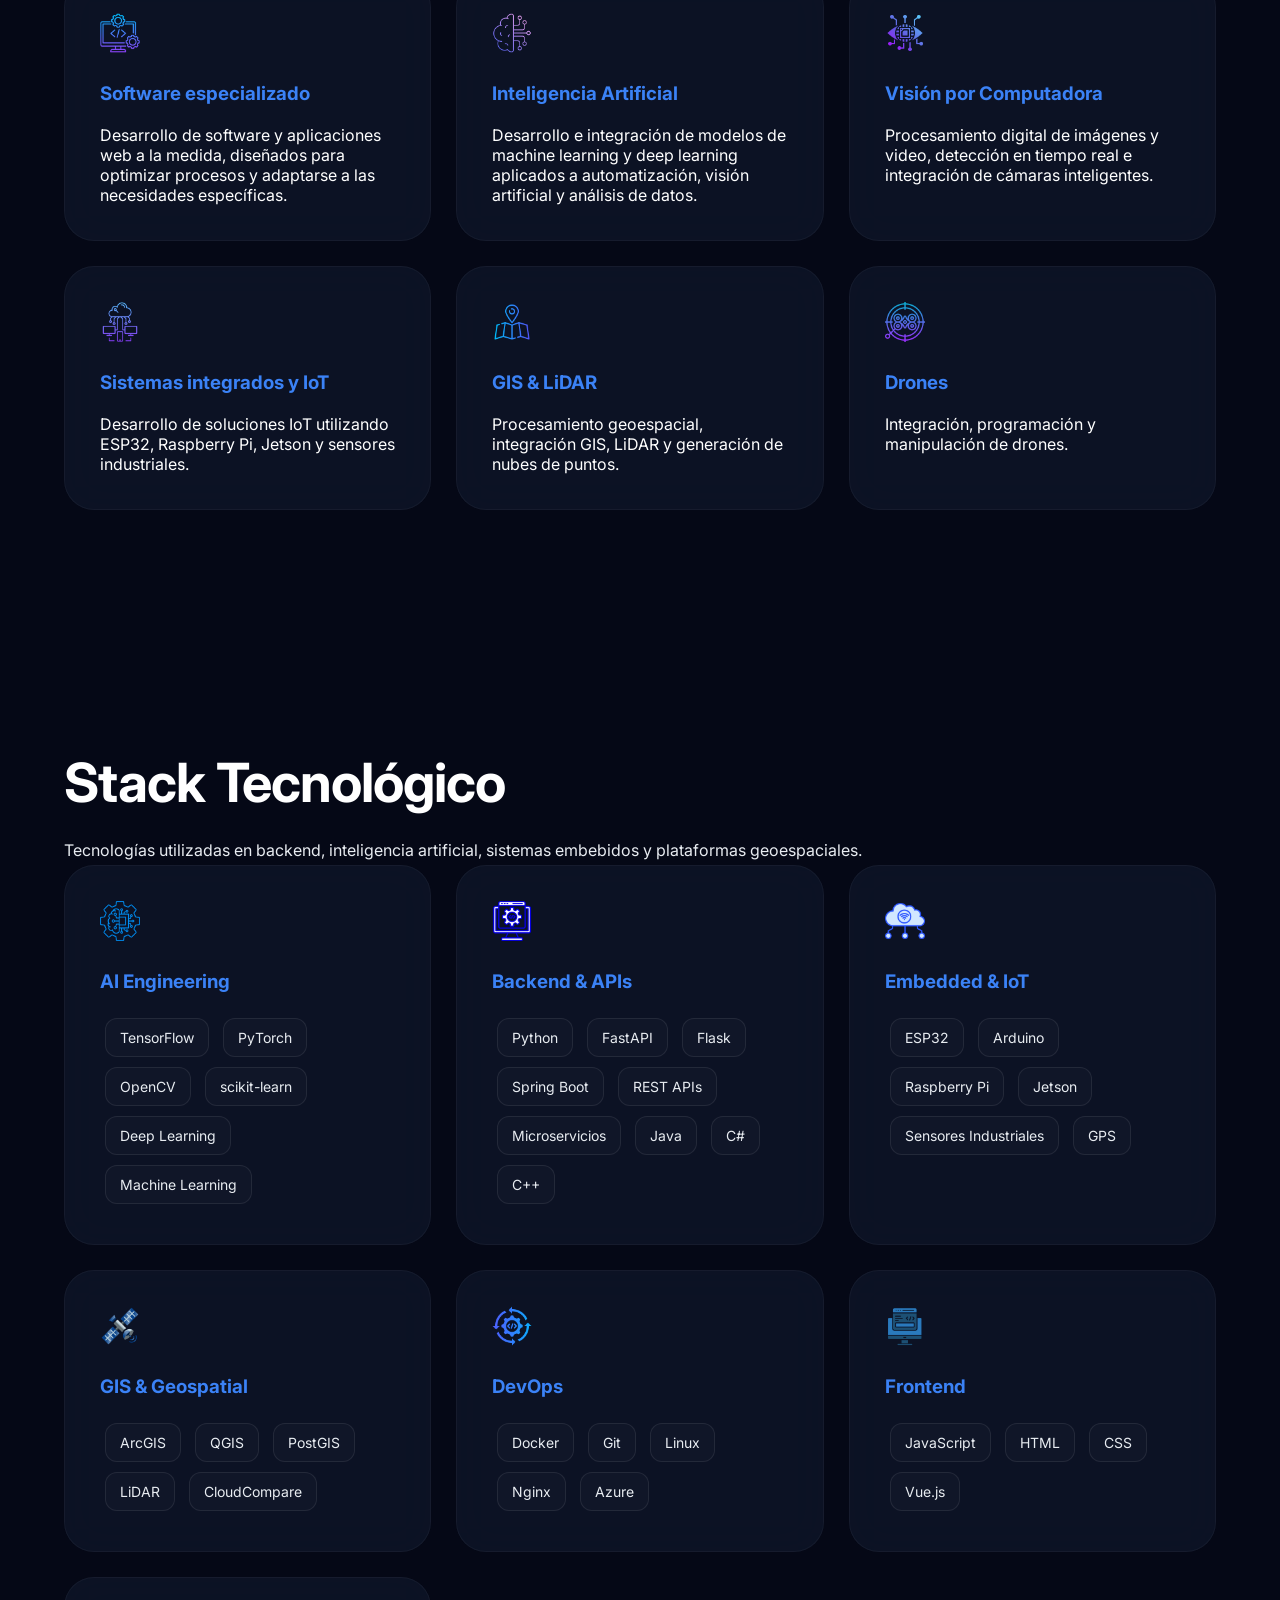
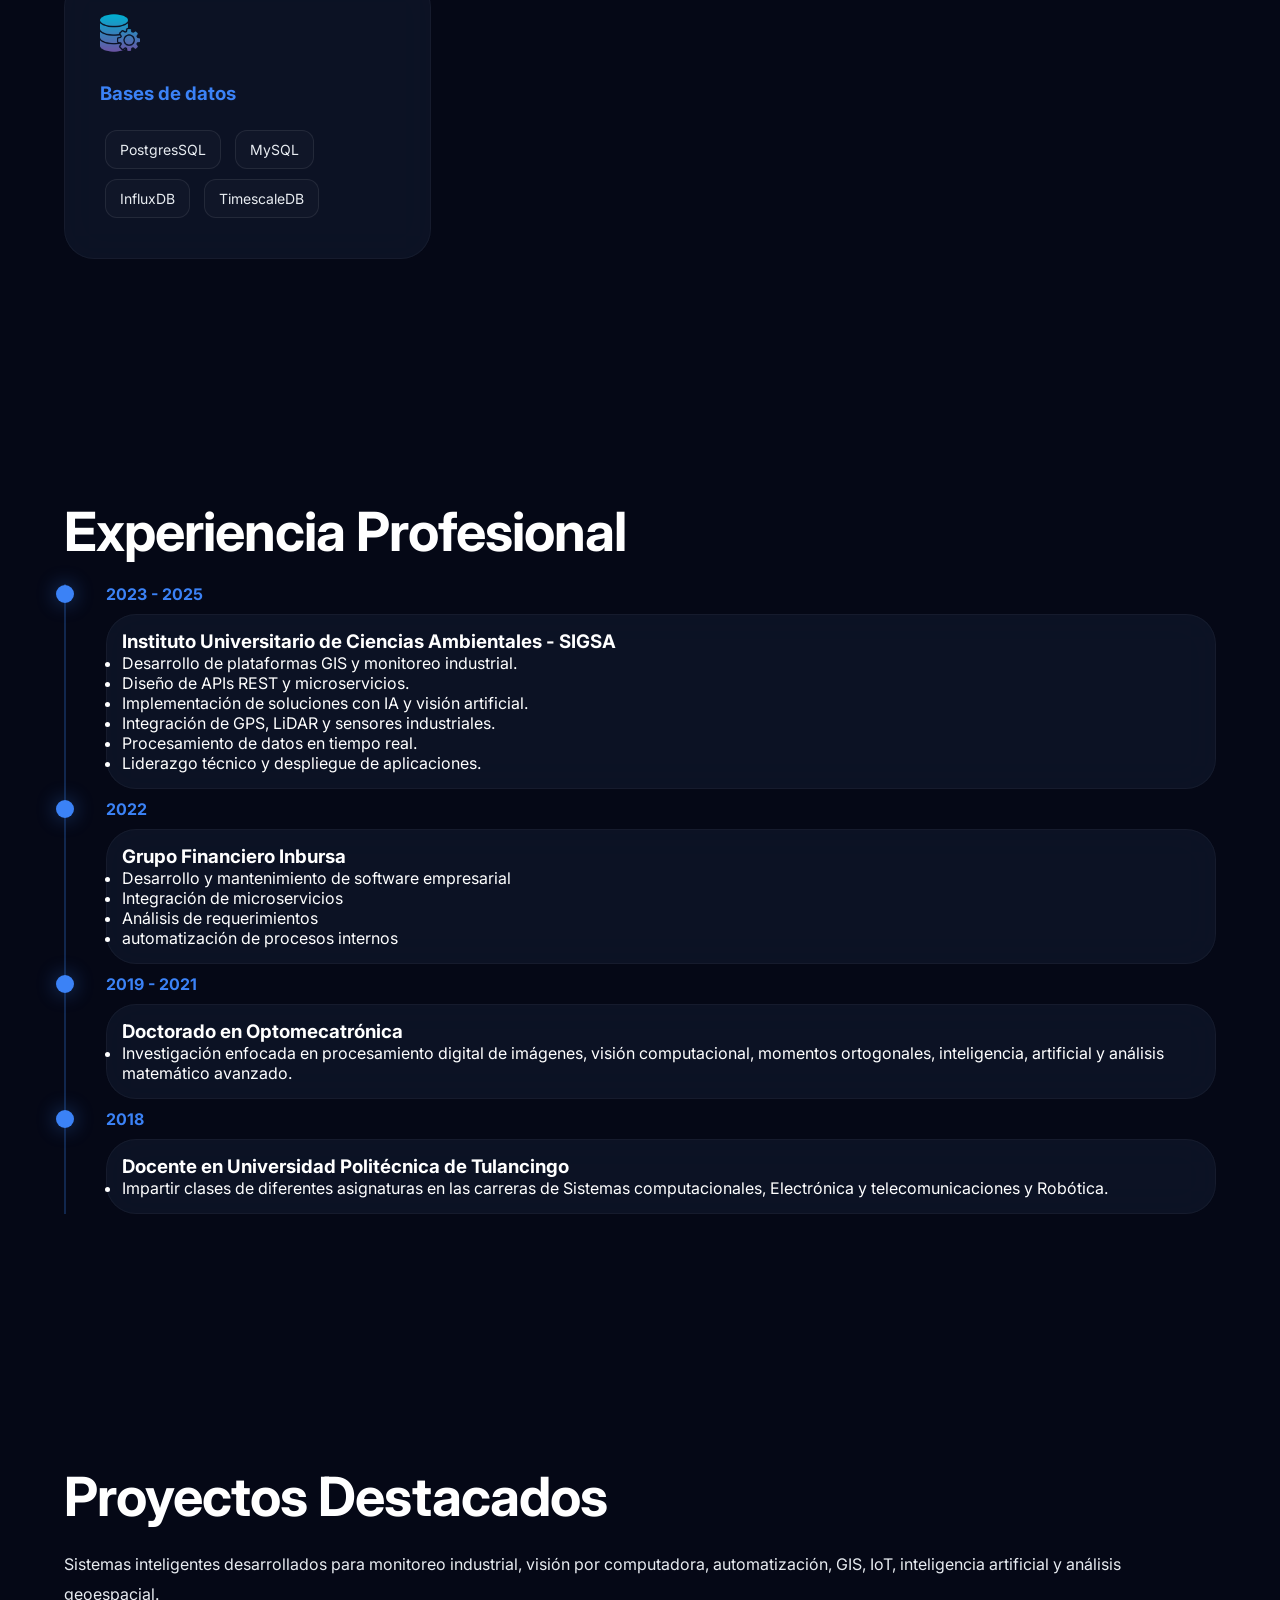
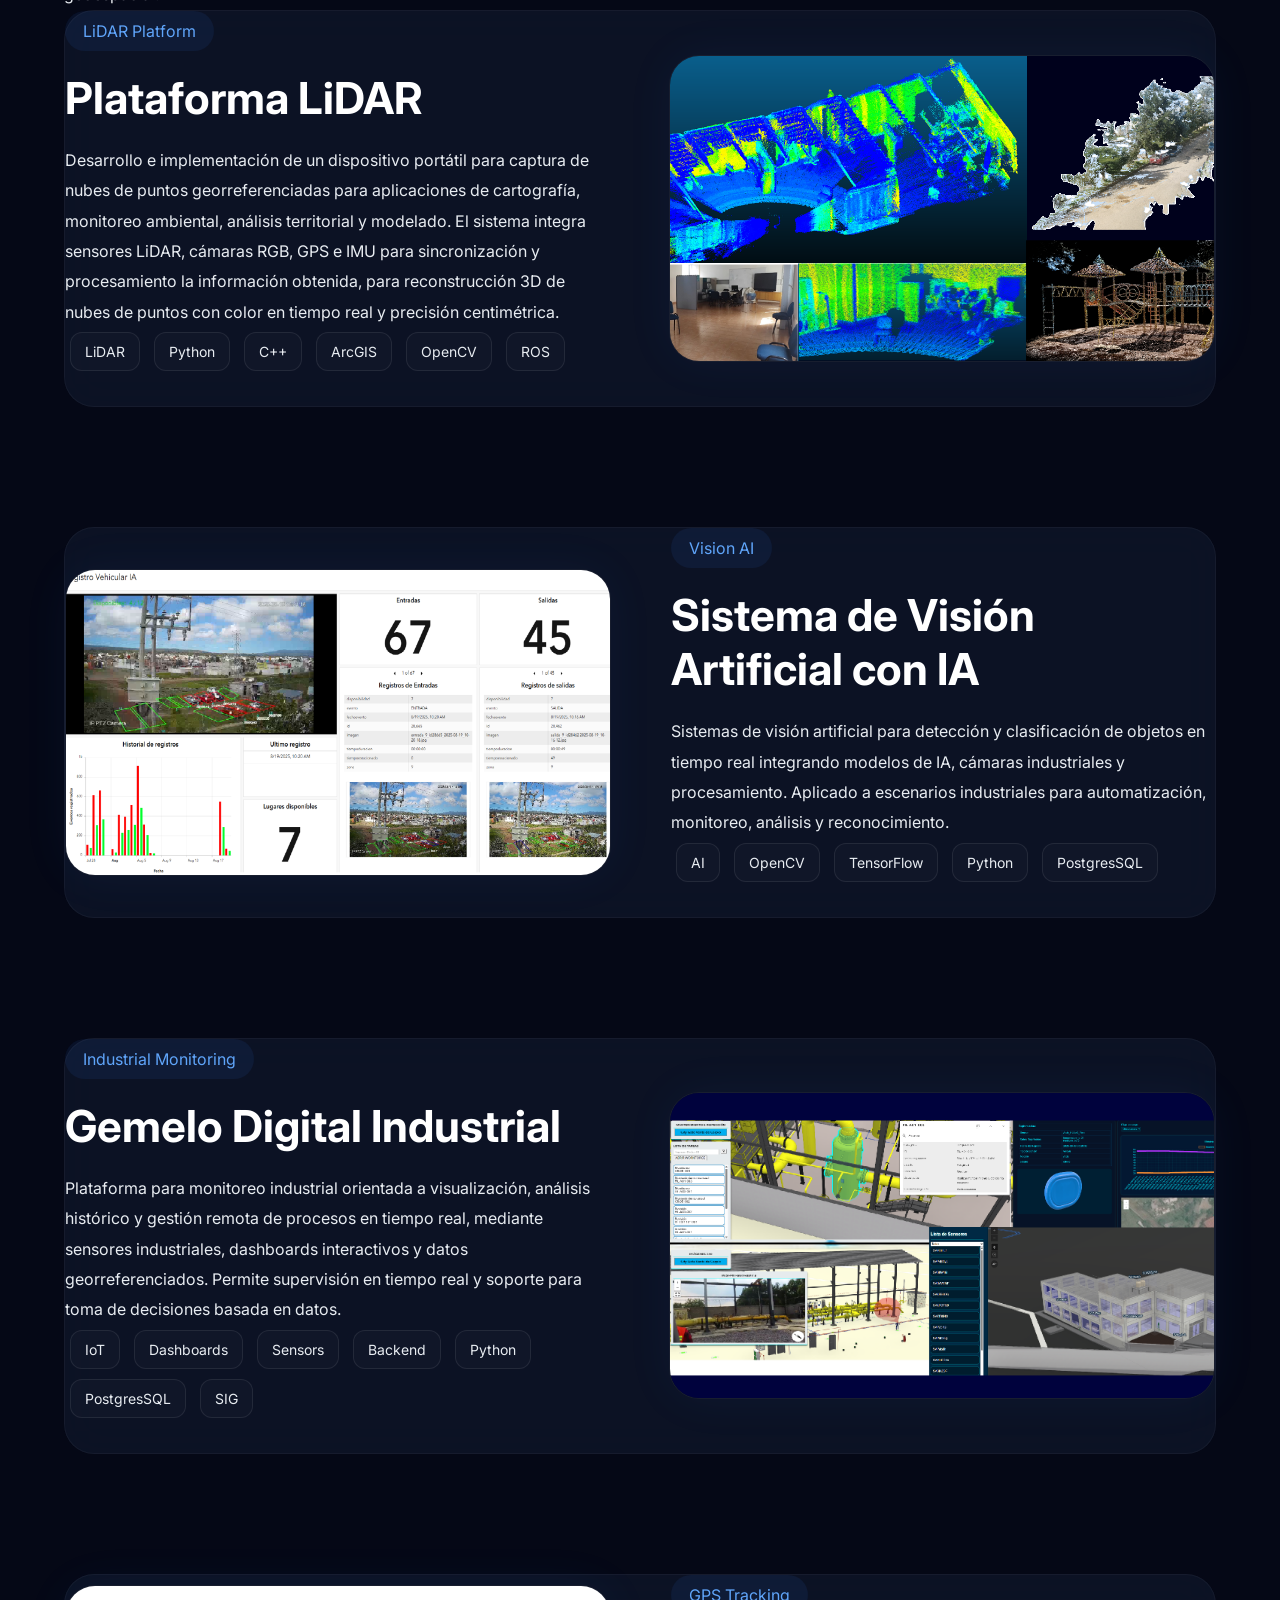
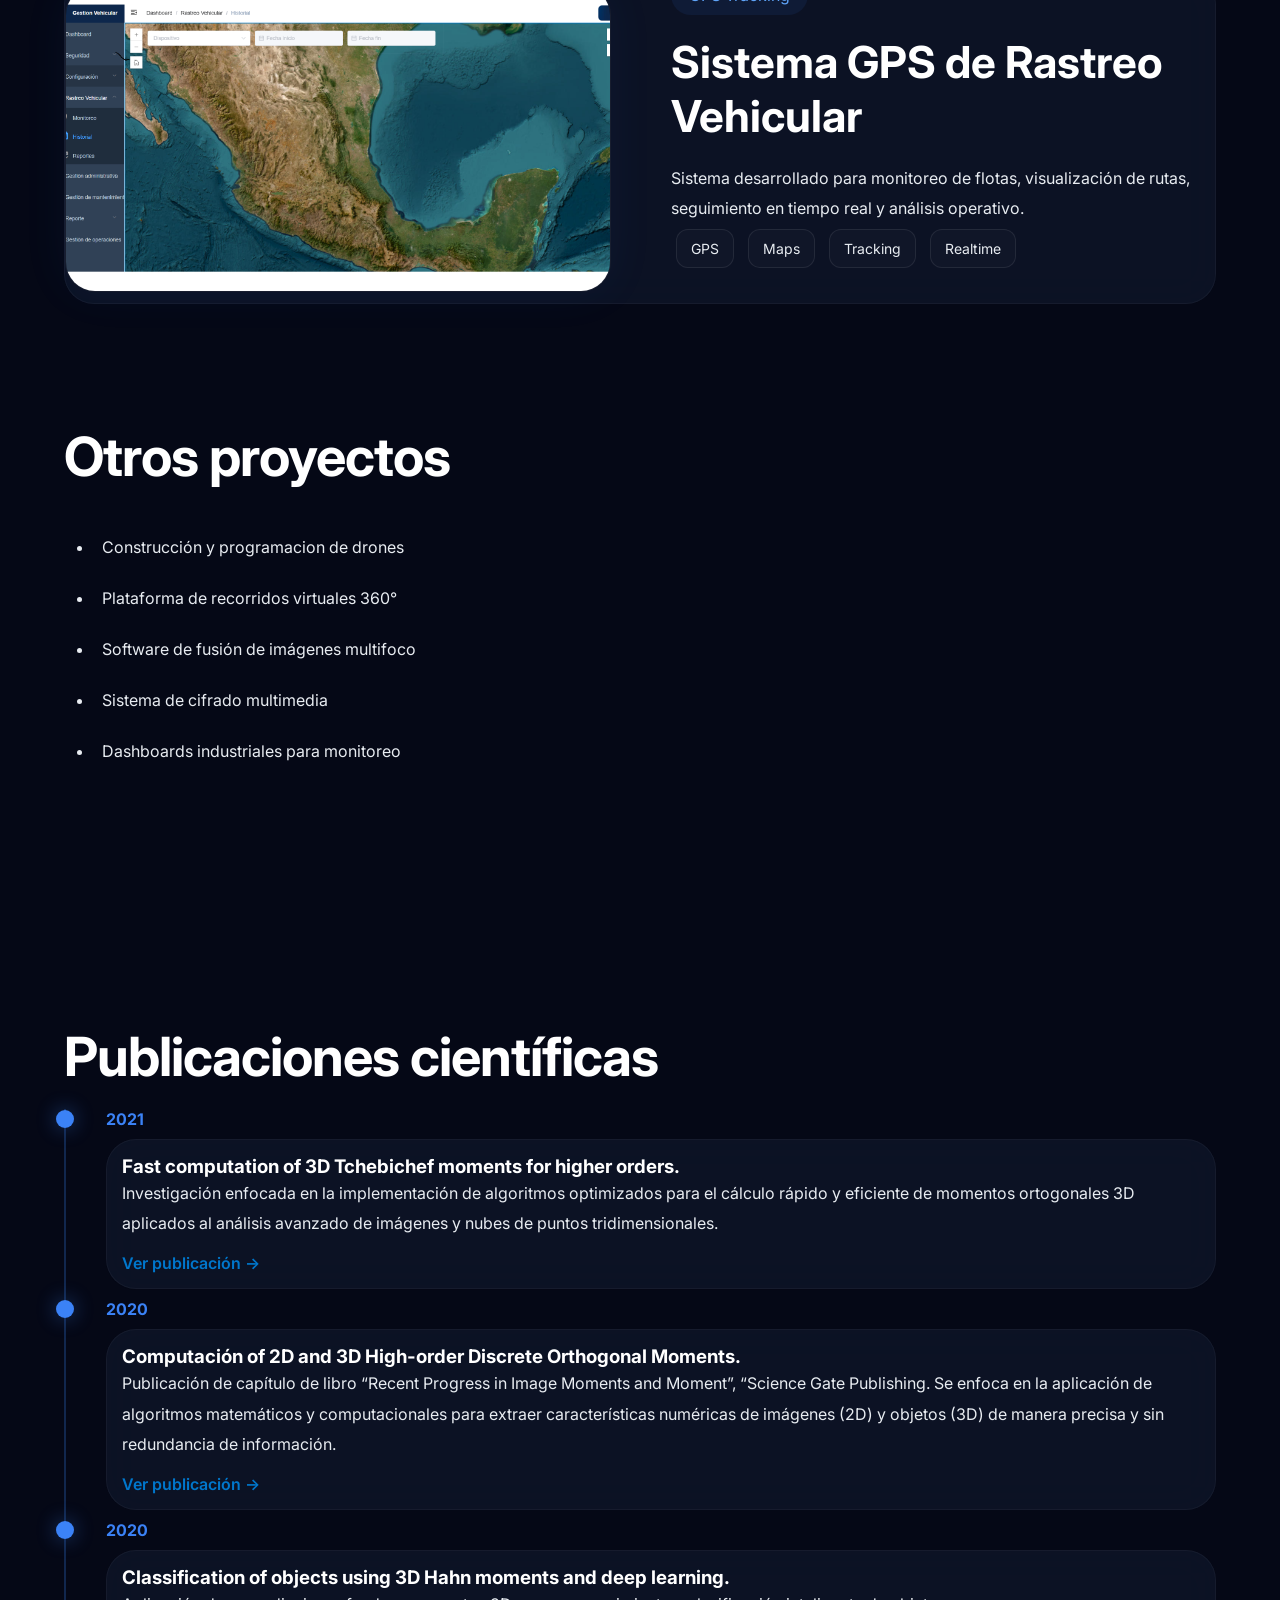
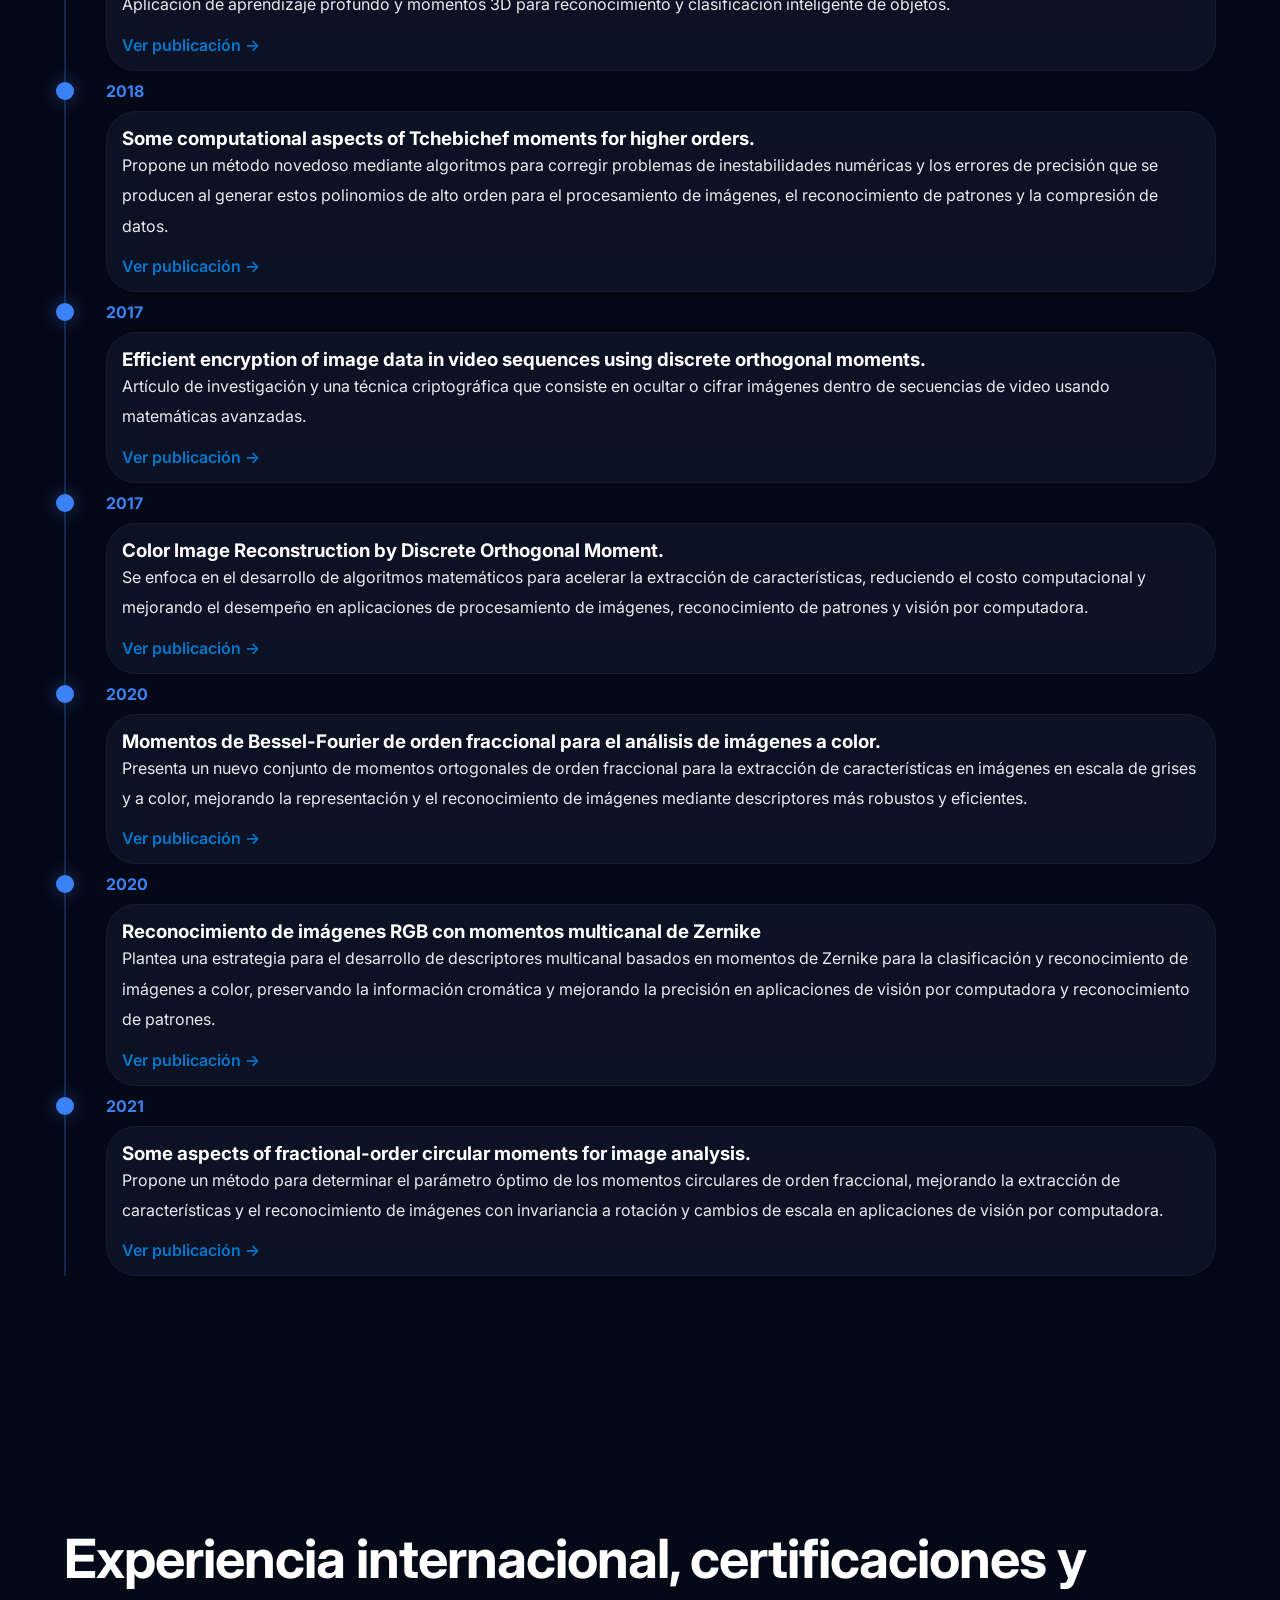
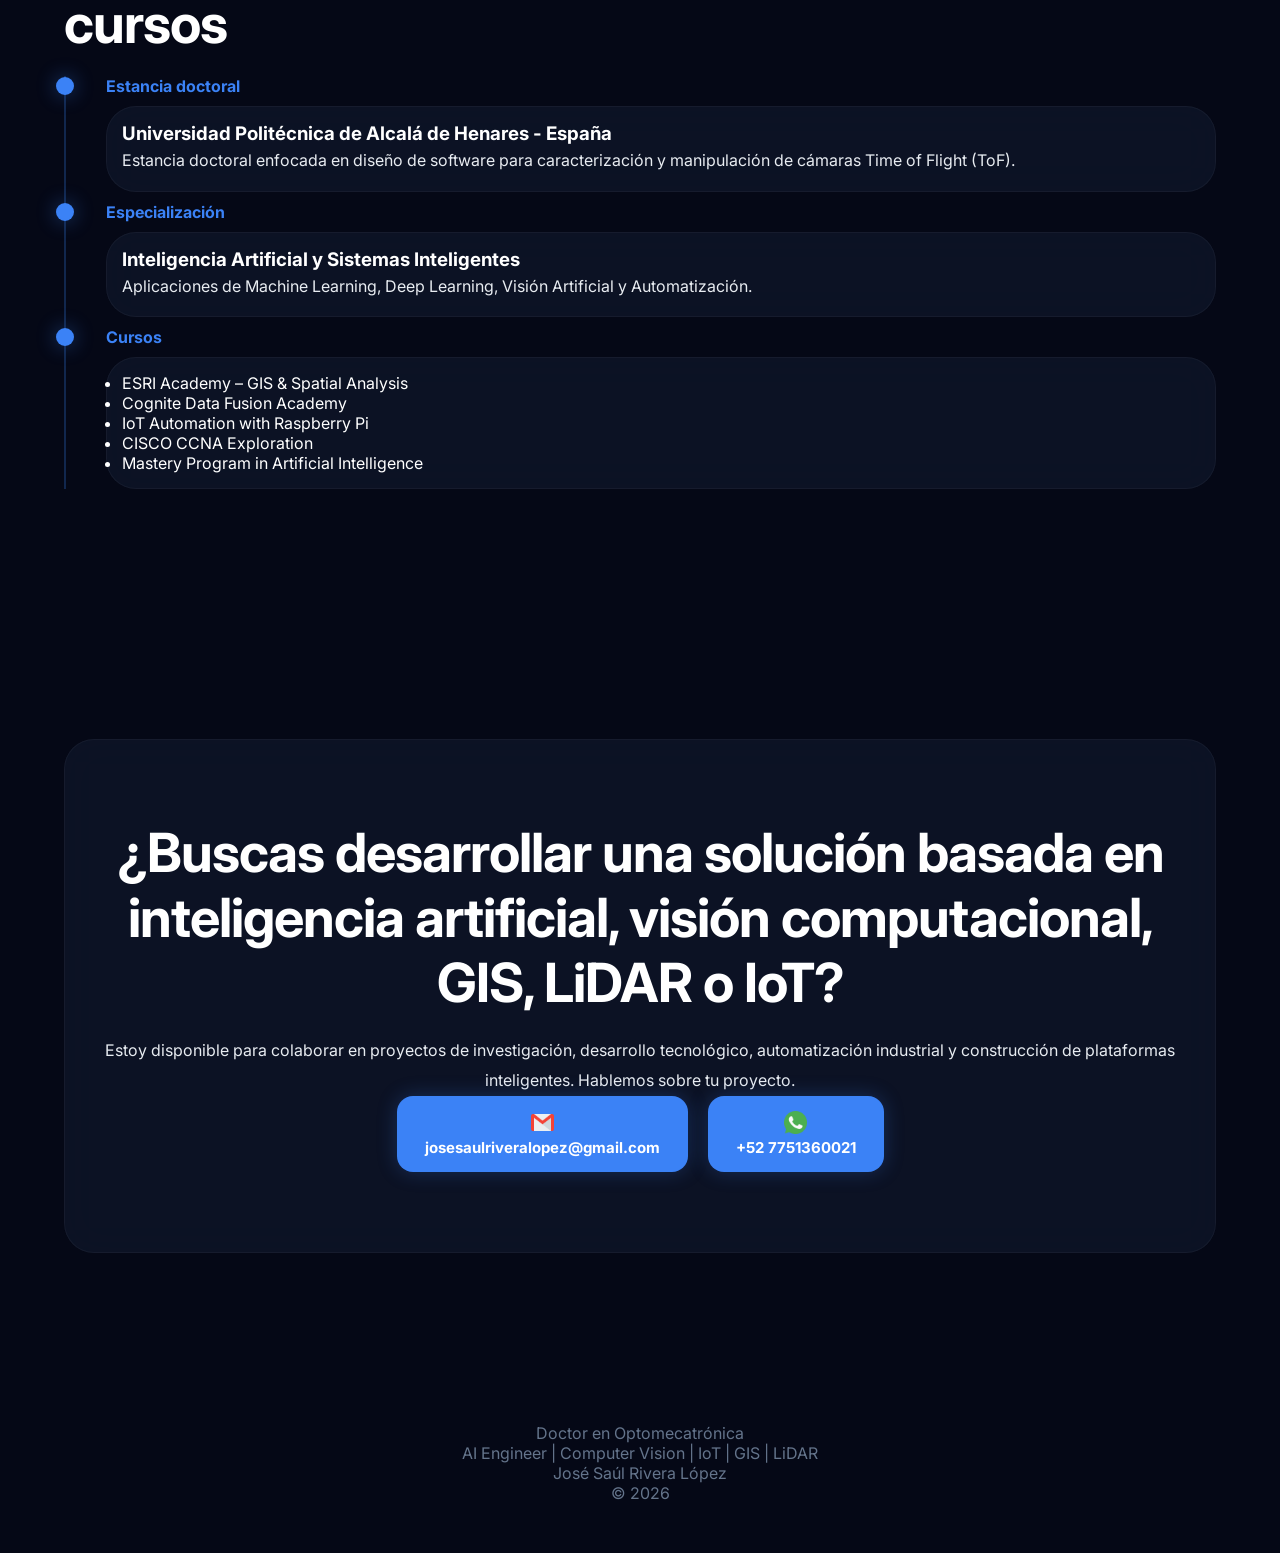
==== commit fa2e91ff: "Cambios para mejorar visualizacion en dispositivos moviles" ====
--- a/index.html
+++ b/index.html
@@ -5,7 +5,7 @@
 
   <meta charset="UTF-8">
 
-  <meta name="viewport" content="width=device-width, initial-scale=1.0">
+  <meta name="viewport" content="width=device-width, initial-scale=0.9">
 
   <meta name="description"
     content="Portafolio profesional de José Saúl Rivera López. Especialista en Inteligencia Artificial, Visión Computacional, IoT, GIS, LiDAR y desarrollo de software.">
@@ -78,7 +78,7 @@
       JSRL
     </div>
 
-    <ul class="nav-links">
+    <ul class="nav-links" id="nav-links">
 
       <li><a href="#start">Inicio</a></li>
 
@@ -104,6 +104,9 @@
 
     </ul>
 
+    <div class="menu-toggle" id="menu-toggle">
+        ☰
+    </div>
   </nav>
 
 
--- a/style.css
+++ b/style.css
@@ -15,10 +15,10 @@
   --text: #ffffff;
 
   --text-secondary: #e8ecf1;
-/* --text-secondary: #94a3b8; */
-  --border: rgba(59,130,246,0.18);
-
-} 
+  /* --text-secondary: #94a3b8; */
+  --border: rgba(59, 130, 246, 0.18);
+
+}
 
 /* :root{
   --primary:#00ffff;
@@ -65,8 +65,8 @@
   inset: 0;
 
   background:
-    linear-gradient(rgba(59,130,246,0.05) 1px, transparent 1px),
-    linear-gradient(90deg, rgba(59,130,246,0.05) 1px, transparent 1px);
+    linear-gradient(rgba(59, 130, 246, 0.05) 1px, transparent 1px),
+    linear-gradient(90deg, rgba(59, 130, 246, 0.05) 1px, transparent 1px);
 
   background-size: 60px 60px;
 
@@ -88,8 +88,8 @@
 
   background:
     radial-gradient(circle,
-    rgba(59,130,246,0.10),
-    transparent 65%);
+      rgba(59, 130, 246, 0.10),
+      transparent 65%);
 
   top: -400px;
   right: -300px;
@@ -112,8 +112,8 @@
 
   background:
     radial-gradient(circle,
-    rgba(59,130,246,0.14),
-    transparent 70%);
+      rgba(59, 130, 246, 0.14),
+      transparent 70%);
 
   top: -250px;
   left: 50%;
@@ -214,9 +214,9 @@
 
   backdrop-filter: blur(18px);
 
-  background: rgba(5,8,22,0.72);
-
-  border-bottom: 1px solid rgba(255,255,255,0.04);
+  background: rgba(5, 8, 22, 0.72);
+
+  border-bottom: 1px solid rgba(255, 255, 255, 0.04);
 
   z-index: 999;
 }
@@ -288,9 +288,9 @@
 
   border-radius: 999px;
 
-  background: rgba(59,130,246,0.08);
-
-  border: 1px solid rgba(59,130,246,0.15);
+  background: rgba(59, 130, 246, 0.08);
+
+  border: 1px solid rgba(59, 130, 246, 0.15);
 
   color: var(--primary-light);
 
@@ -370,7 +370,7 @@
   font-weight: 600;
 
   box-shadow:
-    0 0 20px rgba(59,130,246,0.25);
+    0 0 20px rgba(59, 130, 246, 0.25);
 }
 
 .btn-primary:hover {
@@ -382,11 +382,11 @@
 
 .btn-secondary {
 
-  border: 1px solid rgba(255,255,255,0.08);
+  border: 1px solid rgba(255, 255, 255, 0.08);
 
   color: white;
 
-  background: rgba(255,255,255,0.02);
+  background: rgba(255, 255, 255, 0.02);
 }
 
 .btn-secondary:hover {
@@ -407,7 +407,7 @@
 
   background: var(--card);
 
-  border: 1px solid rgba(255,255,255,0.04);
+  border: 1px solid rgba(255, 255, 255, 0.04);
 
   border-radius: 30px;
 
@@ -421,8 +421,9 @@
   padding: 40px;
 
   box-shadow:
-    0 0 50px rgba(59,130,246,0.08);
-}
+    0 0 50px rgba(59, 130, 246, 0.08);
+}
+
 .featured-project:hover,
 .skill-card:hover,
 .timeline-content:hover,
@@ -431,7 +432,7 @@
 
   transform: translateY(-5px);
 
-  border-color: rgba(59,130,246,0.25);
+  border-color: rgba(59, 130, 246, 0.25);
 }
 
 
@@ -473,9 +474,9 @@
 .stat-box,
 .dashboard-card {
 
-  background: rgba(0,0,0,0.18);
-
-  border: 1px solid rgba(255,255,255,0.04);
+  background: rgba(0, 0, 0, 0.18);
+
+  border: 1px solid rgba(255, 255, 255, 0.04);
 
   border-radius: 24px;
 
@@ -568,7 +569,7 @@
 
   border-radius: 12px;
 
-  border: 1px solid rgba(255,255,255,0.08);
+  border: 1px solid rgba(255, 255, 255, 0.08);
 
   margin: 5px;
 
@@ -576,7 +577,7 @@
 
   color: var(--text-secondary);
 
-  background: rgba(255,255,255,0.02);
+  background: rgba(255, 255, 255, 0.02);
 }
 
 
@@ -586,7 +587,7 @@
 
 .timeline {
 
-  border-left: 2px solid rgba(59,130,246,0.25);
+  border-left: 2px solid rgba(59, 130, 246, 0.25);
 
   padding-left: 40px;
 }
@@ -615,7 +616,7 @@
   top: 1px;
 
   box-shadow:
-    0 0 20px rgba(59,130,246,0.45);
+    0 0 20px rgba(59, 130, 246, 0.45);
 }
 
 .timeline-date {
@@ -649,9 +650,9 @@
 
   flex-wrap: wrap;
 
-   background: var(--card);
-
-  border: 1px solid rgba(255,255,255,0.04);
+  background: var(--card);
+
+  border: 1px solid rgba(255, 255, 255, 0.04);
 
   border-radius: 30px;
 
@@ -680,10 +681,10 @@
 
   border-radius: 30px;
 
-  border: 1px solid rgba(255,255,255,0.05);
+  border: 1px solid rgba(255, 255, 255, 0.05);
 
   box-shadow:
-    0 0 50px rgba(59,130,246,0.06);
+    0 0 50px rgba(59, 130, 246, 0.06);
 }
 
 .project-badge {
@@ -696,7 +697,7 @@
 
   border-radius: 999px;
 
-  background: rgba(59,130,246,0.08);
+  background: rgba(59, 130, 246, 0.08);
 
   color: var(--primary-light);
 }
@@ -719,40 +720,42 @@
   flex-wrap: wrap;
 }
 
-.project-content{
-    display:none;
-}
-
-.project-content.active{
-    display:flex;   /* porque featured-project seguramente usa flex */
-}
-
-.project-list li{
-    cursor:pointer;
-    padding:8px;
-    transition:.3s;
-}
-
-.project-list li:hover{
-    color:#22565d;
-}
-
-.project-list li.selected{
-    color:#00bcd4;
-    font-weight:bold;
-}
-
-.publication-link{
-    display:inline-block;
-    margin-top:15px;
-    color:#0077cc;
-    font-weight:600;
-    text-decoration:none;
-}
-
-.publication-link:hover{
-    text-decoration:underline;
-}
+.project-content {
+  display: none;
+}
+
+.project-content.active {
+  display: flex;
+  /* porque featured-project seguramente usa flex */
+}
+
+.project-list li {
+  cursor: pointer;
+  padding: 8px;
+  transition: .3s;
+}
+
+.project-list li:hover {
+  color: #22565d;
+}
+
+.project-list li.selected {
+  color: #00bcd4;
+  font-weight: bold;
+}
+
+.publication-link {
+  display: inline-block;
+  margin-top: 15px;
+  color: #0077cc;
+  font-weight: 600;
+  text-decoration: none;
+}
+
+.publication-link:hover {
+  text-decoration: underline;
+}
+
 /* ========================= */
 /* DASHBOARD */
 /* ========================= */
@@ -827,9 +830,9 @@
 
   backdrop-filter: blur(10px);
 
-  background: rgba(15,23,42,0.72);
-
-  border: 1px solid rgba(255,255,255,0.05);
+  background: rgba(15, 23, 42, 0.72);
+
+  border: 1px solid rgba(255, 255, 255, 0.05);
 
   transition: 0.3s ease;
 }
@@ -840,15 +843,15 @@
 
   transform: translateY(-4px);
 
-  border-color: rgba(59,130,246,0.35);
+  border-color: rgba(59, 130, 246, 0.35);
 
   box-shadow:
-    0 0 20px rgba(59,130,246,0.18);
+    0 0 20px rgba(59, 130, 246, 0.18);
 }
 
 .theme-toggle {
 
-  top: 20px;
+  top: 70px;
 
   color: white;
 
@@ -857,7 +860,7 @@
 
 .whatsapp-button {
 
-  top: 90px;
+  top: 140px;
 }
 
 .whatsapp-button img {
@@ -867,7 +870,7 @@
 
 .cv-button {
 
-  top: 160px;
+  top: 210px;
 }
 
 .cv-button img {
@@ -882,13 +885,13 @@
 
   --bg: #f4f7fb;
 
-  --card: rgba(255,255,255,0.90);
+  --card: rgba(255, 255, 255, 0.90);
 
   --text: #111827;
 
   --text-secondary: #4b5563;
 
-  --border: rgba(59,130,246,0.18);
+  --border: rgba(59, 130, 246, 0.18);
 
   background: var(--bg);
 
@@ -902,15 +905,149 @@
 /* ========================= */
 /* RESPONSIVE */
 /* ========================= */
+.menu-toggle {
+
+  display: none;
+
+  font-size: 32px;
+
+  cursor: pointer;
+
+  color: white;
+
+  transition: .3s;
+
+}
+
+
 
 @media(max-width: 768px) {
 
+  header {
+
+    flex-direction: column;
+
+    justify-content: center;
+
+    text-align: center;
+
+
+    gap: 60px;
+
+  }
+
+  .theme-toggle,
+  .whatsapp-button,
+  .cv-button {
+
+    right: 10px;
+
+    width: 48px;
+
+    height: 48px;
+
+  }
+
+  .menu-toggle {
+
+    display: block;
+
+  }
+
   .nav-links {
-    display: none;
+
+    position: fixed;
+
+    top: 0;
+
+    right: -100%;
+
+    width: 260px;
+
+    height: 100vh;
+
+    display: flex;
+
+    flex-direction: column;
+
+    justify-content: center;
+
+    align-items: center;
+
+    gap: 35px;
+
+    background: rgba(5, 8, 22, .98);
+
+    backdrop-filter: blur(18px);
+
+    transition: .4s;
+
+    z-index: 999;
+
+  }
+
+  .nav-links.active {
+
+    right: 0;
+
+  }
+
+  .nav-links li {
+
+    list-style: none;
+
+  }
+
+  .nav-links a {
+
+    font-size: 22px;
+
+    /* Animación */
+    opacity: 0;
+
+    transform: translateX(30px);
+
+    transition: .4s;
+
+  }
+
+  .nav-links.active a {
+
+    opacity: 1;
+
+    transform: translateX(0);
+
+  }
+
+
+  .theme-toggle {
+
+    top: 150px;
+
+  }
+
+  .whatsapp-button {
+
+    top: 205px;
+
+  }
+
+  .cv-button {
+
+    top: 260px;
+
   }
 
   h1 {
-    font-size: 52px;
+
+    font-size: 44px;
+
+    line-height: 1.1;
+
+    letter-spacing: -1px;
+
+    word-break: break-word;
+
   }
 
   .section-title {
@@ -921,70 +1058,116 @@
     gap: 40px;
   }
 
-}
-
-.about-container{
-
-  display:flex;
-
-  align-items:center;
-
-  gap:60px;
-
-  margin-top:40px;
-
-  flex-wrap:wrap;
-
-}
-
-.about-image{
-
-  flex:1;
-
-
-  text-align:center;
-
-}
-
-.about-image img{
+  .description {
+
+    width: 90%;
+    font-size: 15px;
+
+    line-height: 1.7;
+
+  }
+
+  .container {
+
+    width: 90%;
+
+  }
+
+  .dashboard-card {
+
+    padding: 20px;
+
+  }
+
+  .dashboard-grid {
+
+    grid-template-columns: 1fr;
+
+  }
+
+  .logo {
+
+    font-size: 18px;
+
+  }
+
+  .badge{
+
+    width:80%;
+
+    padding:12px;
+
+    font-size:15px;
+
+    text-align:center;
+
+    white-space:normal;
+
+}
+}
+
+.about-container {
+
+  display: flex;
+
+  align-items: center;
+
+  gap: 60px;
+
+  margin-top: 40px;
+
+  flex-wrap: wrap;
+
+}
+
+.about-image {
+
+  flex: 1;
+
+
+  text-align: center;
+
+}
+
+.about-image img {
 
   width: 245px;
   height: 265px;
 
-  border-radius:50%;
-
-  border:2px solid var(--primary);
+  border-radius: 50%;
+
+  border: 2px solid var(--primary);
 
   box-shadow:
-    0 0 40px rgba(59,130,246,.25);
-
-}
-
-.about-content{
-
-  flex:2;
-
-  min-width:320px;
-
-}
-
-.about-content h3{
-
-  color:var(--primary);
-
-  margin-bottom:20px;
-
-  font-size:32px;
-
-}
-
-.about-content p{
-
-  line-height:1.9;
-
-  color:var(--text-secondary);
-
-  margin-bottom:20px;
+    0 0 40px rgba(59, 130, 246, .25);
+
+}
+
+.about-content {
+
+  flex: 2;
+
+  min-width: 320px;
+
+}
+
+.about-content h3 {
+
+  color: var(--primary);
+
+  margin-bottom: 20px;
+
+  font-size: 32px;
+
+}
+
+.about-content p {
+
+  line-height: 1.9;
+
+  color: var(--text-secondary);
+
+  margin-bottom: 20px;
 
 }
 
@@ -1013,24 +1196,23 @@
 
 }
 
-.btn-primaryC{
-    display:flex;
-    align-items:center;
-    justify-content:center;
-    gap:10px;
-
-    padding:14px 22px;
-    border-radius:12px;
-
-    background:var(--primary);
-    color:white;
-    font-weight:600;
-
-    transition:.3s;
-}
-
-.btn-primaryC:hover{
-    transform:translateY(-4px);
-    background:var(--primary-light);
-}
-
+.btn-primaryC {
+  display: flex;
+  align-items: center;
+  justify-content: center;
+  gap: 10px;
+
+  padding: 14px 22px;
+  border-radius: 12px;
+
+  background: var(--primary);
+  color: white;
+  font-weight: 600;
+
+  transition: .3s;
+}
+
+.btn-primaryC:hover {
+  transform: translateY(-4px);
+  background: var(--primary-light);
+}
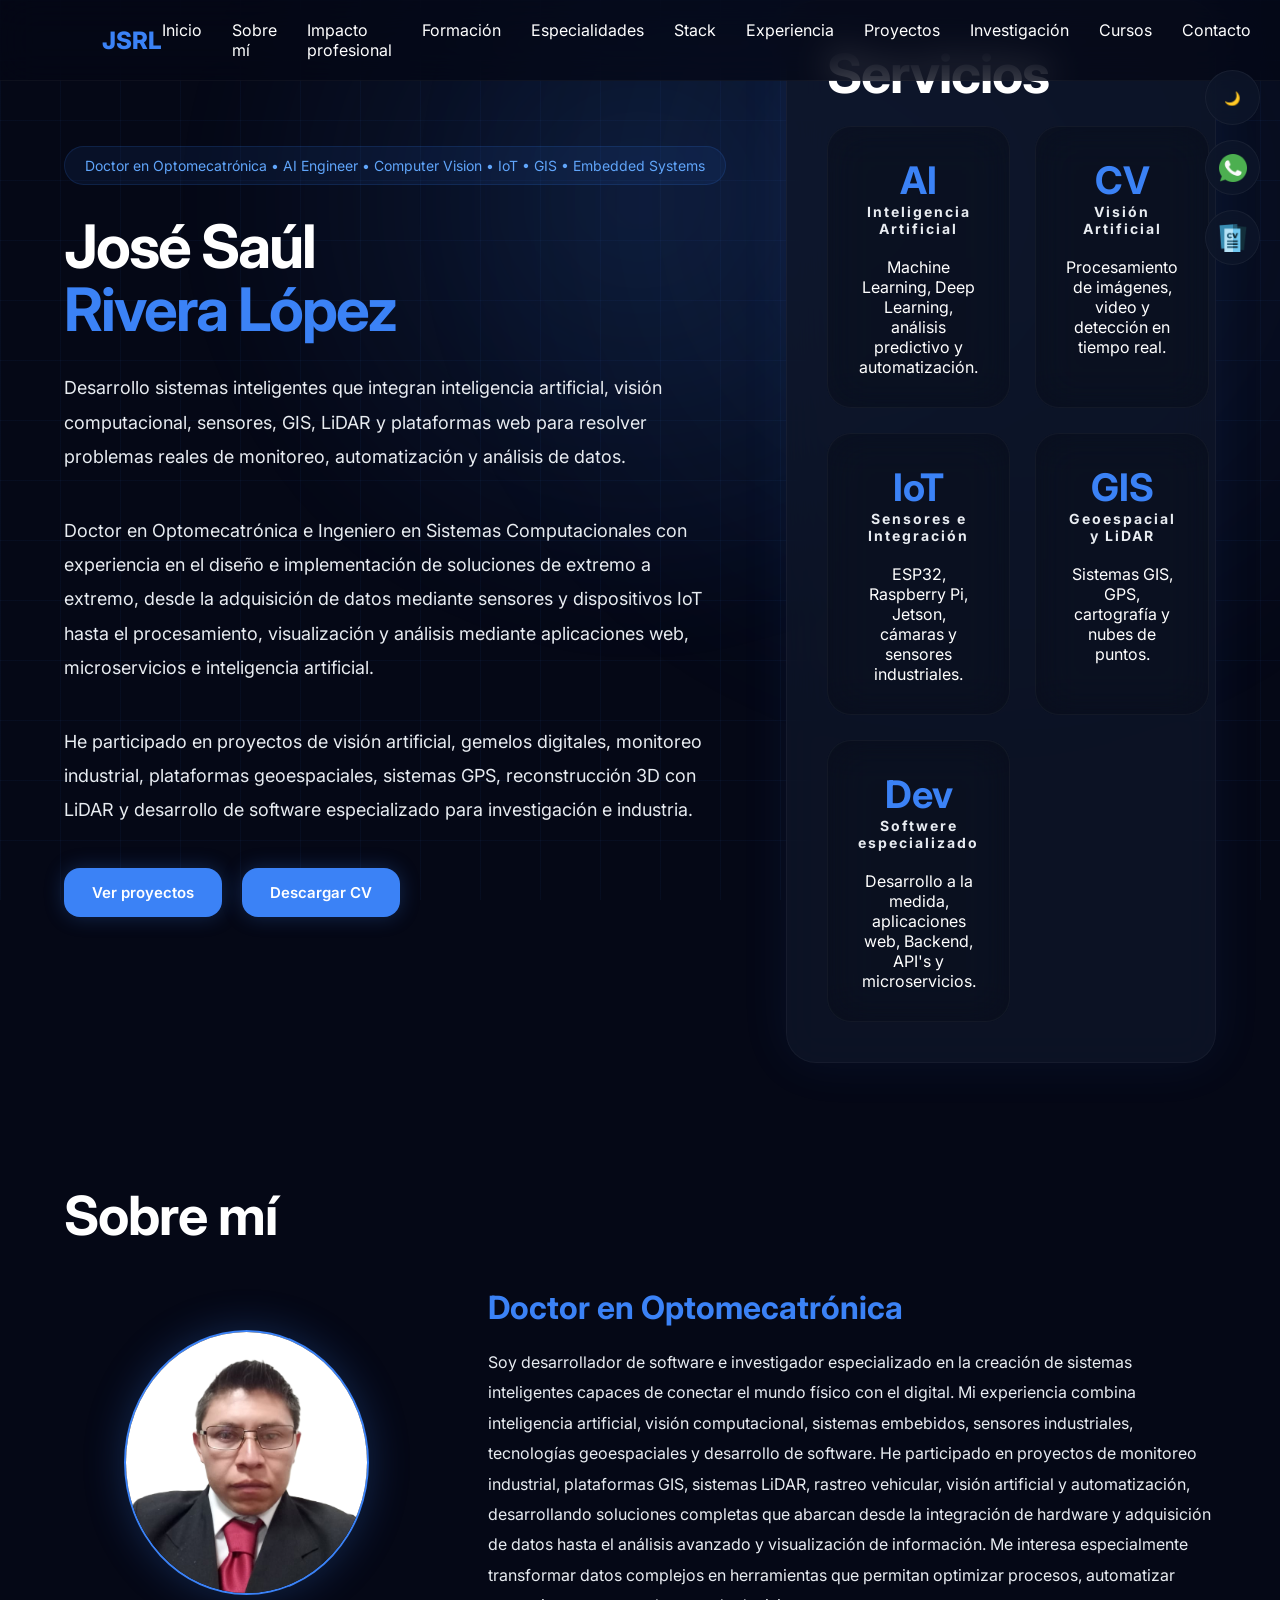
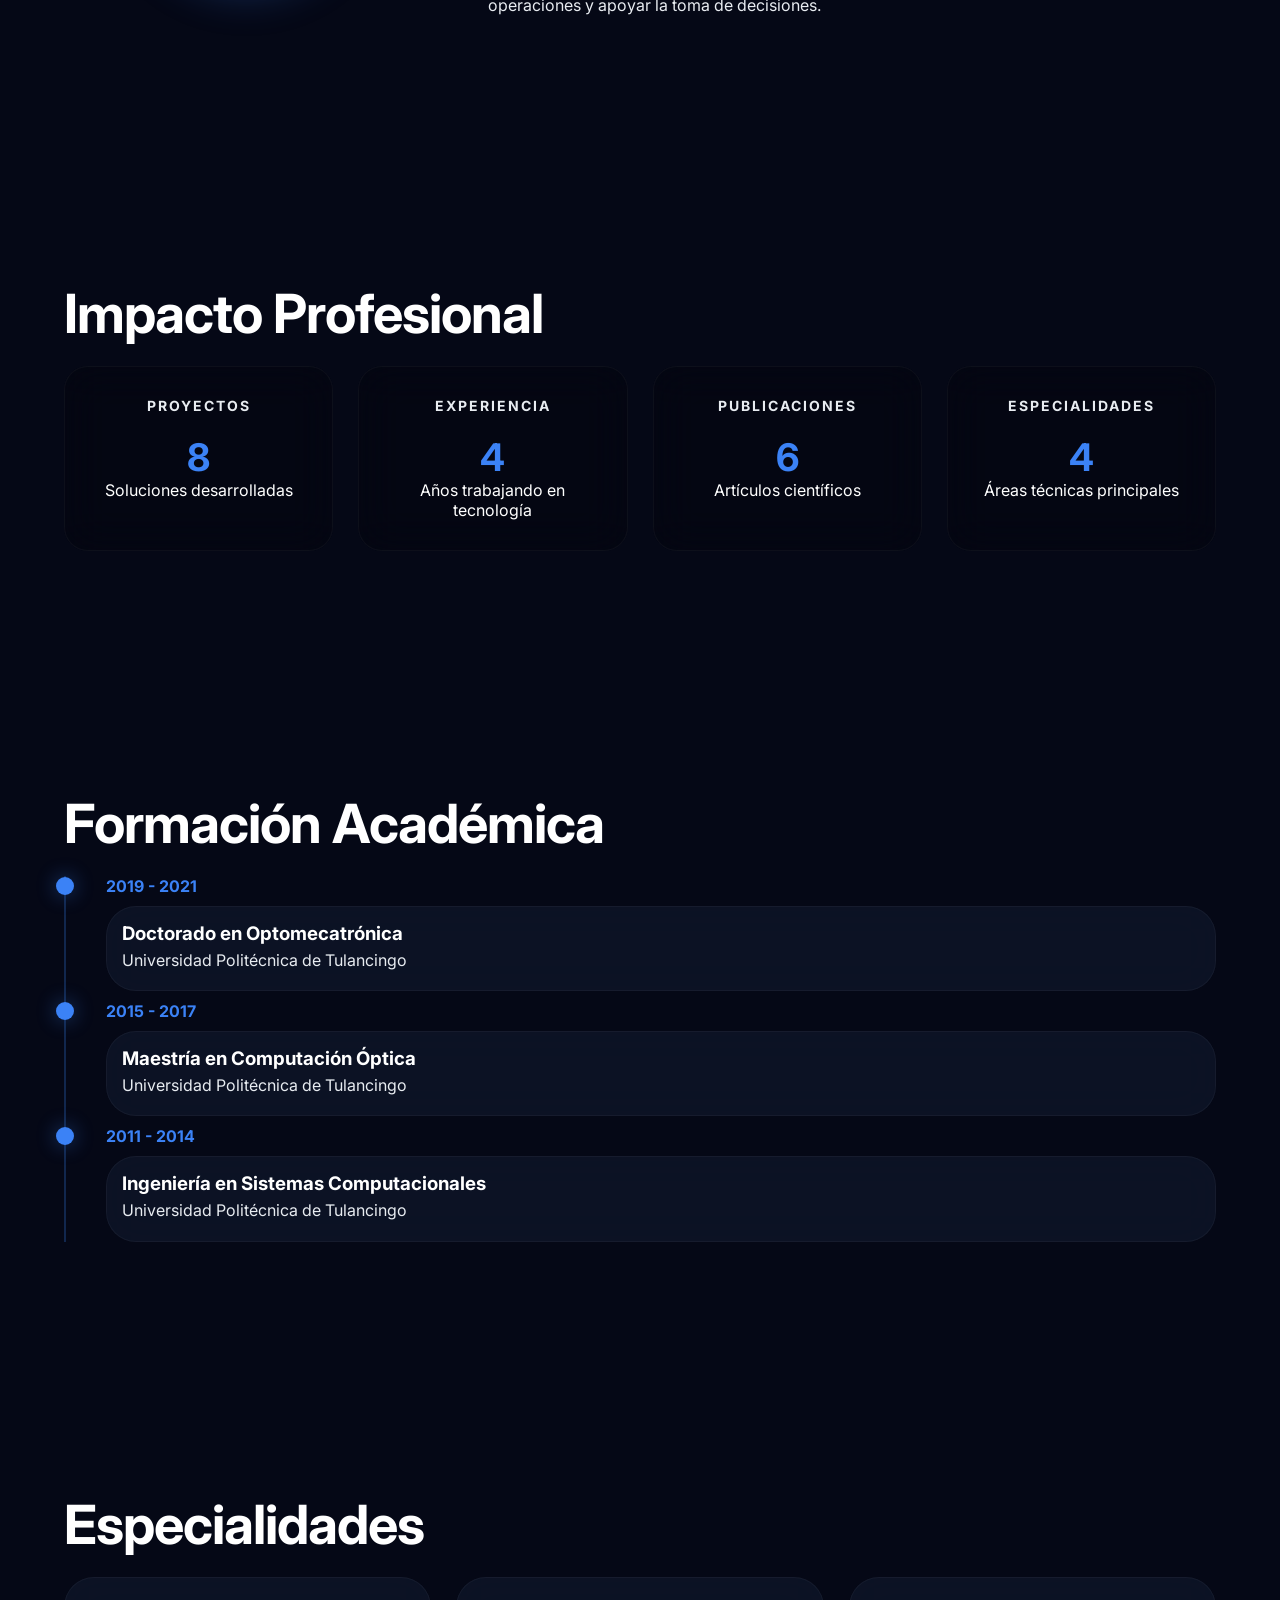
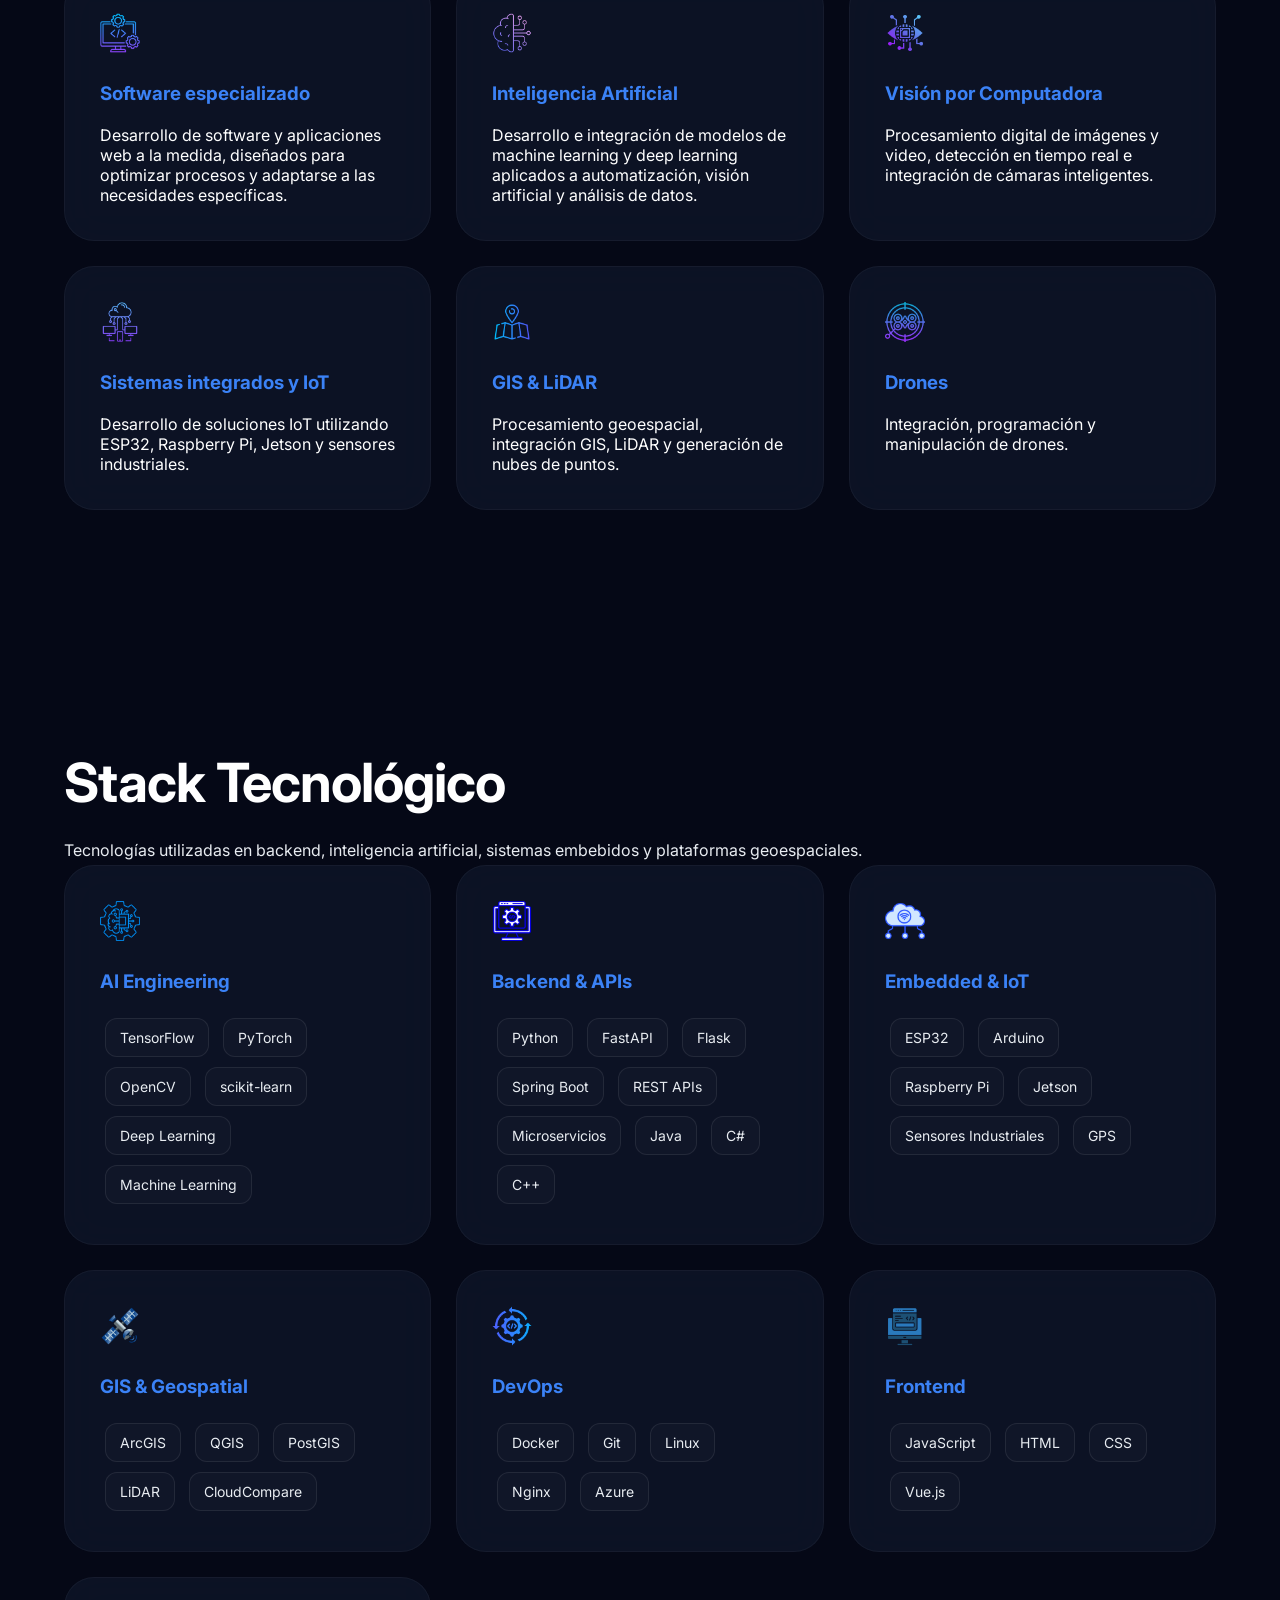
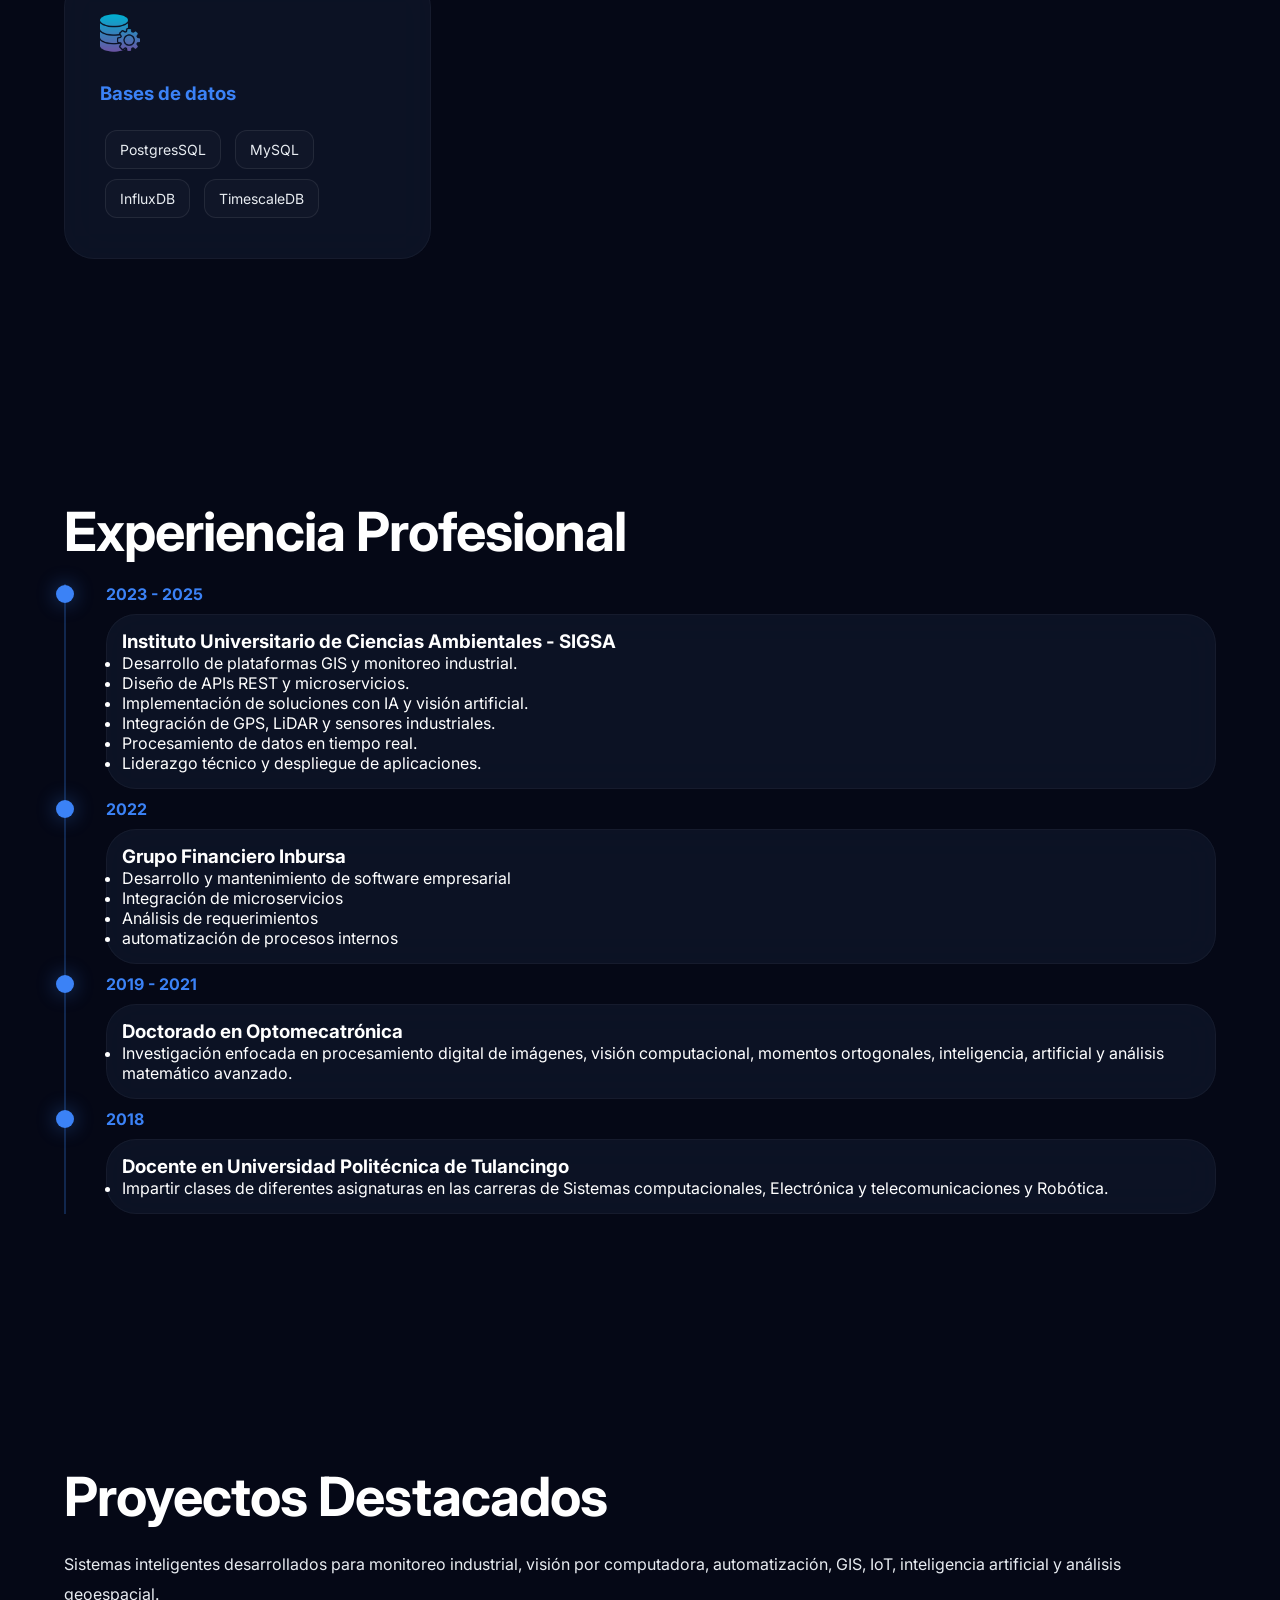
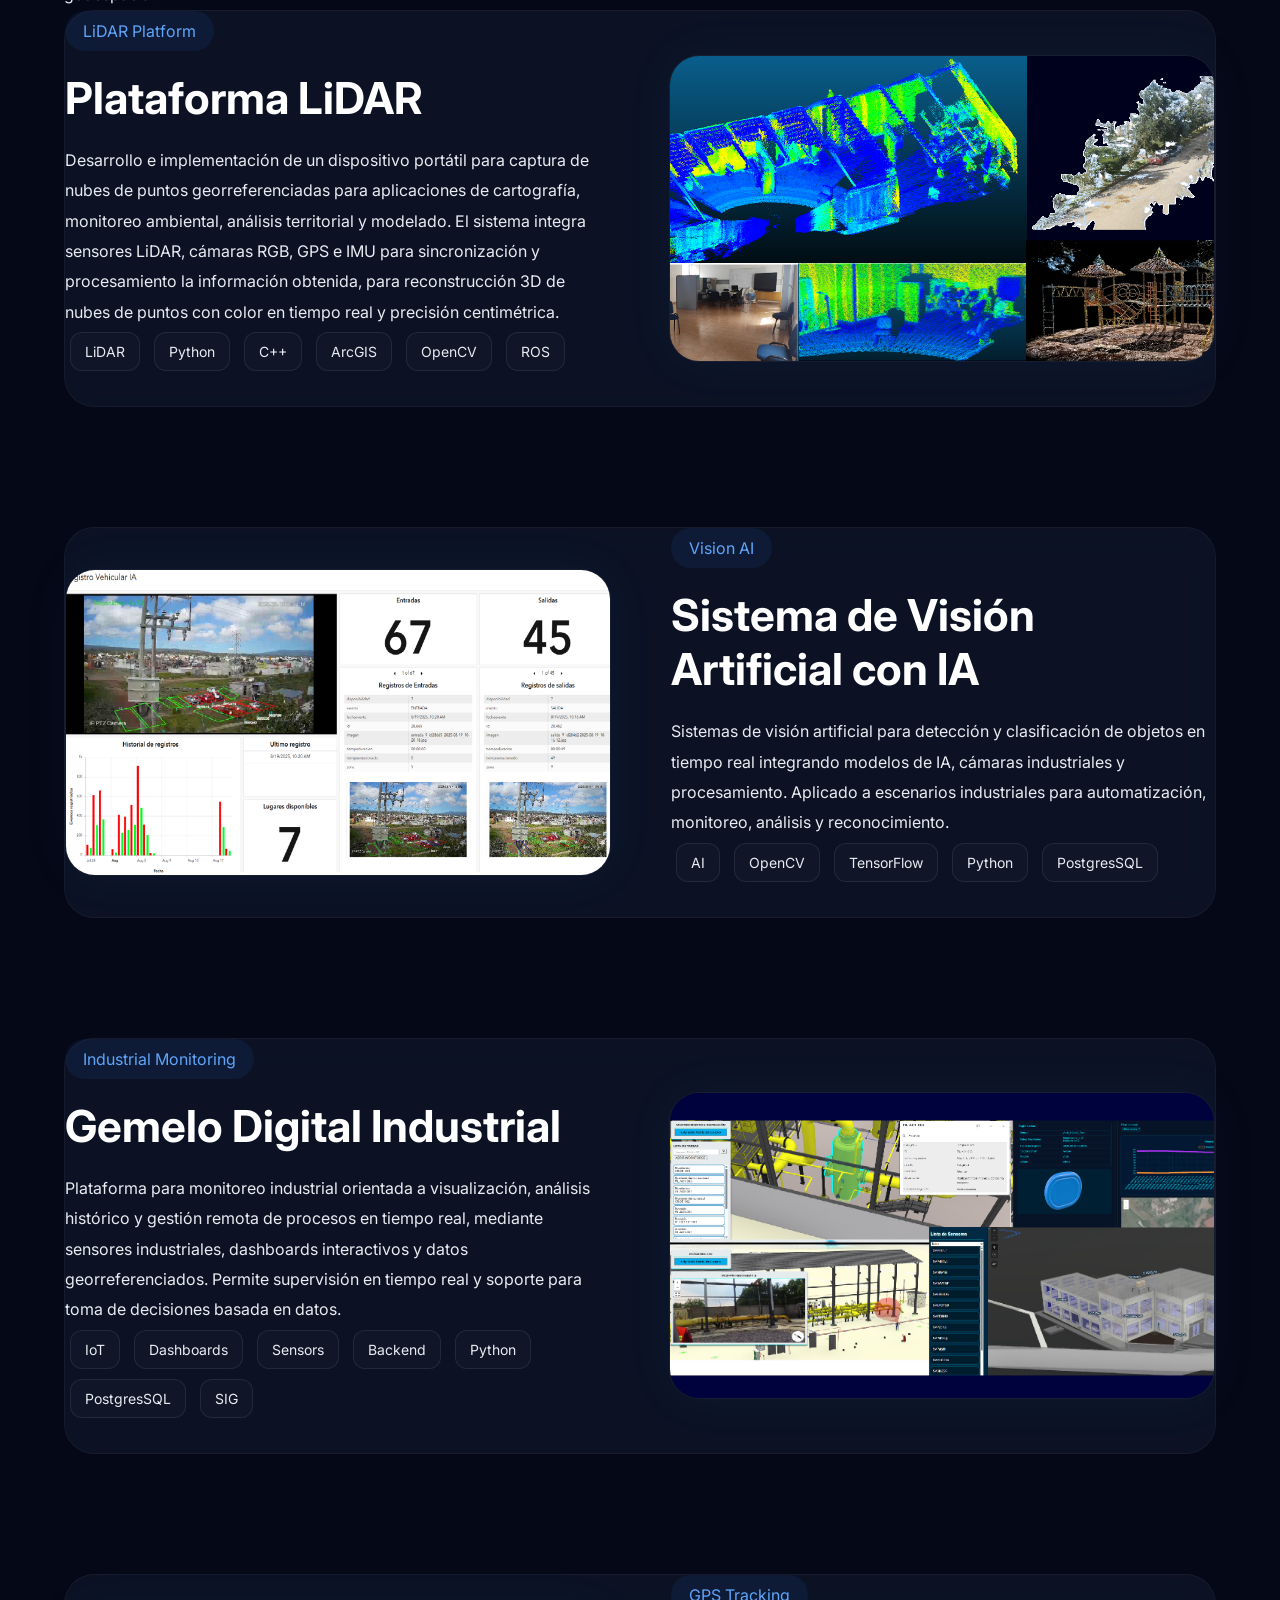
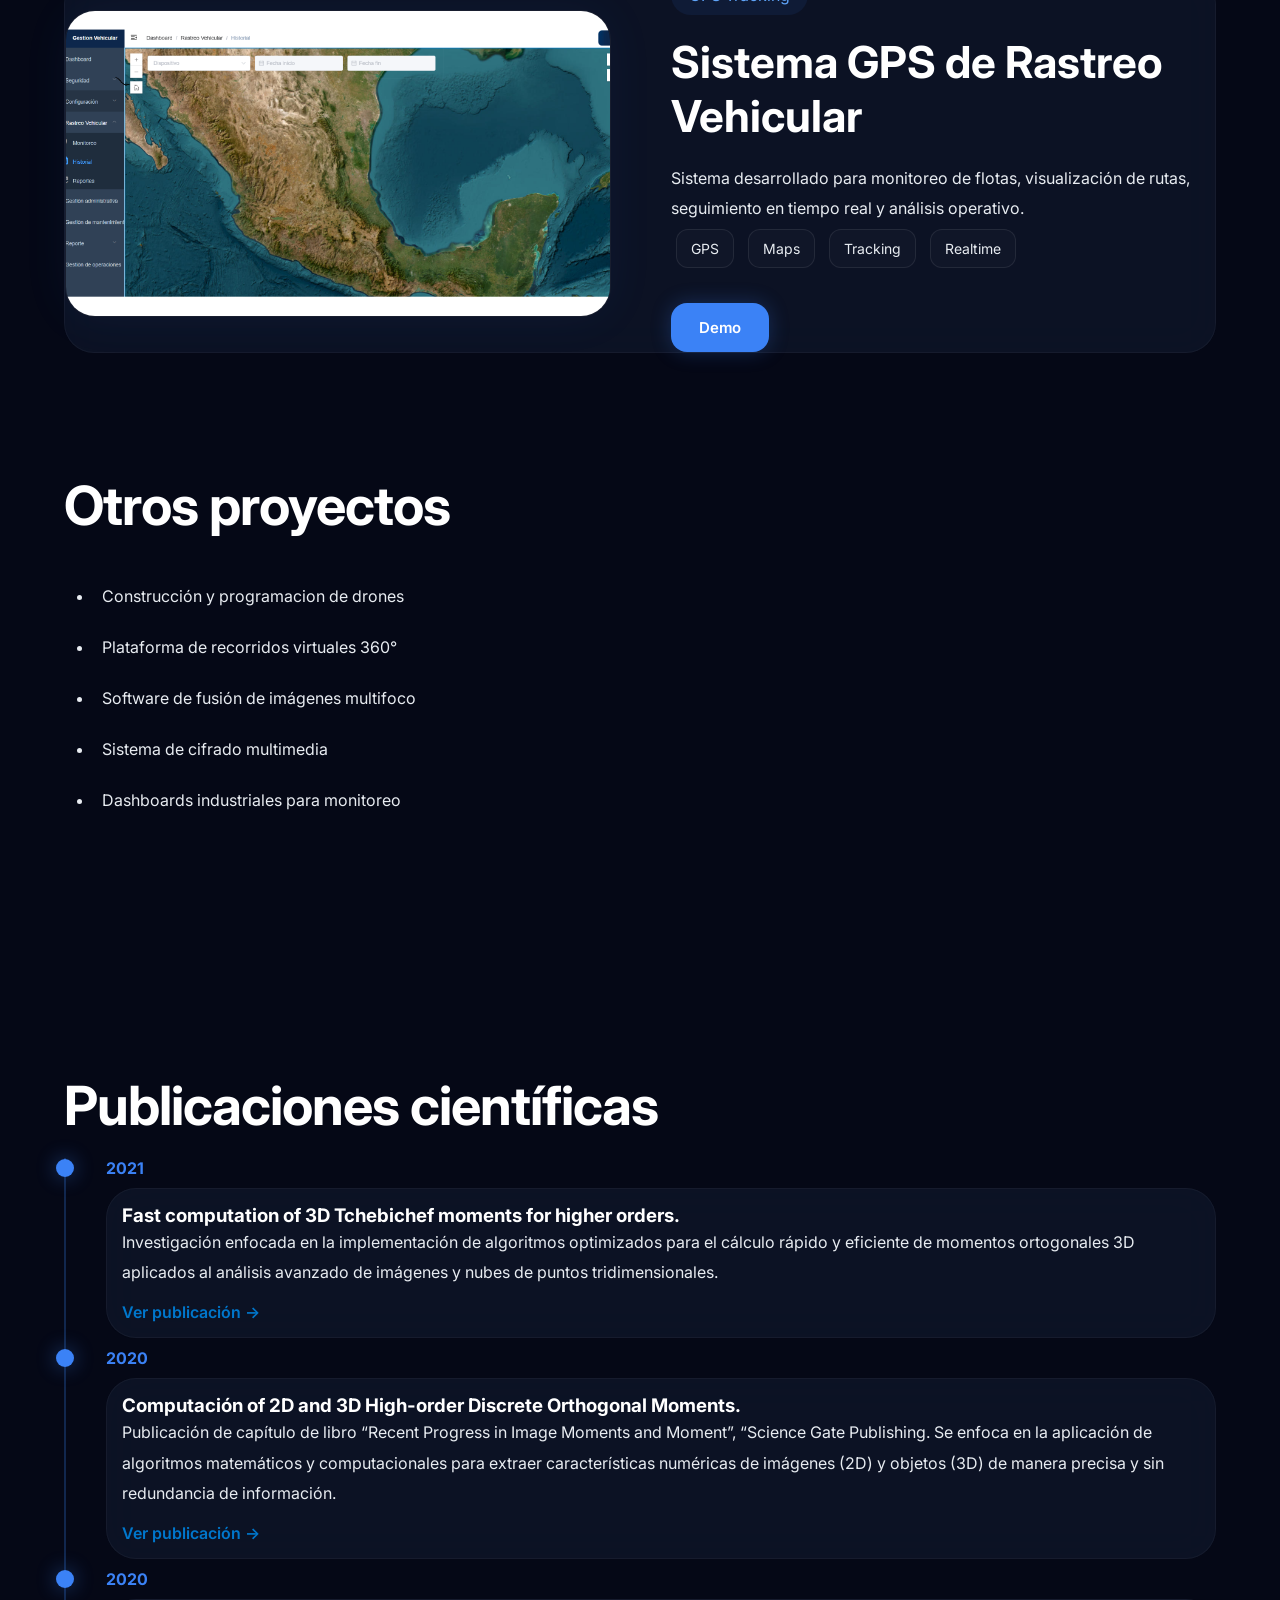
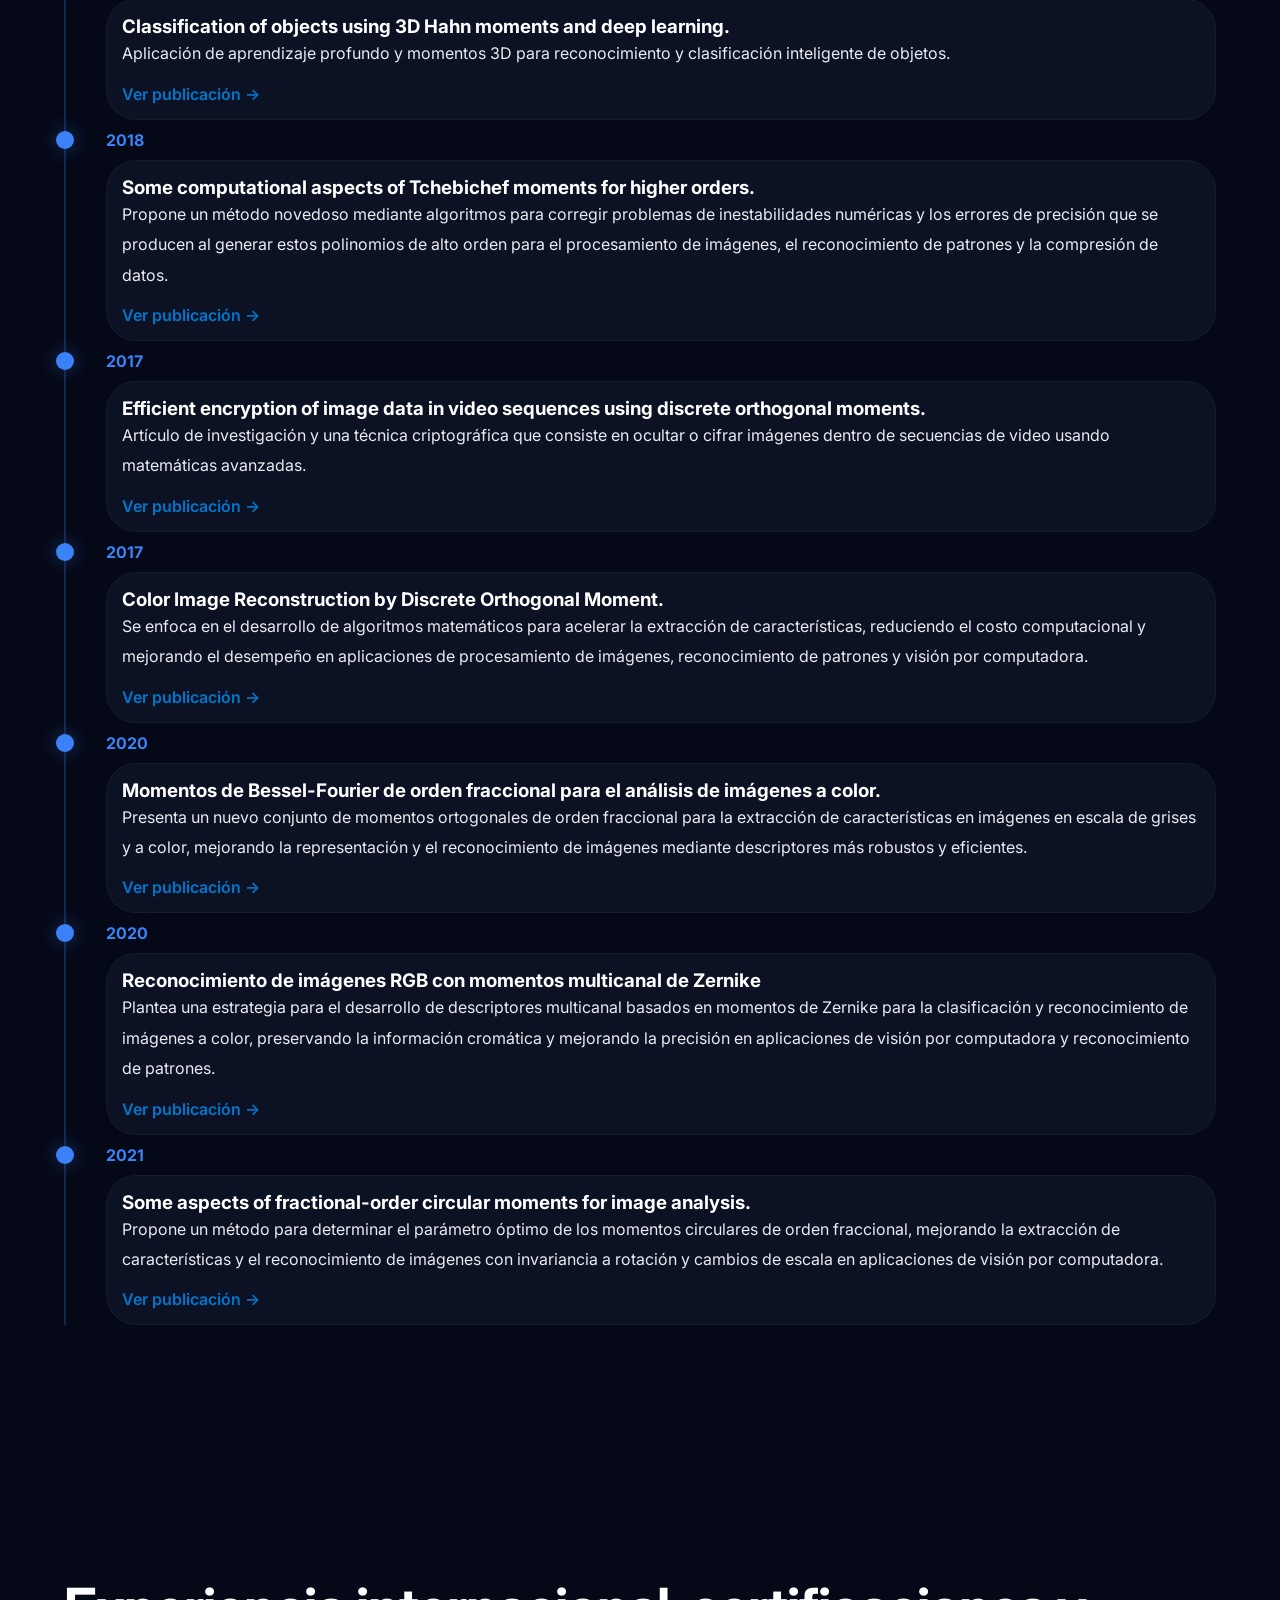
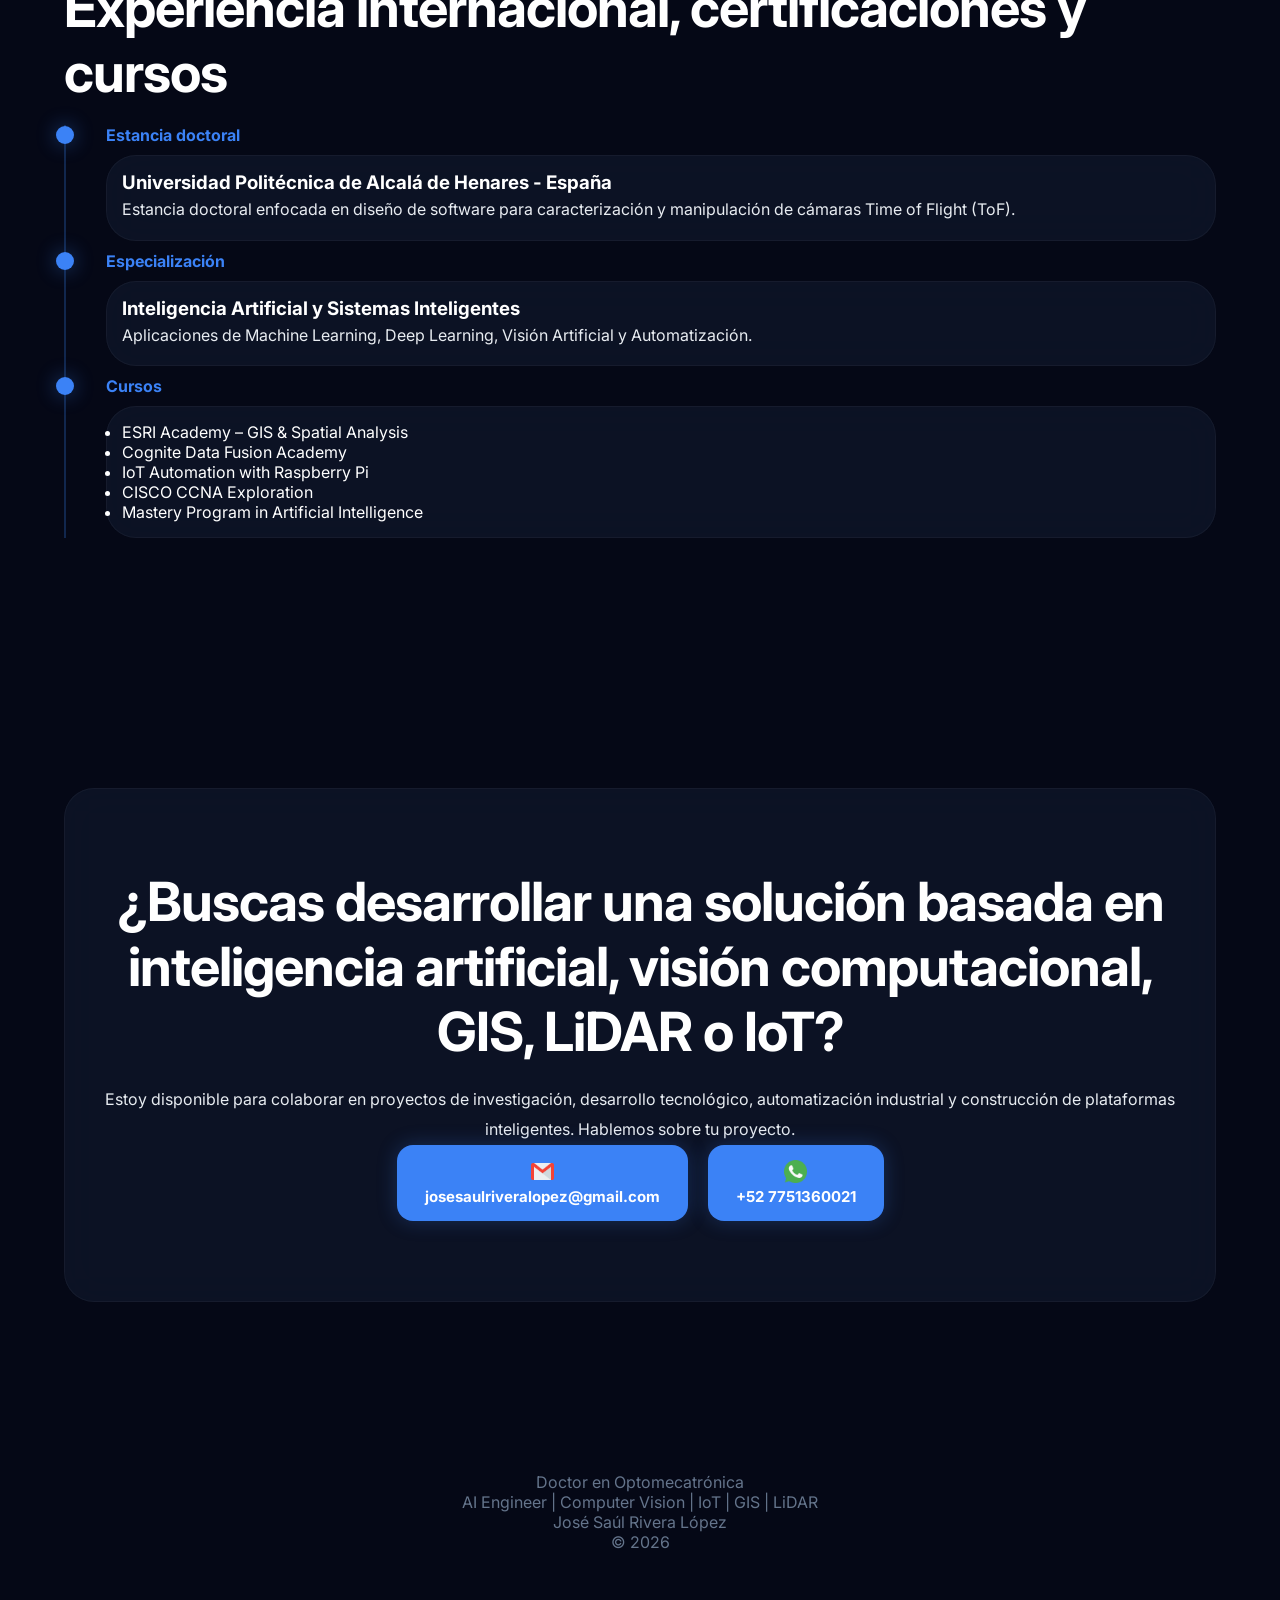
==== commit bba8bbff: "demo silag" ====
--- a/index.html
+++ b/index.html
@@ -1076,9 +1076,10 @@
               Video
             </a>
 
-            <a href="#" class="btn btn-primary">
+            -->
+            <a href="http://201.122.207.95:8081/" class="btn btn-primary">
               Demo
-            </a> -->
+            </a> 
 
           </div>
 
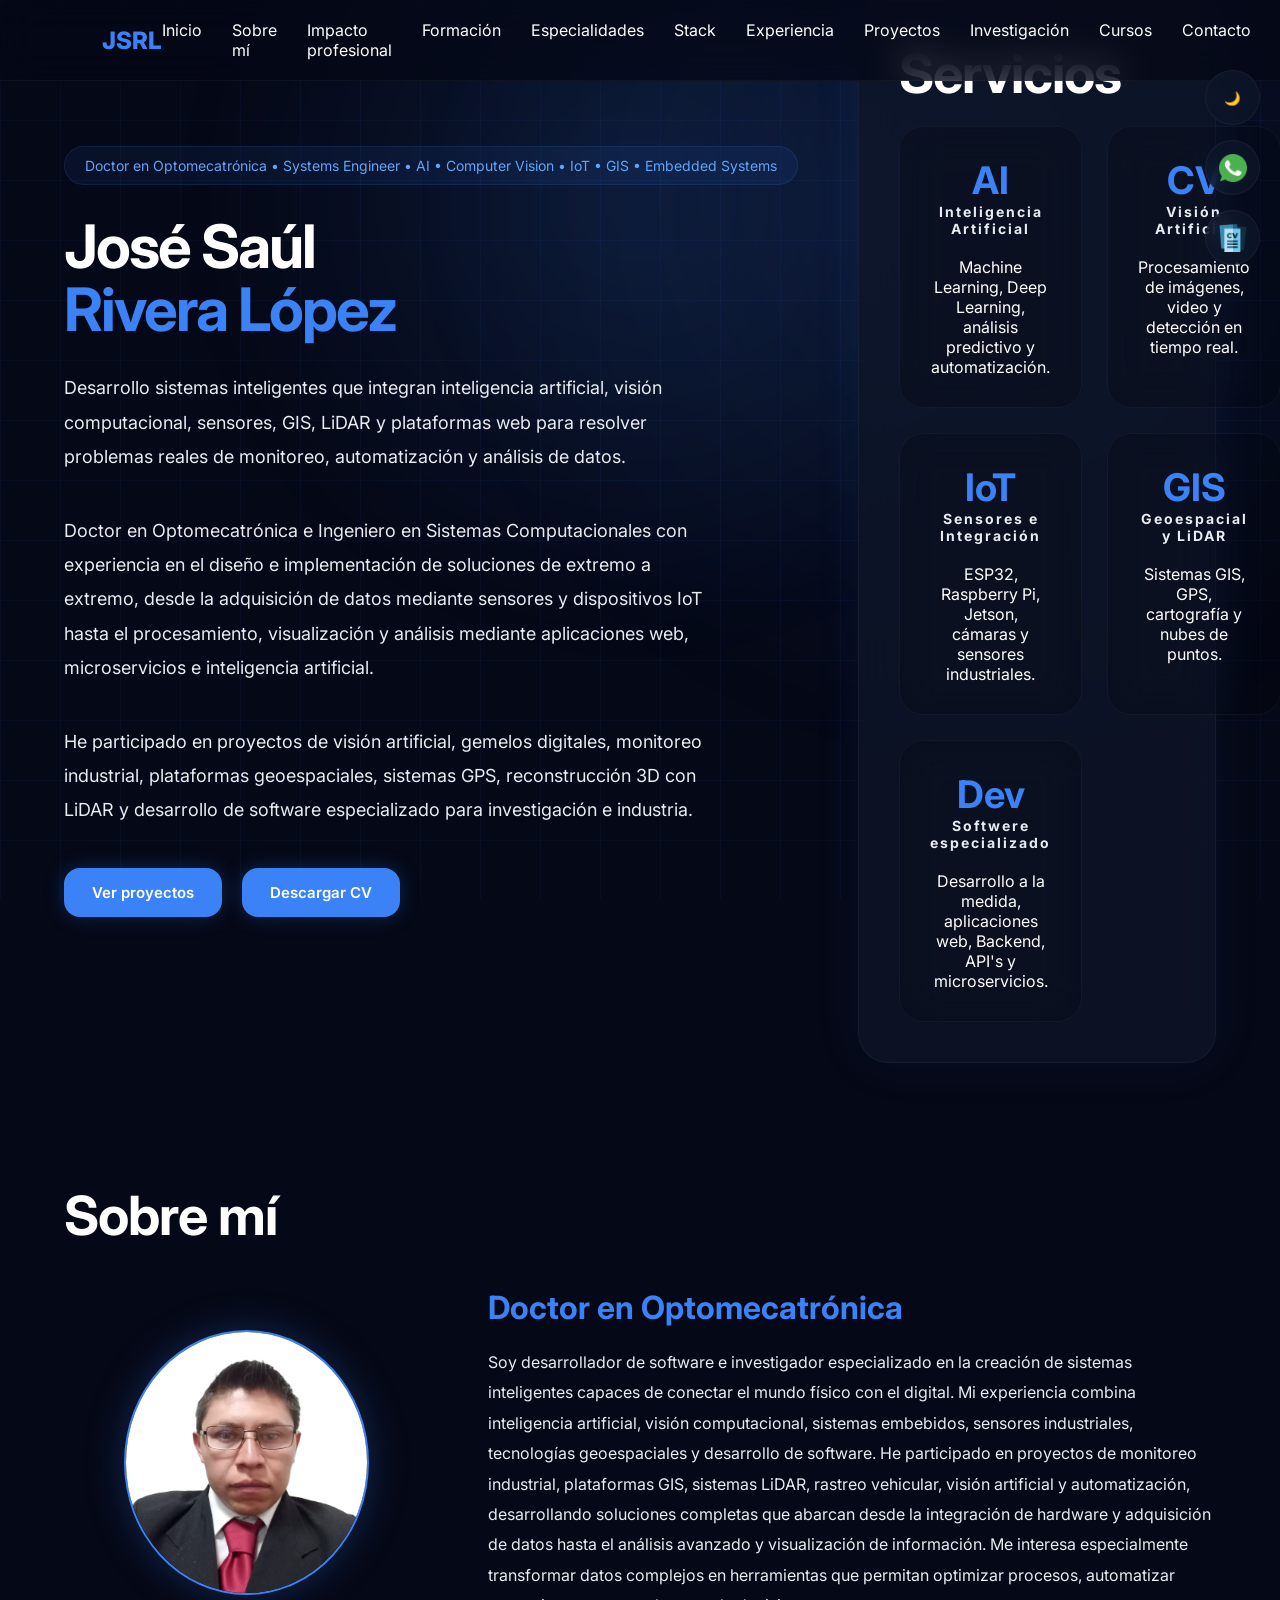
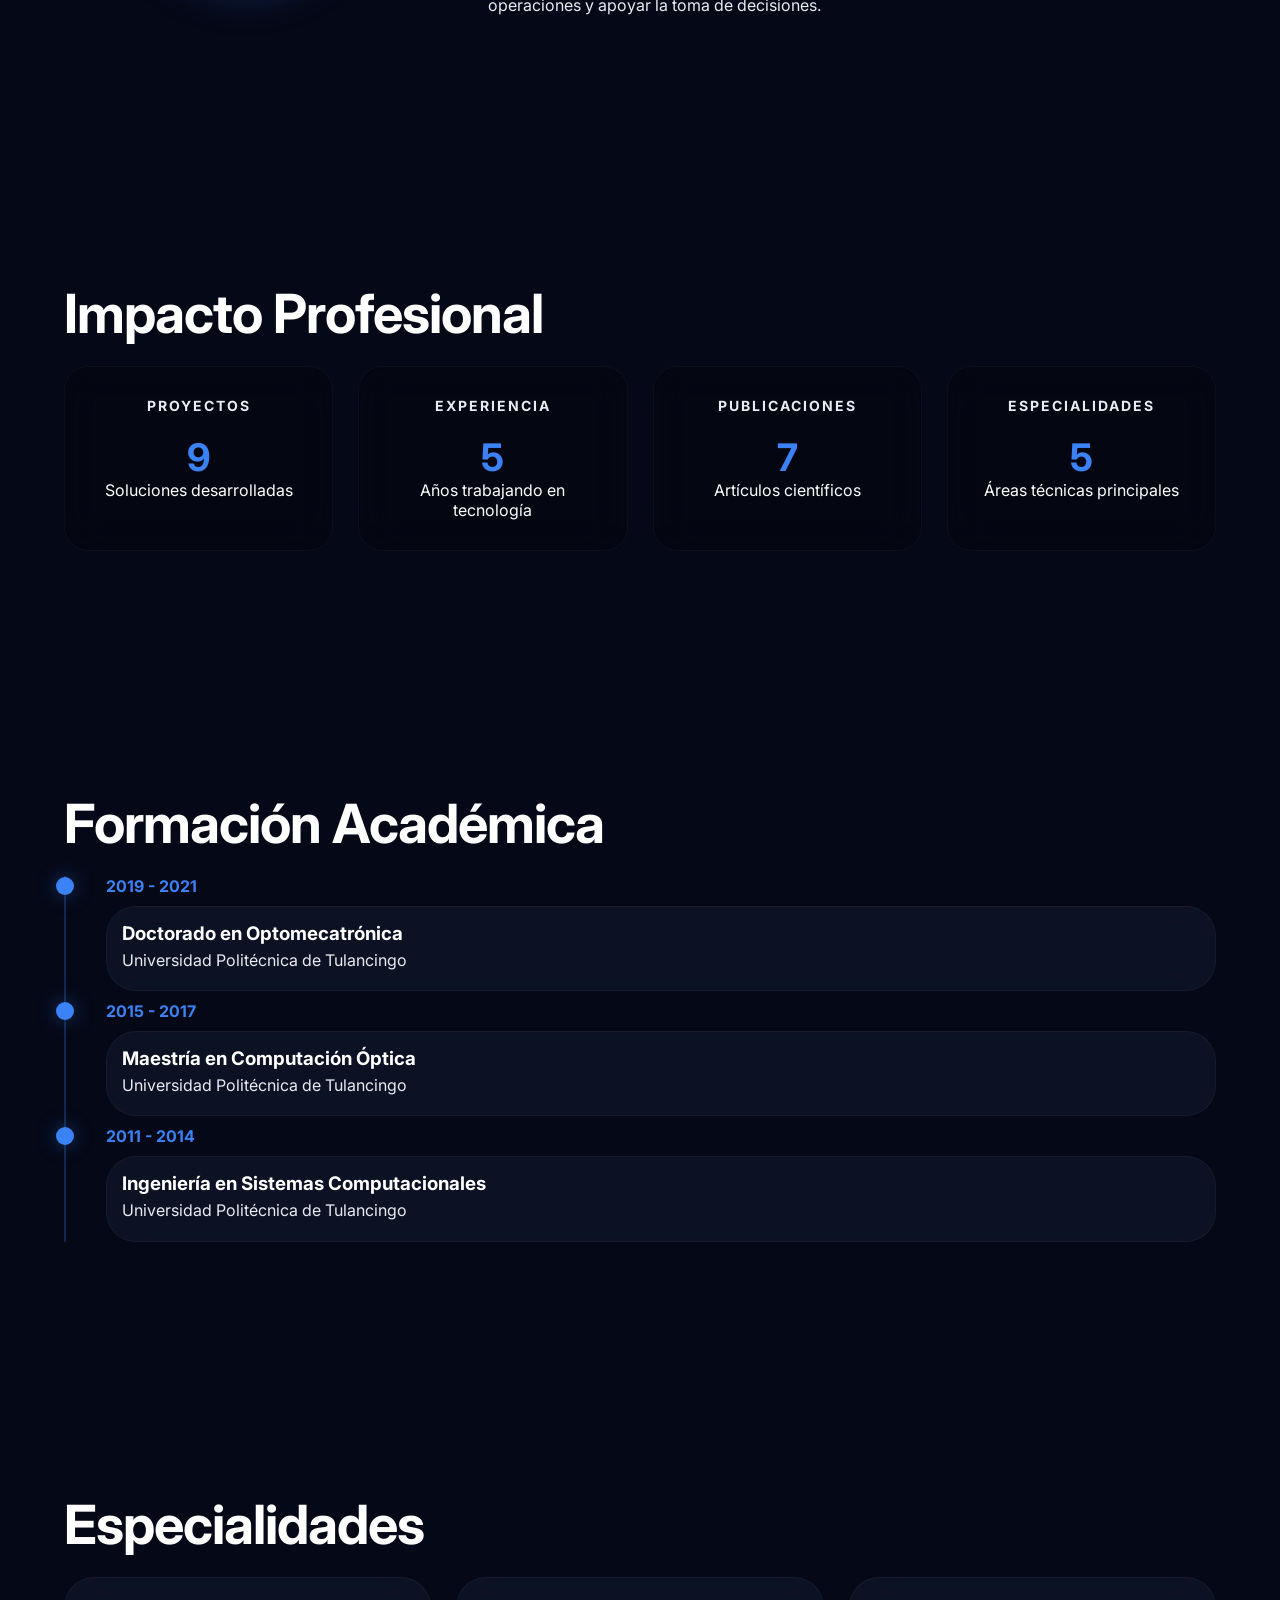
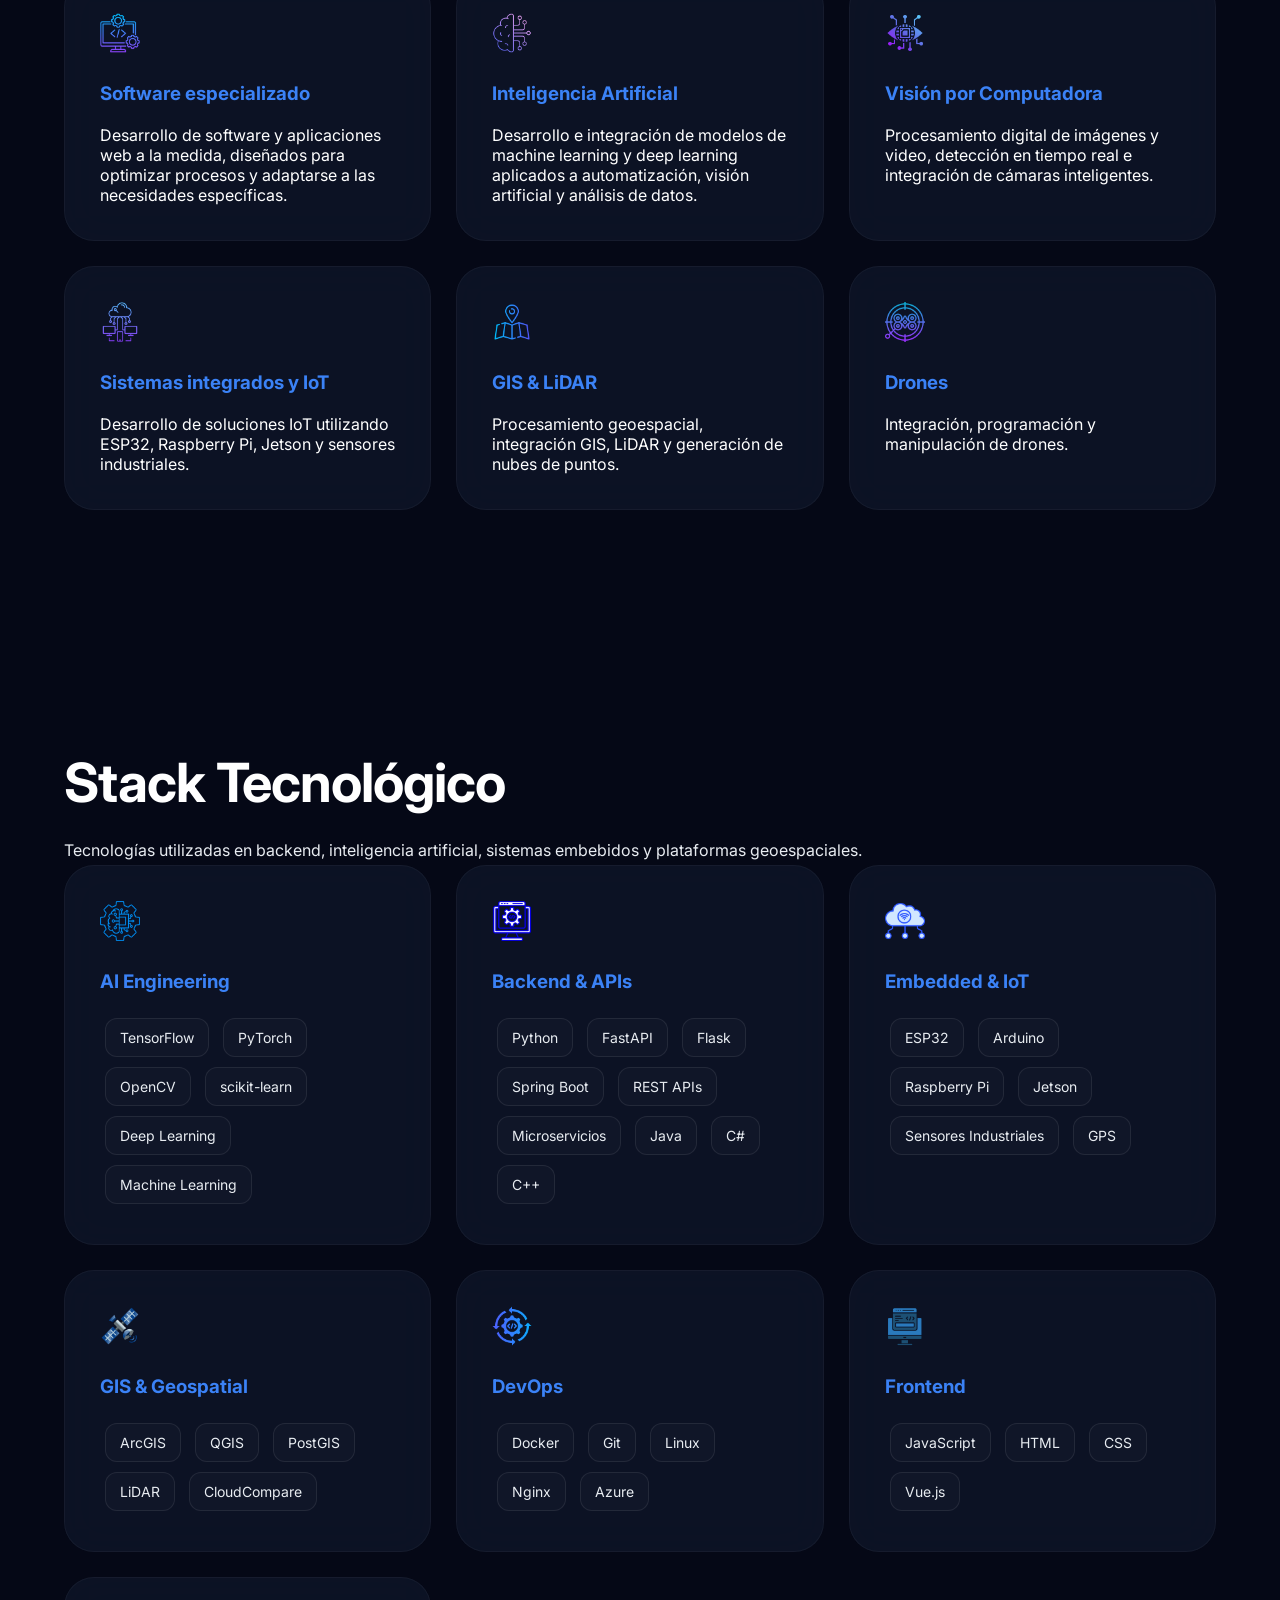
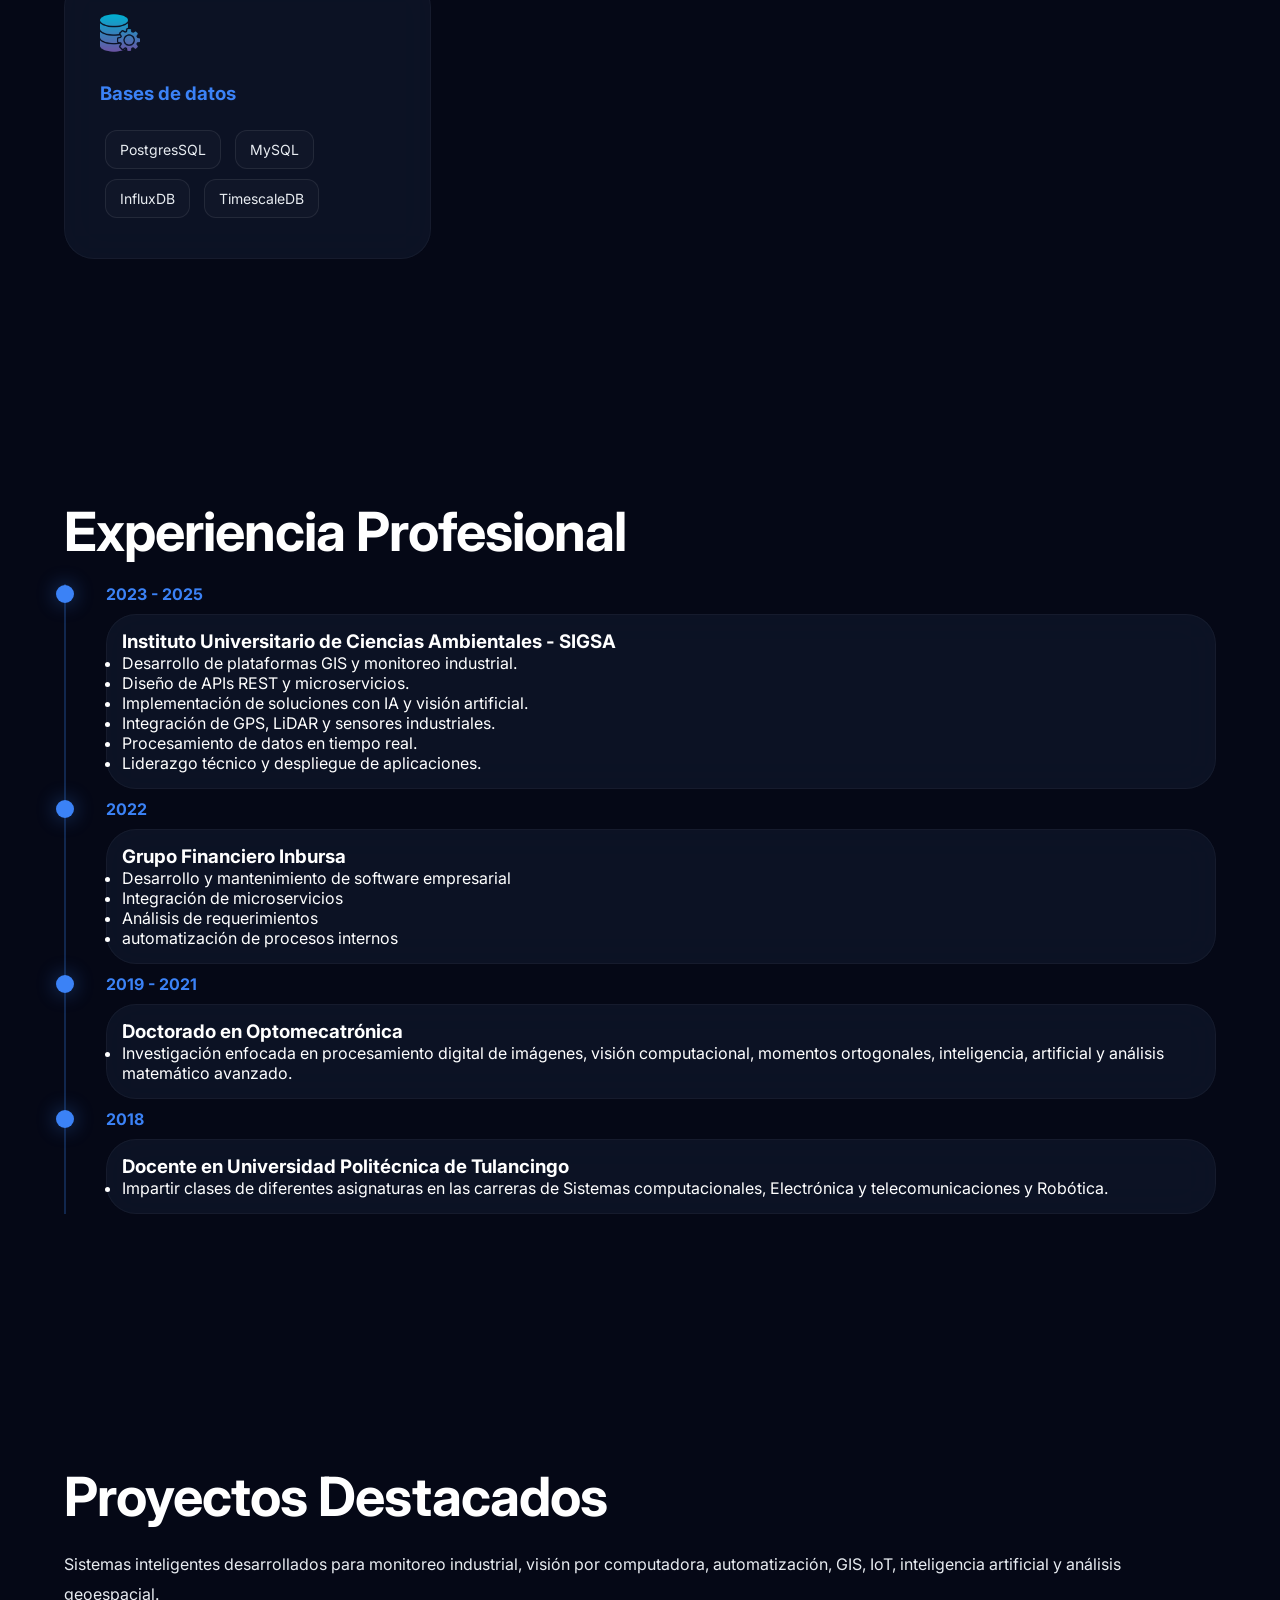
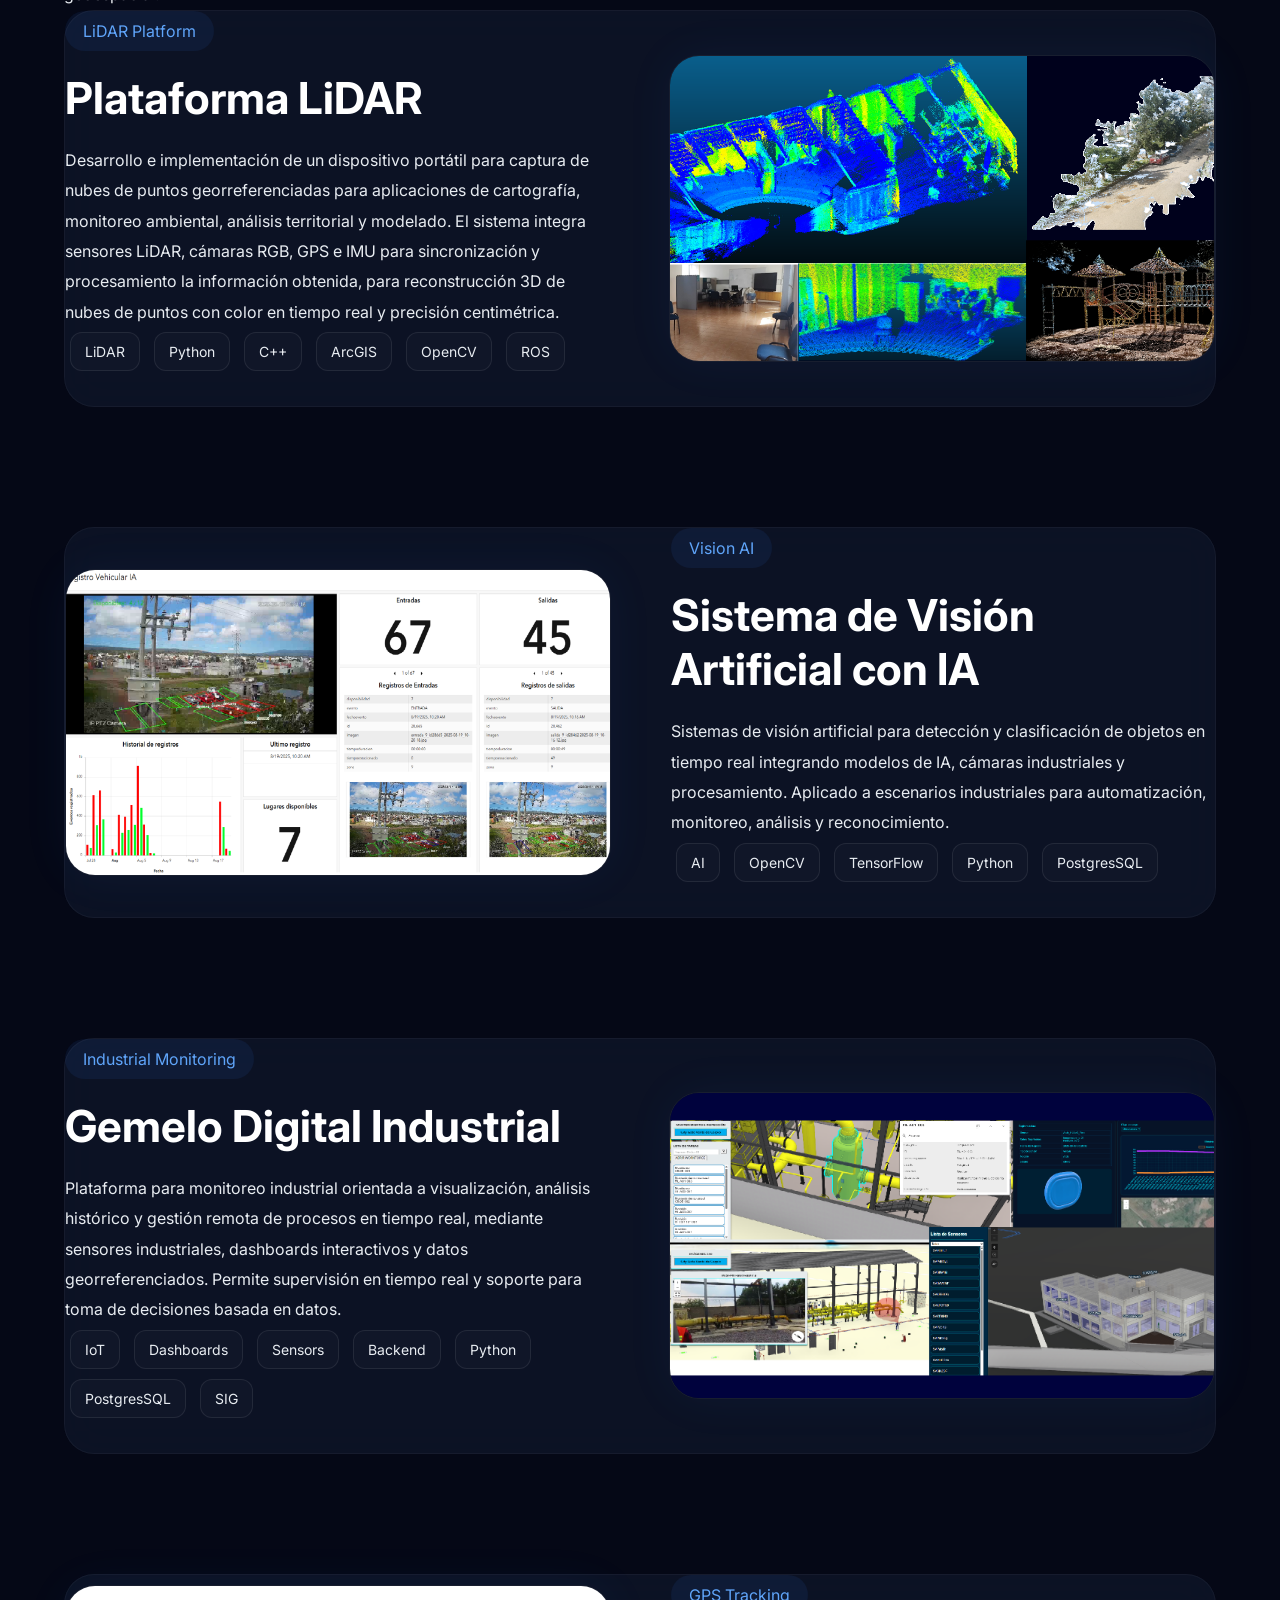
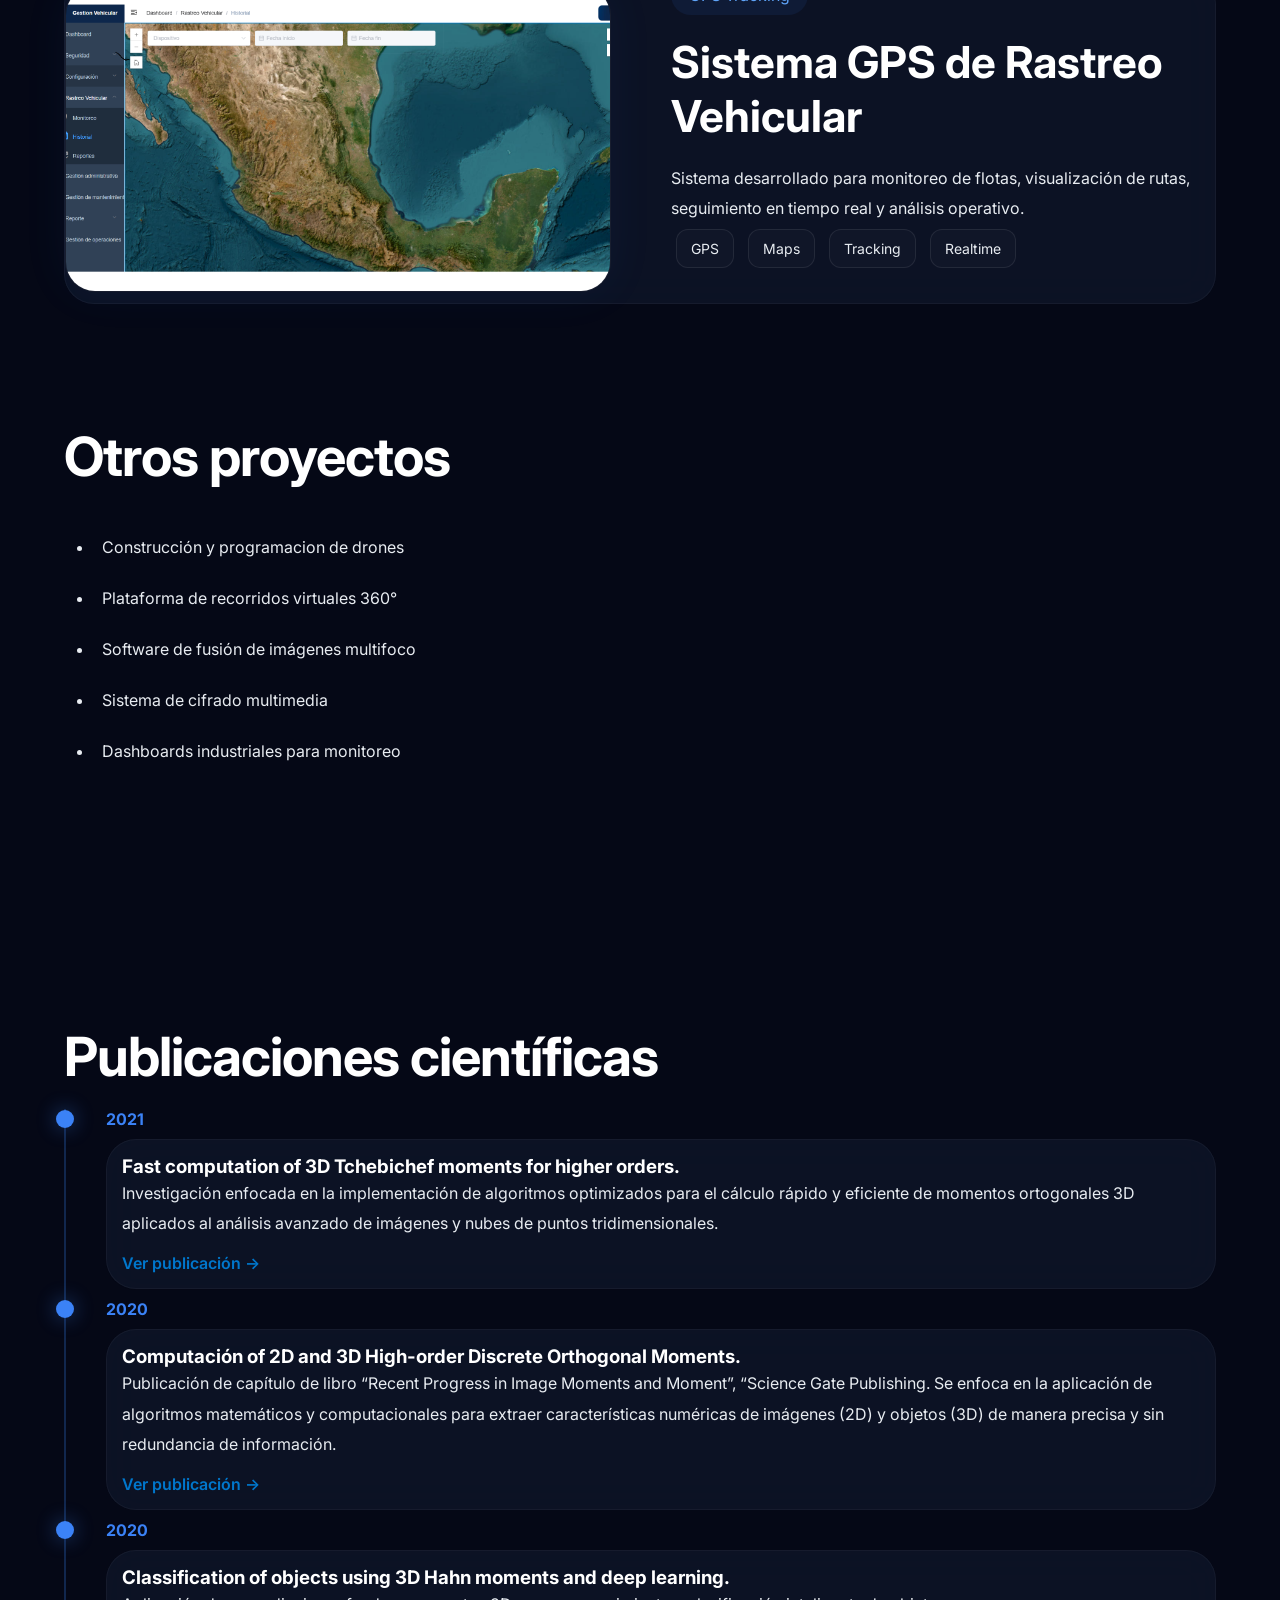
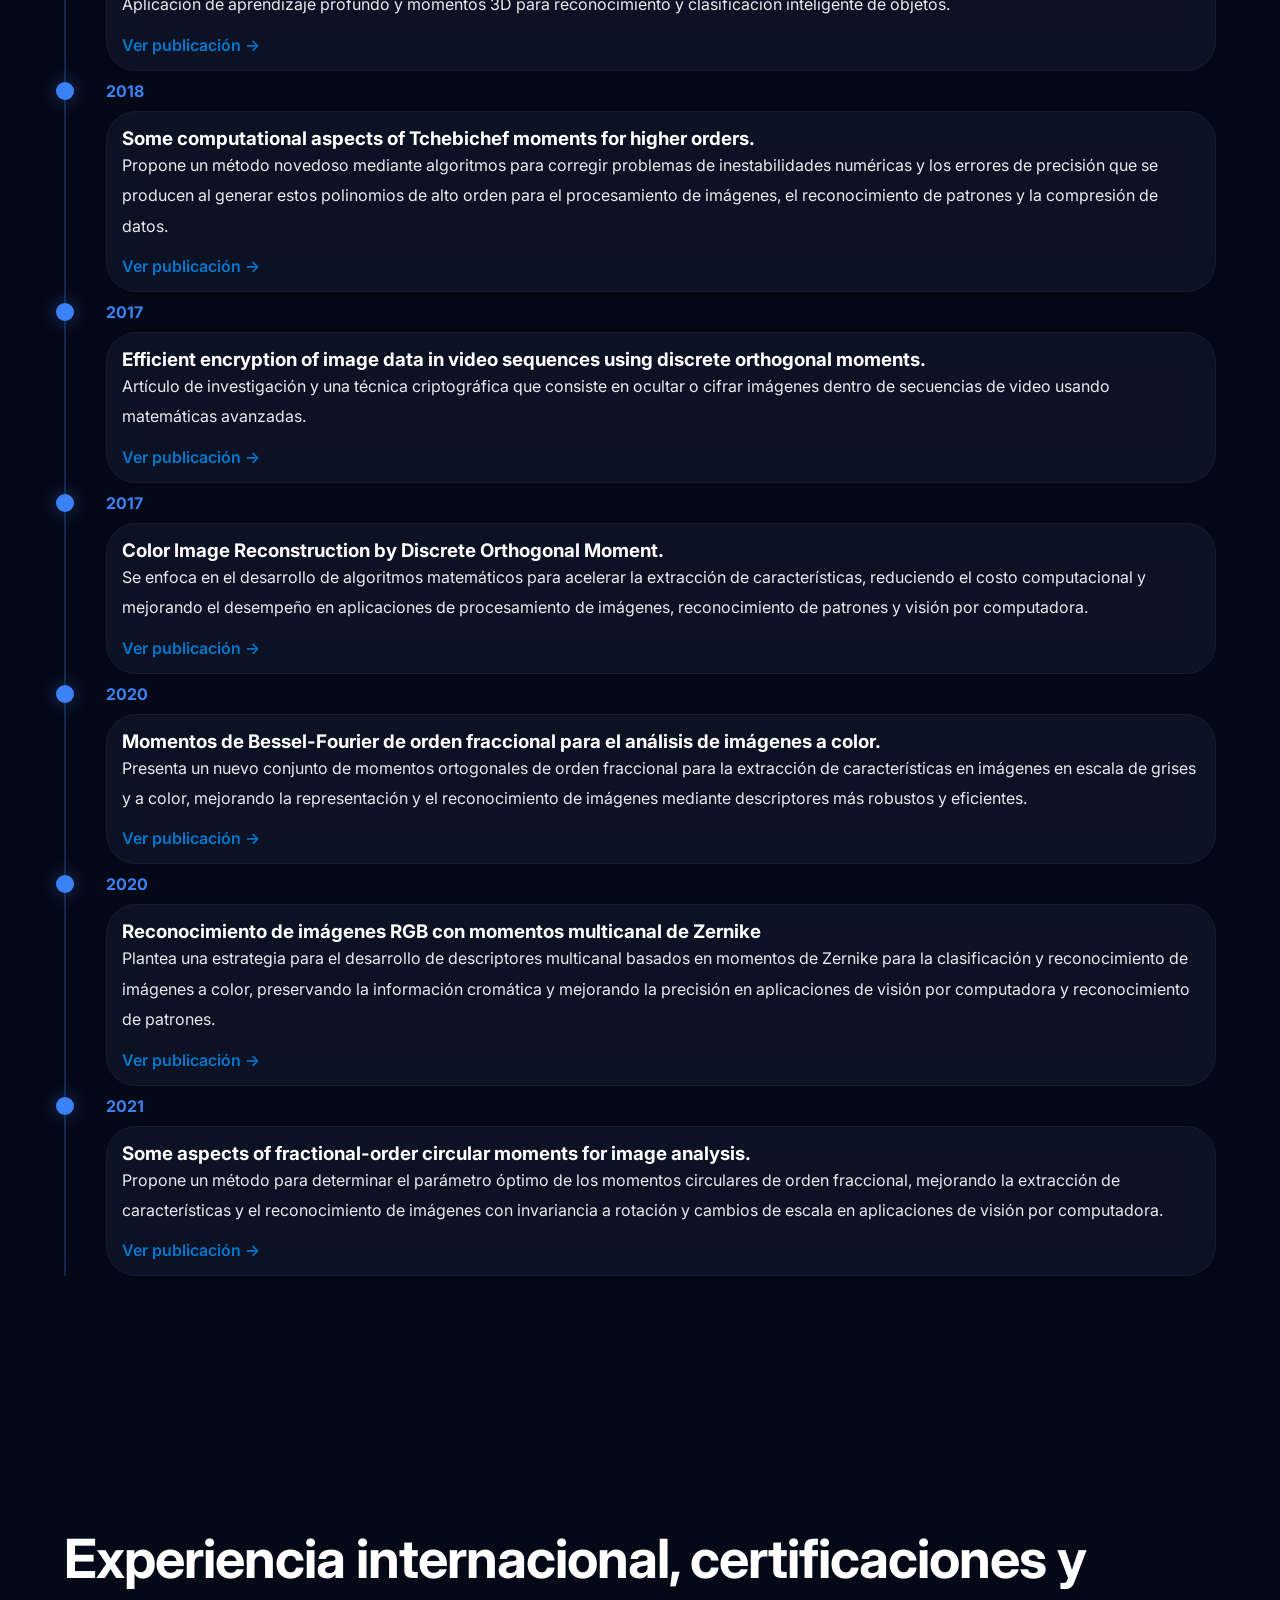
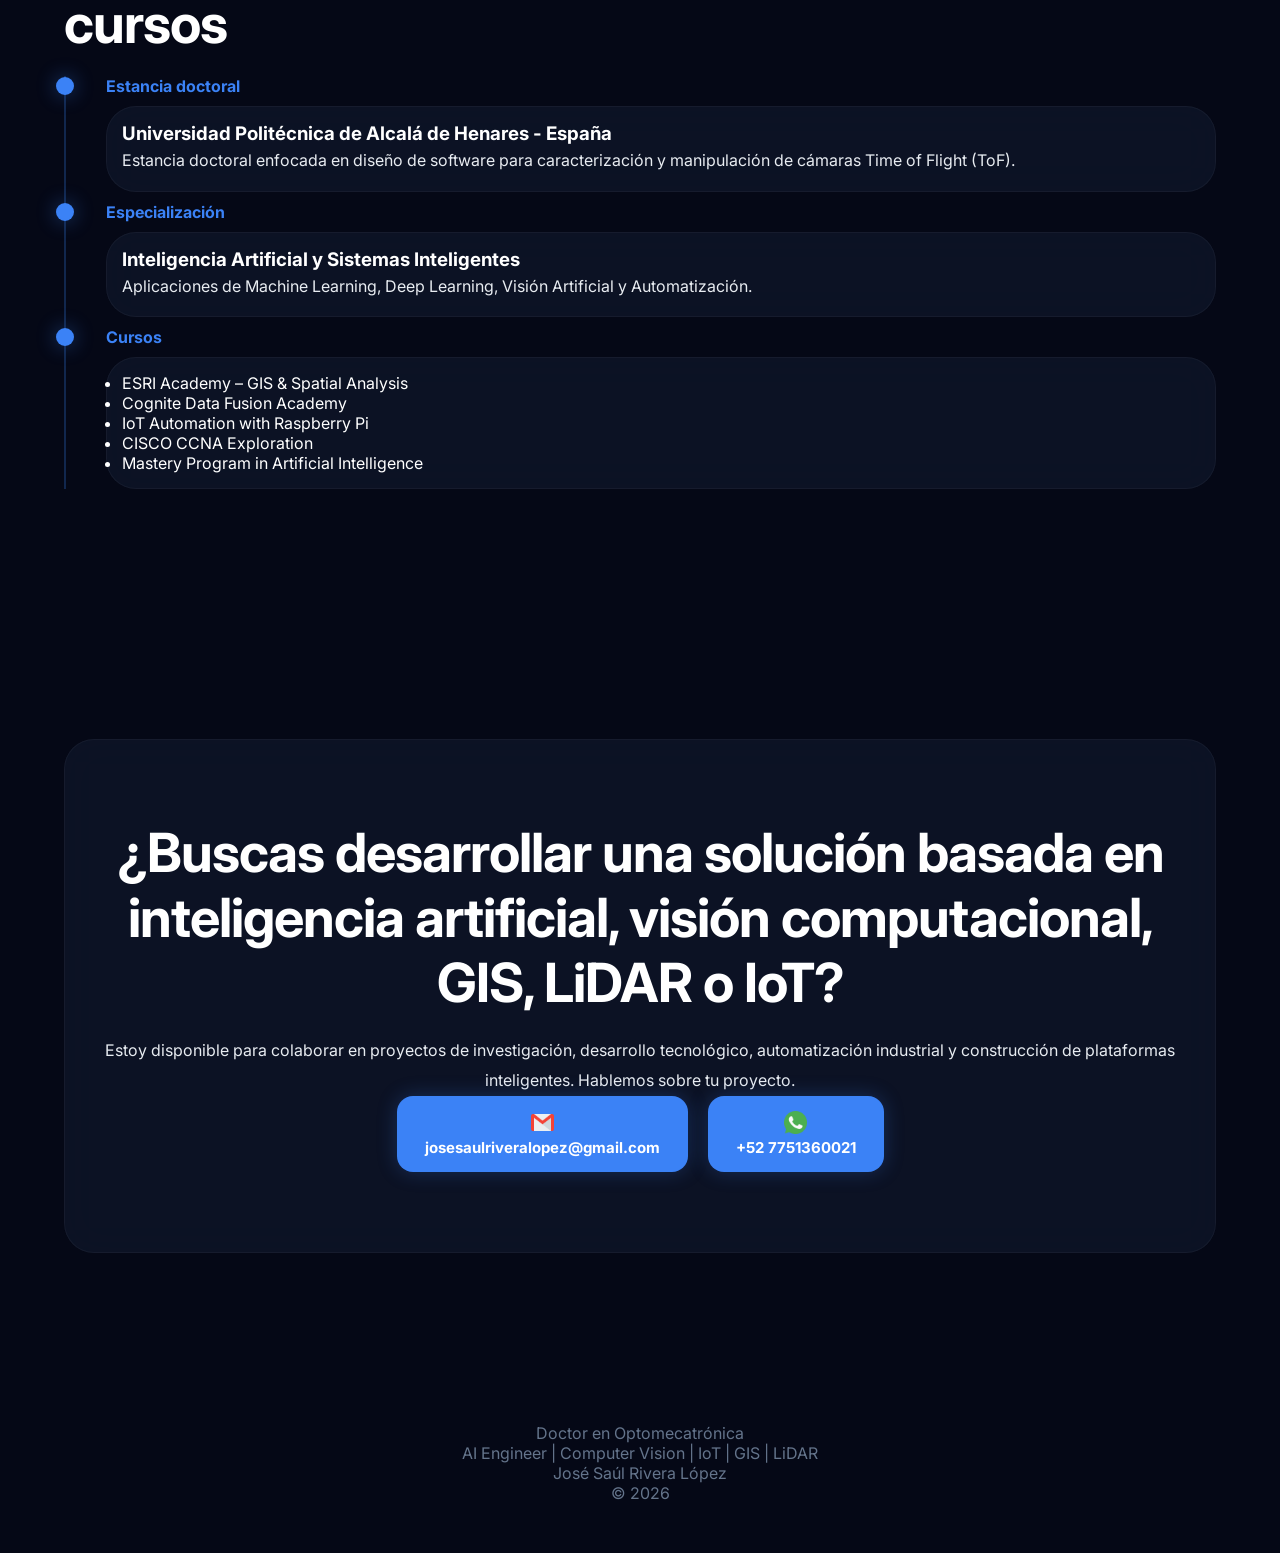
==== commit 5664620a: "cambios en encabezado" ====
--- a/index.html
+++ b/index.html
@@ -24,7 +24,7 @@
   <meta property="og:type" content="website">
 
   <title>
-    José Saúl Rivera López | AI Engineer
+    José Saúl Rivera López | Systems Engineer | IA
   </title>
 
   <link rel="preconnect" href="https://fonts.googleapis.com">
@@ -131,7 +131,7 @@
         <div class="hero-text">
 
           <div class="badge">
-            Doctor en Optomecatrónica • AI Engineer • Computer Vision • IoT • GIS • Embedded Systems
+            Doctor en Optomecatrónica • Systems Engineer • AI • Computer Vision • IoT • GIS • Embedded Systems
           </div>
 
           <h1>
@@ -1076,10 +1076,9 @@
               Video
             </a>
 
-            -->
-            <a href="http://201.122.207.95:8081/" class="btn btn-primary">
+            <a href="#" class="btn btn-primary">
               Demo
-            </a> 
+            </a> -->
 
           </div>
 
